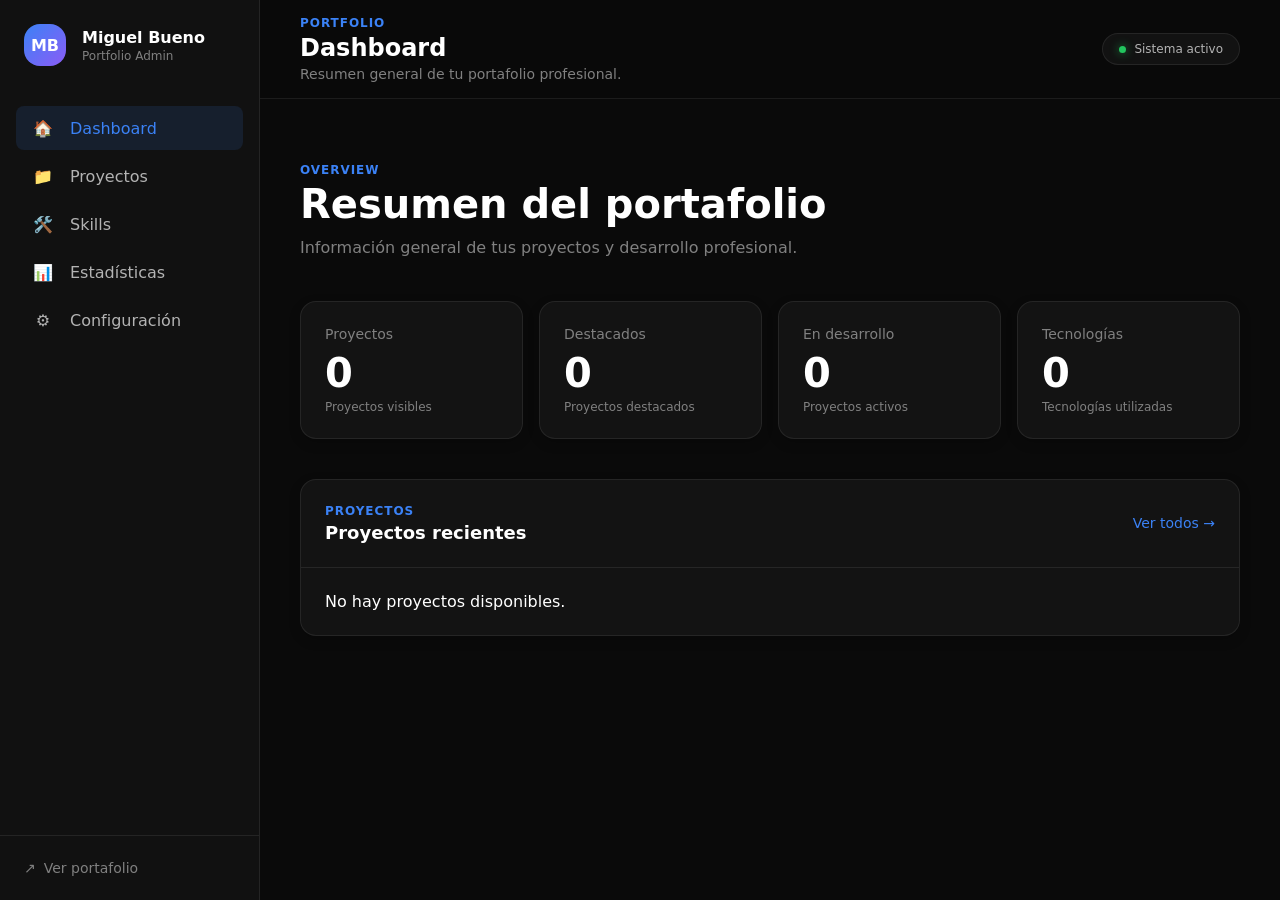
==== dashboard/index.html @ 8f7ff743 "feat: Creacion del dashboard para administracion del portafolio" ====
<!DOCTYPE html>
<html lang="es">

<head>
    <meta charset="UTF-8">

    <meta name="viewport" content="width=device-width, initial-scale=1.0">

    <meta name="description" content="Dashboard del portafolio profesional de Miguel Bueno.">

    <title>Dashboard | Miguel Bueno</title>

    <!-- Variables globales del portafolio -->
    <link rel="stylesheet" href="../../styles/base/variables.css">

    <!-- Estilos del Dashboard -->
    <link rel="stylesheet" href="./css/dashboard.css">
</head>

<body>

    <div class="dashboard">

        <!-- ==============================
                SIDEBAR
        ============================== -->

        <aside class="dashboard-sidebar" id="dashboardSidebar">

            <div class="dashboard-brand">

                <div class="dashboard-brand-mark">
                    MB
                </div>

                <div class="dashboard-brand-info">
                    <strong>Miguel Bueno</strong>
                    <span>Portfolio Admin</span>
                </div>

            </div>


            <nav class="dashboard-nav" aria-label="Navegación del dashboard">

                <a href="#dashboard" class="dashboard-nav-item active" data-section="dashboard">
                    <span class="dashboard-nav-icon" aria-hidden="true">
                        🏠
                    </span>

                    <span>Dashboard</span>
                </a>


                <a href="#projects" class="dashboard-nav-item" data-section="projects">
                    <span class="dashboard-nav-icon" aria-hidden="true">
                        📁
                    </span>

                    <span>Proyectos</span>
                </a>


                <a href="#skills" class="dashboard-nav-item" data-section="skills">
                    <span class="dashboard-nav-icon" aria-hidden="true">
                        🛠️
                    </span>

                    <span>Skills</span>
                </a>


                <a href="#analytics" class="dashboard-nav-item" data-section="analytics">
                    <span class="dashboard-nav-icon" aria-hidden="true">
                        📊
                    </span>

                    <span>Estadísticas</span>
                </a>


                <a href="#settings" class="dashboard-nav-item" data-section="settings">
                    <span class="dashboard-nav-icon" aria-hidden="true">
                        ⚙️
                    </span>

                    <span>Configuración</span>
                </a>

            </nav>


            <div class="dashboard-sidebar-footer">

                <a href="../index.html" class="dashboard-back-link">
                    <span aria-hidden="true">↗</span>
                    Ver portafolio
                </a>

            </div>

        </aside>


        <!-- ==============================
             MAIN
        ============================== -->

        <main class="dashboard-main">

            <!-- HEADER -->

            <header class="dashboard-header">

                <button id="dashboardMenuButton" class="dashboard-menu-button" type="button" aria-label="Abrir menú"
                    aria-controls="dashboardSidebar" aria-expanded="false">
                    ☰
                </button>


                <div class="dashboard-header-content">

                    <div>

                        <span class="dashboard-eyebrow">
                            Portfolio
                        </span>

                        <h1 id="dashboardPageTitle">
                            Dashboard
                        </h1>

                        <p id="dashboardPageDescription">
                            Resumen general de tu portafolio profesional.
                        </p>

                    </div>

                </div>


                <div class="dashboard-header-actions">

                    <span class="dashboard-status" title="Estado del dashboard">
                        <span class="dashboard-status-dot" aria-hidden="true"></span>

                        Sistema activo
                    </span>

                </div>

            </header>


            <!-- CONTENT -->

            <div class="dashboard-content">

                <!-- ==============================
                     OVERVIEW
                ============================== -->

                <section id="dashboard" class="dashboard-section" aria-labelledby="dashboardOverviewTitle">

                    <div class="dashboard-section-header">

                        <div>
                            <span class="dashboard-section-eyebrow">
                                Overview
                            </span>

                            <h2 id="dashboardOverviewTitle">
                                Resumen del portafolio
                            </h2>

                            <p>
                                Información general de tus proyectos y desarrollo profesional.
                            </p>
                        </div>

                    </div>


                    <!-- STATS -->

                    <div id="dashboardStats" class="dashboard-stats">

                        <!-- Las estadísticas serán generadas por JavaScript -->

                    </div>


                    <!-- RECENT PROJECTS -->

                    <section class="dashboard-panel" aria-labelledby="recentProjectsTitle">

                        <div class="dashboard-panel-header">

                            <div>
                                <span class="dashboard-section-eyebrow">
                                    Proyectos
                                </span>

                                <h3 id="recentProjectsTitle">
                                    Proyectos recientes
                                </h3>
                            </div>

                            <a href="#projects" class="dashboard-panel-link">
                                Ver todos →
                            </a>

                        </div>


                        <div id="recentProjects" class="dashboard-project-list">

                            <!-- Proyectos generados por JavaScript -->

                        </div>

                    </section>

                </section>


                <!-- ==============================
                     PROJECTS
                ============================== -->

                <section id="projects" class="dashboard-section" hidden>

                    <div class="dashboard-section-header">

                        <div>
                            <span class="dashboard-section-eyebrow">
                                Management
                            </span>

                            <h2>
                                Proyectos
                            </h2>

                            <p>
                                Gestiona y consulta los proyectos del portafolio.
                            </p>
                        </div>

                    </div>


                    <div id="dashboardProjects" class="dashboard-panel">
                        <!-- Próximamente -->
                    </div>

                </section>


                <!-- ==============================
                     SKILLS
                ============================== -->

                <section id="skills" class="dashboard-section" hidden>

                    <div class="dashboard-section-header">

                        <div>
                            <span class="dashboard-section-eyebrow">
                                Technologies
                            </span>

                            <h2>
                                Skills
                            </h2>

                            <p>
                                Tecnologías y habilidades utilizadas en el portafolio.
                            </p>
                        </div>

                    </div>


                    <div id="dashboardSkills" class="dashboard-panel">
                        <!-- Próximamente -->
                    </div>

                </section>


                <!-- ==============================
                     ANALYTICS
                ============================== -->

                <section id="analytics" class="dashboard-section" hidden>

                    <div class="dashboard-section-header">

                        <div>
                            <span class="dashboard-section-eyebrow">
                                Analytics
                            </span>

                            <h2>
                                Estadísticas
                            </h2>

                            <p>
                                Análisis del contenido y evolución del portafolio.
                            </p>
                        </div>

                    </div>


                    <div id="dashboardAnalytics" class="dashboard-panel">
                        <!-- Próximamente -->
                    </div>

                </section>


                <!-- ==============================
                     SETTINGS
                ============================== -->

                <section id="settings" class="dashboard-section" hidden>

                    <div class="dashboard-section-header">

                        <div>
                            <span class="dashboard-section-eyebrow">
                                System
                            </span>

                            <h2>
                                Configuración
                            </h2>

                            <p>
                                Configuración del dashboard.
                            </p>
                        </div>

                    </div>


                    <div id="dashboardSettings" class="dashboard-panel">
                        <!-- Próximamente -->
                    </div>

                </section>

            </div>

        </main>

    </div>


    <!-- Dashboard JavaScript -->
    <script type="module" src="./js/dashboard.js"></script>

</body>

</html>
---- styles/base/variables.css ----
:root {

  /* ==============================
     COLORS
  ============================== */

  --bg-primary: #0a0a0a;
  --bg-secondary: #111111;
  --bg-tertiary: #151515;
  --bg-card: rgba(255, 255, 255, 0.04);

  --text-primary: #ffffff;
  --text-secondary: #b3b3b3;
  --text-muted: #808080;

  --accent-primary: #3b82f6;
  --accent-secondary: #8b5cf6;

  --border-color:
    rgba(255, 255, 255, 0.08);

  /* ==============================
     GRADIENTS
  ============================== */

  --gradient-primary:
    linear-gradient(135deg,
      #3b82f6,
      #8b5cf6);

  --gradient-card:
    linear-gradient(180deg,
      rgba(255, 255, 255, 0.04),
      rgba(255, 255, 255, 0.02));

  /* ==============================
     SHADOWS
  ============================== */

  --shadow-sm:
    0 4px 12px rgba(0, 0, 0, 0.2);

  --shadow-md:
    0 10px 30px rgba(0, 0, 0, 0.35);

  --shadow-lg:
    0 20px 60px rgba(0, 0, 0, 0.5);

  --shadow-glow:
    0 0 40px rgba(59, 130, 246, 0.5);

  /* ==============================
     BORDER RADIUS
  ============================== */

  --radius-sm: 8px;
  --radius-md: 16px;
  --radius-lg: 24px;
  --radius-xl: 32px;
  --radius-full: 999px;

  /* ==============================
     SPACING
  ============================== */

  --space-xs: 4px;
  --space-sm: 8px;
  --space-md: 16px;
  --space-lg: 24px;
  --space-xl: 40px;
  --space-2xl: 64px;
  --space-3xl: 96px;

  /* ==============================
     TYPOGRAPHY
  ============================== */

  --font-primary:
    ui-sans-serif,
    system-ui,
    -apple-system,
    BlinkMacSystemFont,
    "Segoe UI",
    Roboto,
    Helvetica,
    Arial,
    sans-serif;

  --fs-xs: 0.75rem;
  --fs-sm: 0.875rem;
  --fs-md: 1rem;
  --fs-lg: 1.125rem;
  --fs-xl: 1.5rem;
  --fs-2xl: 2.5rem;
  --fs-3xl: 4rem;

  /* ==============================
     TRANSITIONS
  ============================== */

  --transition-fast:
    0.2s ease;

  --transition-base:
    0.3s ease;

  --transition-slow:
    0.5s ease;

  /* ==============================
     CONTAINER
  ============================== */

  --container-width: 1120px;
}
---- dashboard/css/dashboard.css ----
/* =========================================
   DASHBOARD
========================================= */

/* Aplica box-sizing de borde a todos los elementos para facilitar el control de dimensiones. */
* {
    box-sizing: border-box;
}

/* Permite un desplazamiento suave al navegar entre secciones. */
html {
    scroll-behavior: smooth;
}

/* Configuración base del documento para el dashboard. */
body {
    margin: 0;
    min-height: 100vh;
    font-family: var(--font-primary);
    background: var(--bg-primary);
    color: var(--text-primary);
}


/* =========================================
   LAYOUT
========================================= */

/* Contenedor principal que organiza el sidebar y el contenido del dashboard. */
.dashboard {
    display: flex;
    min-height: 100vh;
}


/* =========================================
   SIDEBAR
========================================= */

/* Barra lateral fija que contiene la navegación del dashboard. */
.dashboard-sidebar {
    position: fixed;
    inset: 0 auto 0 0;
    width: 260px;
    display: flex;
    flex-direction: column;
    background: var(--bg-secondary);
    border-right: 1px solid var(--border-color);
    z-index: 100;
}


/* BRAND */

/* Contenedor de la identidad visual del dashboard. */
.dashboard-brand {
    display: flex;
    align-items: center;
    gap: var(--space-md);
    padding: var(--space-lg);
}

/* Elemento visual que representa la marca del dashboard. */
.dashboard-brand-mark {
    width: 42px;
    height: 42px;
    display: grid;
    place-items: center;
    border-radius: var(--radius-md);
    background: var(--gradient-primary);
    color: var(--text-primary);
    font-weight: 800;
}

/* Contenedor de la información textual de la marca. */
.dashboard-brand-info {
    display: flex;
    flex-direction: column;
    gap: 2px;
}

/* Nombre principal mostrado dentro de la marca. */
.dashboard-brand-info strong {
    font-size: var(--fs-md);
}

/* Texto secundario mostrado debajo del nombre de la marca. */
.dashboard-brand-info span {
    color: var(--text-muted);
    font-size: var(--fs-xs);
}


/* NAVIGATION */

/* Contenedor vertical de los enlaces de navegación. */
.dashboard-nav {
    display: flex;
    flex-direction: column;
    gap: var(--space-xs);
    padding: var(--space-md);
}

/* Estilo base de cada elemento de navegación del dashboard. */
.dashboard-nav-item {
    display: flex;
    align-items: center;
    gap: var(--space-md);
    min-height: 44px;
    padding: 0 var(--space-md);
    border-radius: var(--radius-sm);
    color: var(--text-secondary);
    text-decoration: none;
    transition:
        background var(--transition-fast),
        color var(--transition-fast);
}

/* Resalta un enlace de navegación cuando el cursor pasa sobre él. */
.dashboard-nav-item:hover {
    background: var(--bg-card);
    color: var(--text-primary);
}

/* Estilo del elemento de navegación actualmente activo. */
.dashboard-nav-item.active {
    background: rgba(59, 130, 246, 0.12);
    color: var(--accent-primary);
}

/* Define el tamaño y alineación del icono de navegación. */
.dashboard-nav-icon {
    width: 22px;
    text-align: center;
    font-size: 1rem;
}


/* SIDEBAR FOOTER */

/* Pie de la barra lateral con contenido secundario. */
.dashboard-sidebar-footer {
    margin-top: auto;
    padding: var(--space-lg);
    border-top: 1px solid var(--border-color);
}

/* Enlace utilizado para regresar desde el dashboard. */
.dashboard-back-link {
    display: flex;
    align-items: center;
    gap: var(--space-sm);
    color: var(--text-muted);
    font-size: var(--fs-sm);
    text-decoration: none;
    transition: color var(--transition-fast);
}

/* Cambia el color del enlace de regreso al pasar el cursor. */
.dashboard-back-link:hover {
    color: var(--accent-primary);
}


/* =========================================
   MAIN
========================================= */

/* Área principal que ocupa el espacio restante junto al sidebar. */
.dashboard-main {
    width: calc(100% - 260px);
    margin-left: 260px;
    min-height: 100vh;
}


/* =========================================
   HEADER
========================================= */

/* Encabezado superior fijo durante el desplazamiento del contenido. */
.dashboard-header {
    position: sticky;
    top: 0;
    min-height: 88px;
    display: flex;
    align-items: center;
    gap: var(--space-lg);
    padding:
        var(--space-md) var(--space-xl);
    background: rgba(10, 10, 10, 0.88);
    backdrop-filter: blur(16px);
    border-bottom: 1px solid var(--border-color);
    z-index: 50;
}

/* Contenedor flexible para la información principal del encabezado. */
.dashboard-header-content {
    flex: 1;
}

/* Texto pequeño utilizado como identificador de contexto de la sección. */
.dashboard-eyebrow,
.dashboard-section-eyebrow {
    display: block;
    margin-bottom: var(--space-xs);
    color: var(--accent-primary);
    font-size: var(--fs-xs);
    font-weight: 700;
    letter-spacing: 0.08em;
    text-transform: uppercase;
}

/* Título principal del encabezado del dashboard. */
.dashboard-header h1 {
    margin: 0;
    font-size: var(--fs-xl);
}

/* Descripción secundaria del encabezado. */
.dashboard-header p {
    margin: var(--space-xs) 0 0;
    color: var(--text-muted);
    font-size: var(--fs-sm);
}


/* STATUS */

/* Contenedor de las acciones y estado del encabezado. */
.dashboard-header-actions {
    display: flex;
    align-items: center;
}

/* Indicador visual del estado actual del dashboard. */
.dashboard-status {
    display: inline-flex;
    align-items: center;
    gap: var(--space-sm);
    padding:
        var(--space-sm) var(--space-md);
    border: 1px solid var(--border-color);
    border-radius: var(--radius-full);
    background: var(--bg-card);
    color: var(--text-secondary);
    font-size: var(--fs-xs);
}

/* Punto visual que representa el estado activo. */
.dashboard-status-dot {
    width: 7px;
    height: 7px;
    border-radius: 50%;
    background: #22c55e;
    box-shadow:
        0 0 10px rgba(34, 197, 94, 0.7);
}


/* MOBILE MENU BUTTON */

/* Botón utilizado para abrir la navegación en dispositivos móviles. */
.dashboard-menu-button {
    display: none;
    width: 42px;
    height: 42px;
    border: 1px solid var(--border-color);
    border-radius: var(--radius-sm);
    background: var(--bg-card);
    color: var(--text-primary);
    cursor: pointer;
}


/* =========================================
   CONTENT
========================================= */

/* Contenedor principal del contenido del dashboard. */
.dashboard-content {
    width: min(100%,
            var(--container-width));
    margin: 0 auto;
    padding:
        var(--space-2xl) var(--space-xl);
}

/* Sección individual del dashboard con animación de entrada. */
.dashboard-section {
    animation: dashboardFadeIn 0.35s ease;
}

/* Encabezado interno de cada sección del dashboard. */
.dashboard-section-header {
    margin-bottom: var(--space-xl);
}

/* Título de cada sección interna. */
.dashboard-section-header h2 {
    margin: 0;
    font-size: var(--fs-2xl);
}

/* Descripción de cada sección interna. */
.dashboard-section-header p {
    margin:
        var(--space-sm) 0 0;
    max-width: 650px;
    color: var(--text-muted);
    line-height: 1.6;
}


/* =========================================
   STATS
========================================= */

/* Cuadrícula que contiene las estadísticas principales. */
.dashboard-stats {
    display: grid;
    grid-template-columns:
        repeat(4, minmax(0, 1fr));
    gap: var(--space-md);
    margin-bottom: var(--space-xl);
}

/* Tarjeta individual de una estadística. */
.dashboard-stat {
    padding: var(--space-lg);
    border: 1px solid var(--border-color);
    border-radius: var(--radius-md);
    background: var(--bg-card);
    box-shadow: var(--shadow-sm);
    transition:
        transform var(--transition-fast),
        border-color var(--transition-fast);
}

/* Eleva y resalta una estadística al pasar el cursor. */
.dashboard-stat:hover {
    transform: translateY(-3px);
    border-color:
        rgba(59, 130, 246, 0.3);
}

/* Etiqueta descriptiva de una estadística. */
.dashboard-stat-label {
    display: block;
    margin-bottom: var(--space-sm);
    color: var(--text-muted);
    font-size: var(--fs-sm);
}

/* Valor principal mostrado en una estadística. */
.dashboard-stat-value {
    display: block;
    font-size: var(--fs-2xl);
    font-weight: 800;
}

/* Descripción adicional asociada a una estadística. */
.dashboard-stat-description {
    display: block;
    margin-top: var(--space-xs);
    color: var(--text-muted);
    font-size: var(--fs-xs);
}


/* =========================================
   PANELS
========================================= */

/* Panel general utilizado para agrupar contenido del dashboard. */
.dashboard-panel {
    border: 1px solid var(--border-color);
    border-radius: var(--radius-md);
    background: var(--bg-card);
    box-shadow: var(--shadow-sm);
    overflow: hidden;
}

/* Encabezado de cada panel del dashboard. */
.dashboard-panel-header {
    display: flex;
    align-items: center;
    justify-content: space-between;
    gap: var(--space-md);
    padding: var(--space-lg);
    border-bottom: 1px solid var(--border-color);
}

/* Título del panel. */
.dashboard-panel-header h3 {
    margin: 0;
    font-size: var(--fs-lg);
}

/* Enlace secundario utilizado dentro del encabezado de un panel. */
.dashboard-panel-link {
    color: var(--accent-primary);
    font-size: var(--fs-sm);
    text-decoration: none;
    transition: color var(--transition-fast);
}

/* Cambia el color del enlace del panel al pasar el cursor. */
.dashboard-panel-link:hover {
    color: var(--accent-secondary);
}


/* =========================================
   PROJECT LIST
========================================= */

/* Contenedor vertical de la lista de proyectos. */
.dashboard-project-list {
    display: flex;
    flex-direction: column;
}

/* Elemento individual dentro de la lista de proyectos. */
.dashboard-project-item {
    display: flex;
    align-items: center;
    gap: var(--space-md);
    padding: var(--space-lg);
    border-bottom: 1px solid var(--border-color);
}

/* Elimina el borde inferior del último proyecto de la lista. */
.dashboard-project-item:last-child {
    border-bottom: 0;
}

/* Imagen o miniatura asociada a un proyecto. */
.dashboard-project-image {
    width: 52px;
    height: 52px;
    flex-shrink: 0;
    border-radius: var(--radius-sm);
    object-fit: cover;
    background: var(--bg-tertiary);
}

/* Contenedor flexible de la información del proyecto. */
.dashboard-project-info {
    min-width: 0;
    flex: 1;
}

/* Título del proyecto mostrado dentro de la lista. */
.dashboard-project-title {
    margin: 0;
    font-size: var(--fs-md);
}

/* Metadatos secundarios del proyecto. */
.dashboard-project-meta {
    display: flex;
    flex-wrap: wrap;
    gap: var(--space-sm);
    margin-top: var(--space-xs);
    color: var(--text-muted);
    font-size: var(--fs-xs);
}

/* Indicador visual del estado del proyecto. */
.dashboard-project-status {
    padding:
        var(--space-xs) var(--space-sm);
    border-radius: var(--radius-full);
    background: rgba(59, 130, 246, 0.1);
    color: var(--accent-primary);
    font-size: var(--fs-xs);
}


/* =========================================
   ANIMATION
========================================= */

/* Animación utilizada para mostrar las secciones del dashboard. */
@keyframes dashboardFadeIn {
    from {
        opacity: 0;
        transform: translateY(8px);
    }

    to {
        opacity: 1;
        transform: translateY(0);
    }
}


/* =========================================
   RESPONSIVE
========================================= */

/* Ajustes para tabletas y pantallas medianas. */
@media (max-width: 900px) {

    /* Oculta el sidebar fuera de la pantalla en dispositivos pequeños. */
    .dashboard-sidebar {
        transform: translateX(-100%);
        transition:
            transform var(--transition-base);
    }

    /* Muestra el sidebar cuando recibe la clase open. */
    .dashboard-sidebar.open {
        transform: translateX(0);
    }

    /* El contenido principal ocupa todo el ancho disponible. */
    .dashboard-main {
        width: 100%;
        margin-left: 0;
    }

    /* Hace visible el botón de menú móvil. */
    .dashboard-menu-button {
        display: grid;
        place-items: center;
    }

    /* Reduce la cuadrícula de estadísticas a dos columnas. */
    .dashboard-stats {
        grid-template-columns:
            repeat(2, minmax(0, 1fr));
    }
}


/* Ajustes adicionales para dispositivos móviles pequeños. */
@media (max-width: 600px) {

    /* Reduce el padding horizontal del encabezado. */
    .dashboard-header {
        padding:
            var(--space-md);
    }

    /* Oculta las acciones secundarias del encabezado. */
    .dashboard-header-actions {
        display: none;
    }

    /* Reduce el espacio interno del contenido principal. */
    .dashboard-content {
        padding:
            var(--space-xl) var(--space-md);
    }

    /* Reduce el tamaño del título de las secciones. */
    .dashboard-section-header h2 {
        font-size: var(--fs-xl);
    }

    /* Coloca las estadísticas en una sola columna. */
    .dashboard-stats {
        grid-template-columns: 1fr;
    }

    /* Alinea los elementos de los proyectos desde la parte superior. */
    .dashboard-project-item {
        align-items: flex-start;
    }
}
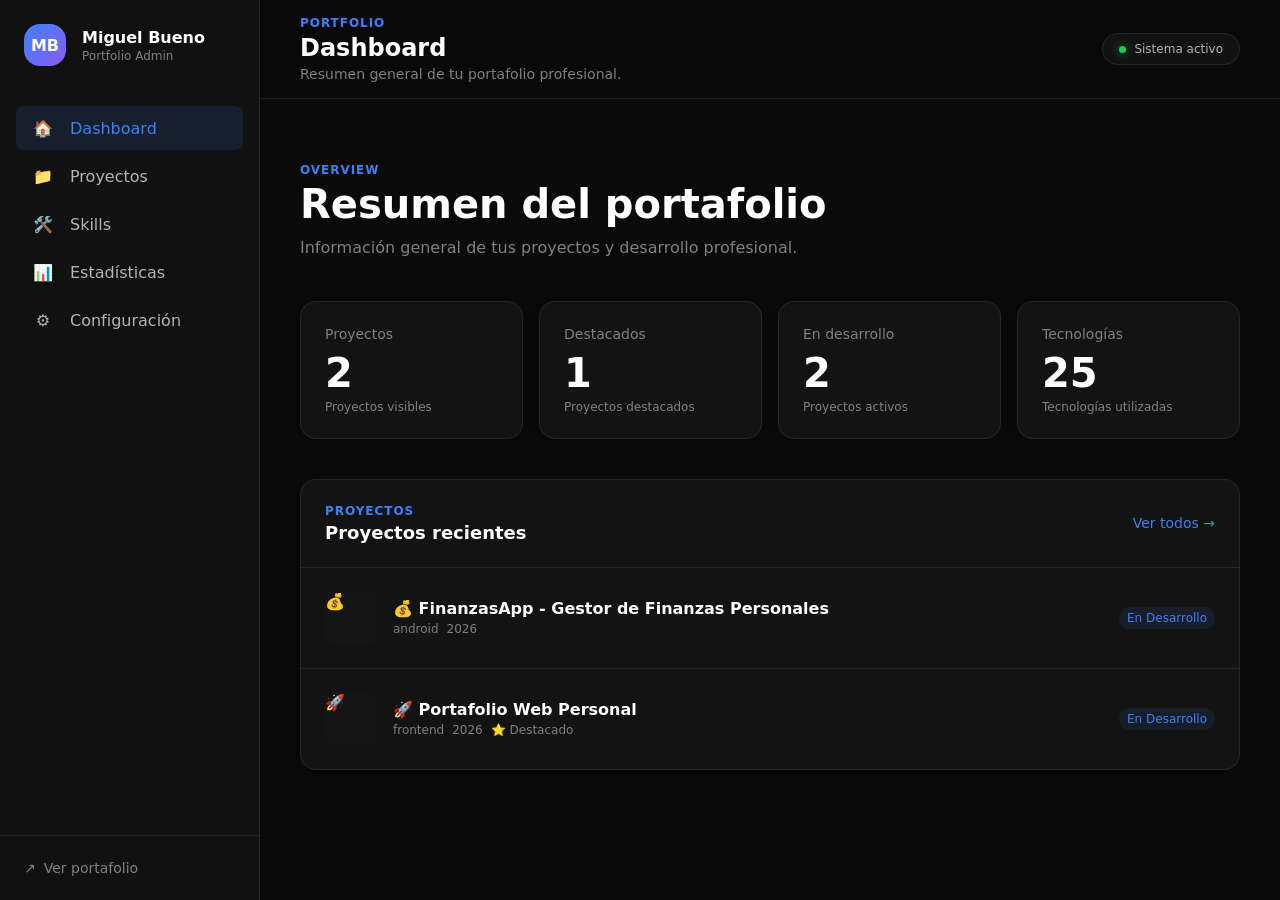
==== commit ed98a23b: "style: actualizacion de de ruta css" ====
--- a/dashboard/index.html
+++ b/dashboard/index.html
@@ -11,7 +11,7 @@
     <title>Dashboard | Miguel Bueno</title>
 
     <!-- Variables globales del portafolio -->
-    <link rel="stylesheet" href="../../styles/base/variables.css">
+    <link rel="stylesheet" href="../styles/base/variables.css">
 
     <!-- Estilos del Dashboard -->
     <link rel="stylesheet" href="./css/dashboard.css">
--- a/styles/base/variables.css
+++ b/styles/base/variables.css
@@ -1,21 +1,30 @@
+/* ==============================
+   VARIABLES GLOBALES
+============================== */
 :root {
 
   /* ==============================
      COLORS
   ============================== */
 
+  /* Colores principales del fondo */
   --bg-primary: #0a0a0a;
   --bg-secondary: #111111;
   --bg-tertiary: #151515;
+
+  /* Fondo semitransparente para tarjetas */
   --bg-card: rgba(255, 255, 255, 0.04);
 
+  /* Colores principales del texto */
   --text-primary: #ffffff;
   --text-secondary: #b3b3b3;
   --text-muted: #808080;
 
+  /* Colores de acento utilizados en elementos destacados */
   --accent-primary: #3b82f6;
   --accent-secondary: #8b5cf6;
 
+  /* Color estándar para bordes */
   --border-color:
     rgba(255, 255, 255, 0.08);
 
@@ -23,11 +32,13 @@
      GRADIENTS
   ============================== */
 
+  /* Gradiente principal del sitio */
   --gradient-primary:
     linear-gradient(135deg,
       #3b82f6,
       #8b5cf6);
 
+  /* Gradiente utilizado principalmente en tarjetas */
   --gradient-card:
     linear-gradient(180deg,
       rgba(255, 255, 255, 0.04),
@@ -37,15 +48,19 @@
      SHADOWS
   ============================== */
 
+  /* Sombra pequeña */
   --shadow-sm:
     0 4px 12px rgba(0, 0, 0, 0.2);
 
+  /* Sombra mediana */
   --shadow-md:
     0 10px 30px rgba(0, 0, 0, 0.35);
 
+  /* Sombra grande */
   --shadow-lg:
     0 20px 60px rgba(0, 0, 0, 0.5);
 
+  /* Efecto de resplandor azul */
   --shadow-glow:
     0 0 40px rgba(59, 130, 246, 0.5);
 
@@ -53,16 +68,20 @@
      BORDER RADIUS
   ============================== */
 
+  /* Radios de borde para diferentes tamaños */
   --radius-sm: 8px;
   --radius-md: 16px;
   --radius-lg: 24px;
   --radius-xl: 32px;
+
+  /* Radio completamente circular */
   --radius-full: 999px;
 
   /* ==============================
      SPACING
   ============================== */
 
+  /* Escala de espaciado reutilizable */
   --space-xs: 4px;
   --space-sm: 8px;
   --space-md: 16px;
@@ -75,6 +94,7 @@
      TYPOGRAPHY
   ============================== */
 
+  /* Familia tipográfica principal */
   --font-primary:
     ui-sans-serif,
     system-ui,
@@ -86,6 +106,7 @@
     Arial,
     sans-serif;
 
+  /* Escala de tamaños de fuente */
   --fs-xs: 0.75rem;
   --fs-sm: 0.875rem;
   --fs-md: 1rem;
@@ -98,6 +119,7 @@
      TRANSITIONS
   ============================== */
 
+  /* Velocidades de transición reutilizables */
   --transition-fast:
     0.2s ease;
 
@@ -111,5 +133,7 @@
      CONTAINER
   ============================== */
 
+  /* Ancho máximo principal del contenido */
   --container-width: 1120px;
+
 }
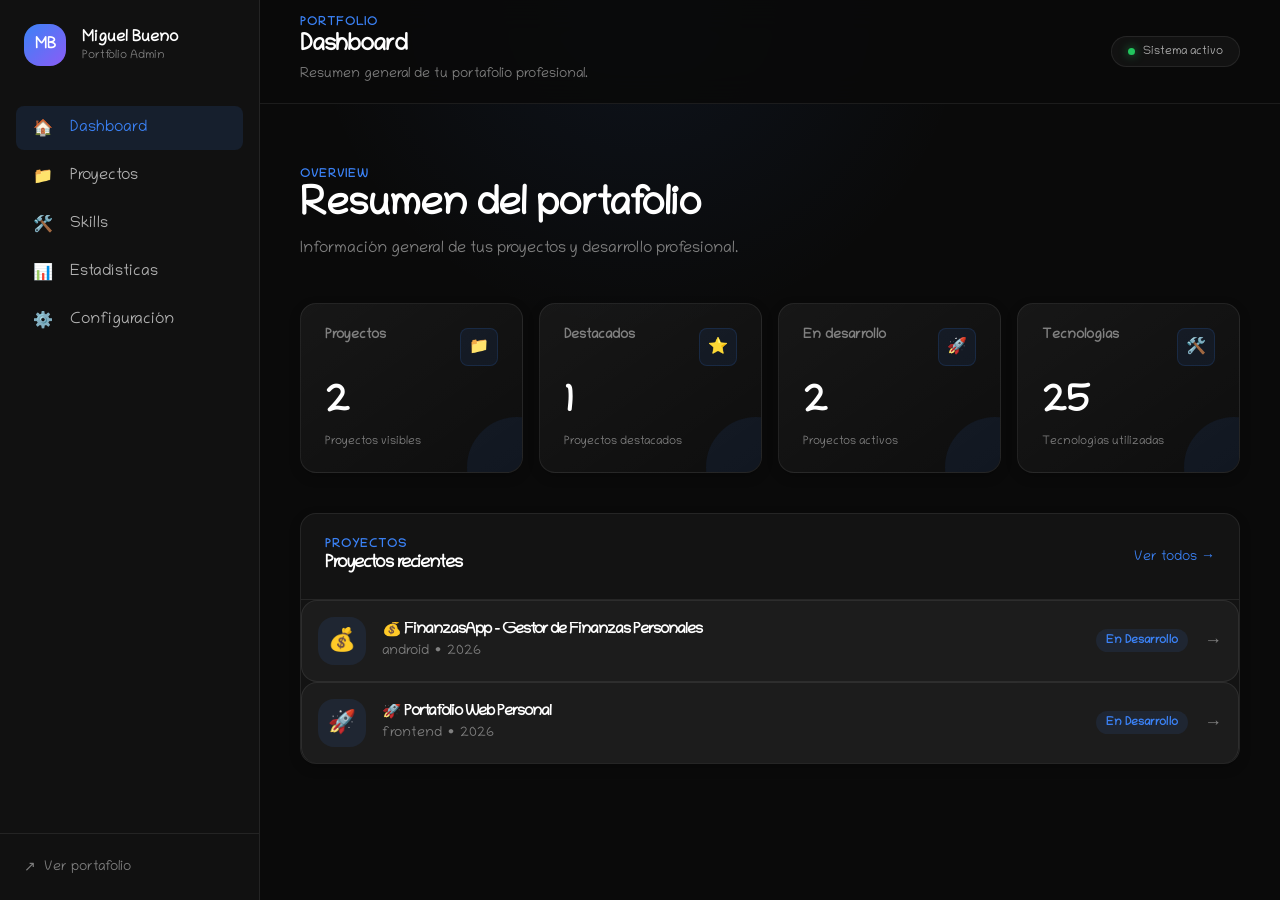
==== commit 5a0e0bcf: "fix: corregir modal y carrusel en dashboard" ====
--- a/dashboard/index.html
+++ b/dashboard/index.html
@@ -15,6 +15,8 @@
 
     <!-- Estilos del Dashboard -->
     <link rel="stylesheet" href="./css/dashboard.css">
+
+    <link rel="stylesheet" href="../styles/app.css">
 </head>
 
 <body>
--- a/dashboard/css/dashboard.css
+++ b/dashboard/css/dashboard.css
@@ -316,56 +316,194 @@
    STATS
 ========================================= */
 
-/* Cuadrícula que contiene las estadísticas principales. */
+/* =========================================
+   STATS
+========================================= */
+
+/* Contenedor principal de las estadísticas */
 .dashboard-stats {
     display: grid;
+
+    /* Distribuye las estadísticas en cuatro columnas */
     grid-template-columns:
         repeat(4, minmax(0, 1fr));
+
+    /* Espacio entre las tarjetas */
     gap: var(--space-md);
+
+    /* Separación respecto al contenido inferior */
     margin-bottom: var(--space-xl);
 }
 
-/* Tarjeta individual de una estadística. */
+
+/* Tarjeta individual de estadística */
 .dashboard-stat {
+    position: relative;
+
+    /* Altura mínima para mantener uniformidad */
+    min-height: 170px;
+
+    display: flex;
+    flex-direction: column;
+
+    /* Distribuye el contenido verticalmente */
+    justify-content: space-between;
+
+    /* Espaciado interno de la tarjeta */
     padding: var(--space-lg);
+
+    /* Borde de la tarjeta */
     border: 1px solid var(--border-color);
+
+    /* Redondeado de las esquinas */
     border-radius: var(--radius-md);
-    background: var(--bg-card);
+
+    /* Fondo con degradado sutil */
+    background:
+        linear-gradient(145deg,
+            rgba(255, 255, 255, 0.055),
+            rgba(255, 255, 255, 0.018));
+
+    /* Sombra base de la tarjeta */
     box-shadow: var(--shadow-sm);
+
+    /* Oculta el contenido que sobresale */
+    overflow: hidden;
+
+    /* Transiciones para los estados interactivos */
     transition:
         transform var(--transition-fast),
-        border-color var(--transition-fast);
-}
-
-/* Eleva y resalta una estadística al pasar el cursor. */
+        border-color var(--transition-fast),
+        box-shadow var(--transition-fast);
+}
+
+
+/* Elemento decorativo circular de la tarjeta */
+.dashboard-stat::after {
+    content: "";
+
+    position: absolute;
+
+    /* Tamaño del elemento decorativo */
+    width: 100px;
+    height: 100px;
+
+    /* Posición parcialmente fuera de la tarjeta */
+    right: -45px;
+    bottom: -45px;
+
+    /* Forma circular */
+    border-radius: 50%;
+
+    /* Resplandor azul sutil */
+    background:
+        rgba(59, 130, 246, 0.08);
+
+    /* Evita interferir con los clics */
+    pointer-events: none;
+}
+
+
+/* Efecto al pasar el cursor sobre una estadística */
 .dashboard-stat:hover {
-    transform: translateY(-3px);
+    /* Eleva ligeramente la tarjeta */
+    transform: translateY(-4px);
+
+    /* Resalta el borde */
     border-color:
         rgba(59, 130, 246, 0.3);
-}
-
-/* Etiqueta descriptiva de una estadística. */
+
+    /* Aumenta la profundidad de la sombra */
+    box-shadow:
+        var(--shadow-md);
+}
+
+
+/* Contenedor superior de cada estadística */
+.dashboard-stat-top {
+    display: flex;
+
+    /* Alinea los elementos desde la parte superior */
+    align-items: flex-start;
+
+    /* Separa el texto del icono */
+    justify-content: space-between;
+
+    gap: var(--space-md);
+}
+
+
+/* Etiqueta de la estadística */
 .dashboard-stat-label {
-    display: block;
-    margin-bottom: var(--space-sm);
+    /* Utiliza el color de texto secundario */
     color: var(--text-muted);
+
     font-size: var(--fs-sm);
-}
-
-/* Valor principal mostrado en una estadística. */
+
+    /* Da mayor énfasis a la etiqueta */
+    font-weight: 600;
+}
+
+
+/* Icono de la estadística */
+.dashboard-stat-icon {
+    width: 38px;
+    height: 38px;
+
+    display: grid;
+
+    /* Centra el icono horizontal y verticalmente */
+    place-items: center;
+
+    /* Evita que el icono se reduzca */
+    flex-shrink: 0;
+
+    /* Borde sutil de color azul */
+    border: 1px solid rgba(59, 130, 246, 0.15);
+
+    border-radius: var(--radius-sm);
+
+    /* Fondo azul translúcido */
+    background:
+        rgba(59, 130, 246, 0.08);
+
+    font-size: 1rem;
+}
+
+
+/* Valor numérico principal de la estadística */
 .dashboard-stat-value {
     display: block;
-    font-size: var(--fs-2xl);
+
+    /* Separación respecto al contenido superior */
+    margin-top: var(--space-md);
+
+    font-size: 2.4rem;
+
+    /* Mantiene el valor compacto verticalmente */
+    line-height: 1;
+
+    /* Destaca visualmente el número */
     font-weight: 800;
-}
-
-/* Descripción adicional asociada a una estadística. */
+
+    /* Ajusta el espaciado entre caracteres */
+    letter-spacing: -0.03em;
+}
+
+
+/* Descripción secundaria de la estadística */
 .dashboard-stat-description {
     display: block;
-    margin-top: var(--space-xs);
+
+    /* Separación respecto al valor */
+    margin-top: var(--space-sm);
+
+    /* Utiliza un color menos destacado */
     color: var(--text-muted);
+
     font-size: var(--fs-xs);
 }
+
 
 
 /* =========================================
@@ -569,4 +707,226 @@
     .dashboard-project-item {
         align-items: flex-start;
     }
+}
+
+/* ========================================
+   PROYECTOS RECIENTES
+======================================== */
+
+/* Contenedor individual de cada proyecto reciente */
+.dashboard-project-item {
+    display: flex;
+    align-items: center;
+    gap: var(--space-md);
+
+    /* Espaciado interno del elemento */
+    padding: var(--space-md);
+
+    /* Borde y redondeado de la tarjeta */
+    border: 1px solid var(--border-color);
+    border-radius: var(--radius-md);
+
+    /* Fondo semitransparente */
+    background: var(--bg-card);
+
+    /* Transiciones para los efectos interactivos */
+    transition:
+        transform var(--transition-base),
+        border-color var(--transition-base),
+        background var(--transition-base);
+}
+
+/* Efecto visual al pasar el cursor sobre el proyecto */
+.dashboard-project-item:hover {
+    transform: translateY(-2px);
+    border-color: rgba(59, 130, 246, 0.35);
+    background: rgba(255, 255, 255, 0.06);
+}
+
+
+/* ========================================
+   ICONO
+======================================== */
+
+/* Contenedor del icono del proyecto */
+.dashboard-project-icon {
+    display: flex;
+    align-items: center;
+    justify-content: center;
+
+    /* Tamaño fijo del icono */
+    width: 48px;
+    height: 48px;
+
+    /* Evita que el icono se reduzca */
+    flex-shrink: 0;
+
+    border-radius: var(--radius-md);
+
+    /* Fondo azul translúcido */
+    background: rgba(59, 130, 246, 0.1);
+
+    font-size: 1.4rem;
+}
+
+
+/* ========================================
+   INFORMACIÓN
+======================================== */
+
+/* Contenedor de la información del proyecto */
+.dashboard-project-info {
+    /* Permite que el contenido se reduzca
+       correctamente dentro del flex */
+    min-width: 0;
+
+    /* Ocupa el espacio disponible */
+    flex: 1;
+}
+
+/* Título del proyecto */
+.dashboard-project-title {
+    margin: 0 0 4px;
+
+    color: var(--text-primary);
+
+    font-size: var(--fs-md);
+    font-weight: 600;
+
+    /* Evita que el título ocupe varias líneas */
+    white-space: nowrap;
+
+    /* Oculta el contenido que exceda el ancho */
+    overflow: hidden;
+
+    /* Muestra puntos suspensivos cuando el texto
+       es demasiado largo */
+    text-overflow: ellipsis;
+}
+
+/* Información secundaria del proyecto */
+.dashboard-project-meta {
+    display: flex;
+    align-items: center;
+    gap: 6px;
+
+    color: var(--text-muted);
+
+    font-size: var(--fs-sm);
+}
+
+
+/* ========================================
+   ESTADO
+======================================== */
+
+/* Indicador visual del estado del proyecto */
+.dashboard-project-status {
+    /* Espaciado interno de la etiqueta */
+    padding: 5px 10px;
+
+    /* Forma de píldora */
+    border-radius: var(--radius-full);
+
+    /* Fondo azul translúcido */
+    background: rgba(59, 130, 246, 0.1);
+
+    /* Color principal del indicador */
+    color: var(--accent-primary);
+
+    font-size: var(--fs-xs);
+    font-weight: 600;
+
+    /* Mantiene el estado en una sola línea */
+    white-space: nowrap;
+}
+
+.dashboard-empty-state {
+    display: flex;
+    flex-direction: column;
+    align-items: center;
+    justify-content: center;
+
+    min-height: 180px;
+
+    color: var(--text-muted);
+
+    text-align: center;
+}
+
+.dashboard-empty-icon {
+    margin-bottom: var(--space-sm);
+
+    font-size: 2rem;
+}
+
+.dashboard-empty-state p {
+    margin: 0;
+
+    font-size: var(--fs-sm);
+}
+
+@media (max-width: 600px) {
+
+    .dashboard-project-item {
+        align-items: flex-start;
+    }
+
+    .dashboard-project-status {
+        display: none;
+    }
+
+    .dashboard-project-icon {
+        width: 42px;
+        height: 42px;
+    }
+
+    .dashboard-project-title {
+        font-size: var(--fs-sm);
+    }
+
+}
+
+/* ==============================
+   INTERACCIÓN DE PROYECTOS
+============================== */
+
+/* Indica que el proyecto es un elemento interactivo */
+.dashboard-project-item {
+    cursor: pointer;
+}
+
+/* Estilo de enfoque visible para navegación mediante teclado */
+.dashboard-project-item:focus-visible {
+    outline: 2px solid var(--accent-primary);
+
+    /* Separa visualmente el contorno del elemento */
+    outline-offset: 3px;
+}
+
+/* ==============================
+   INDICADOR DE NAVEGACIÓN
+============================== */
+
+/* Agrega una flecha al final de cada proyecto
+   para indicar que es interactivo */
+.dashboard-project-item::after {
+    content: "→";
+
+    /* Color inicial de la flecha */
+    color: var(--text-muted);
+
+    font-size: 1.1rem;
+
+    /* Transición del color y movimiento de la flecha */
+    transition:
+        transform var(--transition-fast),
+        color var(--transition-fast);
+}
+
+/* Cambia el color y desplaza ligeramente la flecha
+   cuando el usuario pasa el cursor */
+.dashboard-project-item:hover::after {
+    color: var(--accent-primary);
+    transform: translateX(3px);
 }
--- a/styles/app.css
+++ b/styles/app.css
@@ -0,0 +1,6938 @@
+/* ===== styles/base/variables.css ===== */
+/* ==============================
+   VARIABLES GLOBALES
+============================== */
+:root {
+
+  /* ==============================
+     COLORS
+  ============================== */
+
+  /* Colores principales del fondo */
+  --bg-primary: #0a0a0a;
+  --bg-secondary: #111111;
+  --bg-tertiary: #151515;
+
+  /* Fondo semitransparente para tarjetas */
+  --bg-card: rgba(255, 255, 255, 0.04);
+
+  /* Colores principales del texto */
+  --text-primary: #ffffff;
+  --text-secondary: #b3b3b3;
+  --text-muted: #808080;
+
+  /* Colores de acento utilizados en elementos destacados */
+  --accent-primary: #3b82f6;
+  --accent-secondary: #8b5cf6;
+
+  /* Color estándar para bordes */
+  --border-color:
+    rgba(255, 255, 255, 0.08);
+
+  /* ==============================
+     GRADIENTS
+  ============================== */
+
+  /* Gradiente principal del sitio */
+  --gradient-primary:
+    linear-gradient(135deg,
+      #3b82f6,
+      #8b5cf6);
+
+  /* Gradiente utilizado principalmente en tarjetas */
+  --gradient-card:
+    linear-gradient(180deg,
+      rgba(255, 255, 255, 0.04),
+      rgba(255, 255, 255, 0.02));
+
+  /* ==============================
+     SHADOWS
+  ============================== */
+
+  /* Sombra pequeña */
+  --shadow-sm:
+    0 4px 12px rgba(0, 0, 0, 0.2);
+
+  /* Sombra mediana */
+  --shadow-md:
+    0 10px 30px rgba(0, 0, 0, 0.35);
+
+  /* Sombra grande */
+  --shadow-lg:
+    0 20px 60px rgba(0, 0, 0, 0.5);
+
+  /* Efecto de resplandor azul */
+  --shadow-glow:
+    0 0 40px rgba(59, 130, 246, 0.5);
+
+  /* ==============================
+     BORDER RADIUS
+  ============================== */
+
+  /* Radios de borde para diferentes tamaños */
+  --radius-sm: 8px;
+  --radius-md: 16px;
+  --radius-lg: 24px;
+  --radius-xl: 32px;
+
+  /* Radio completamente circular */
+  --radius-full: 999px;
+
+  /* ==============================
+     SPACING
+  ============================== */
+
+  /* Escala de espaciado reutilizable */
+  --space-xs: 4px;
+  --space-sm: 8px;
+  --space-md: 16px;
+  --space-lg: 24px;
+  --space-xl: 40px;
+  --space-2xl: 64px;
+  --space-3xl: 96px;
+
+  /* ==============================
+     TYPOGRAPHY
+  ============================== */
+
+  /* Familia tipográfica principal */
+  --font-primary:
+    ui-sans-serif,
+    system-ui,
+    -apple-system,
+    BlinkMacSystemFont,
+    "Segoe UI",
+    Roboto,
+    Helvetica,
+    Arial,
+    sans-serif;
+
+  /* Escala de tamaños de fuente */
+  --fs-xs: 0.75rem;
+  --fs-sm: 0.875rem;
+  --fs-md: 1rem;
+  --fs-lg: 1.125rem;
+  --fs-xl: 1.5rem;
+  --fs-2xl: 2.5rem;
+  --fs-3xl: 4rem;
+
+  /* ==============================
+     TRANSITIONS
+  ============================== */
+
+  /* Velocidades de transición reutilizables */
+  --transition-fast:
+    0.2s ease;
+
+  --transition-base:
+    0.3s ease;
+
+  --transition-slow:
+    0.5s ease;
+
+  /* ==============================
+     CONTAINER
+  ============================== */
+
+  /* Ancho máximo principal del contenido */
+  --container-width: 1120px;
+
+}
+
+/* ===== styles/base/reset.css ===== */
+/*
+ * Fuente personalizada utilizada en todo
+ * el proyecto para mantener una identidad visual consistente.
+ */
+@font-face {
+
+  font-family: 'Chilanka';
+
+  /* Nombre que usarás en CSS */
+  src: url('../assets/fonts/Chilanka-Regular.ttf');
+
+}
+
+/*
+ * Reinicia los márgenes y rellenos predeterminados
+ * y utiliza border-box para facilitar el cálculo
+ * de dimensiones de los elementos.
+ */
+* {
+
+  margin: 0;
+
+  padding: 0;
+
+  box-sizing: border-box;
+
+}
+
+/*
+ * Permite desplazamiento suave entre
+ * las diferentes secciones de la página.
+ */
+html {
+
+  scroll-behavior: smooth;
+
+}
+
+/*
+ * Configuración general del documento.
+ */
+body {
+
+  /* Fuente principal del portafolio */
+  font-family: "Chilanka", sans-serif;
+
+  /* Colores globales definidos mediante variables */
+  background:
+
+    var(--bg-primary);
+
+  color:
+
+    var(--text-primary);
+
+  /* Evita desplazamiento horizontal accidental */
+  overflow-x: hidden;
+
+  /* Garantiza que el body ocupe al menos
+     toda la altura de la ventana */
+  min-height: 100vh;
+
+  /* Mejora la representación del texto */
+  text-rendering: optimizeLegibility;
+
+  /* Suaviza la representación de fuentes en WebKit */
+  -webkit-font-smoothing: antialiased;
+
+}
+
+/*
+ * Configuración general de las imágenes
+ * para evitar que desborden su contenedor.
+ */
+img {
+
+  display: block;
+
+  max-width: 100%;
+
+}
+
+/*
+ * Mantiene la tipografía heredada en
+ * controles de formulario.
+ */
+button,
+
+input,
+
+textarea {
+
+  font: inherit;
+
+}
+
+/*
+ * Elimina el subrayado predeterminado
+ * de los enlaces y hereda el color actual.
+ */
+a {
+
+  text-decoration: none;
+
+  color: inherit;
+
+}
+
+/*
+ * Elimina las viñetas de las listas
+ * para permitir estilos personalizados.
+ */
+ul {
+
+  list-style: none;
+
+}
+
+/* ==========================
+   SCROLL PROGRESS
+========================== */
+
+/*
+ * Barra de progreso fija en la parte superior
+ * que representa cuánto ha avanzado el usuario
+ * dentro de la página.
+ */
+#scroll-progress {
+
+  position: fixed;
+
+  top: 0;
+
+  left: 0;
+
+  width: 0%;
+
+  height: 3px;
+
+  z-index: 9999;
+
+  /*
+   * Gradiente utilizado como fondo
+   * de la barra de progreso.
+   */
+  background: linear-gradient(90deg,
+
+      #6366f1,
+
+      #8b5cf6);
+
+  /*
+   * Añade un brillo alrededor de la barra
+   * para reforzar su visibilidad.
+   */
+  box-shadow:
+
+    0 0 12px rgba(99, 102, 241, .6);
+
+}
+
+/* ==========================
+   BOTÓN ARRIBA
+========================== */
+
+/*
+ * Botón flotante utilizado para regresar
+ * rápidamente a la parte superior de la página.
+ */
+#btn-ir-arriba {
+
+  position: fixed;
+
+  left: 24px;
+
+  bottom: 24px;
+
+  right: auto;
+
+  width: 56px;
+
+  height: 56px;
+
+  border: none;
+
+  border-radius: 50%;
+
+  background: linear-gradient(135deg,
+
+      #6366f1,
+
+      #8b5cf6);
+
+  color: white;
+
+  font-size: 1.4rem;
+
+  font-weight: bold;
+
+  cursor: pointer;
+
+  display: flex;
+
+  align-items: center;
+
+  justify-content: center;
+
+  /*
+   * Inicialmente permanece oculto
+   * hasta que se activa mediante JavaScript.
+   */
+  opacity: 0;
+
+  visibility: hidden;
+
+  /*
+   * Posición inicial utilizada para
+   * la animación de entrada.
+   */
+  transform: translateY(20px);
+
+  transition: all .3s ease;
+
+  box-shadow:
+
+    0 10px 25px rgba(99, 102, 241, .4);
+
+  z-index: 999;
+
+}
+
+/*
+ * Estado visible del botón después
+ * de alcanzar el punto de scroll configurado.
+ */
+#btn-ir-arriba.show {
+
+  opacity: 1;
+
+  visibility: visible;
+
+  transform: translateY(0);
+
+}
+
+/*
+ * Eleva ligeramente el botón al pasar
+ * el cursor sobre él para indicar interacción.
+ */
+#btn-ir-arriba:hover {
+
+  transform: translateY(-4px);
+
+}
+
+/* ===== styles/base/typography.css ===== */
+/*
+ * Configuración general de los encabezados
+ * para mantener una jerarquía visual consistente.
+ */
+h1,
+
+h2,
+
+h3,
+
+h4 {
+
+  /* Altura de línea compacta para títulos */
+  line-height: 1.1;
+
+  /* Peso fuerte para destacar los encabezados */
+  font-weight: 700;
+
+  /* Reduce ligeramente el espaciado entre caracteres */
+  letter-spacing: -1px;
+
+}
+
+/*
+ * Tamaño adaptable del encabezado principal.
+ */
+h1 {
+
+  font-size: clamp(3rem, 8vw, 5rem);
+
+}
+
+/*
+ * Tamaño adaptable para encabezados de segundo nivel.
+ */
+h2 {
+
+  font-size: clamp(2rem, 6vw, 3rem);
+
+}
+
+/*
+ * Tamaño estándar para encabezados de tercer nivel.
+ */
+h3 {
+
+  font-size: 1.5rem;
+
+}
+
+/*
+ * Estilo general para los párrafos.
+ */
+p {
+
+  /* Utiliza el color secundario del tema */
+  color:
+
+    var(--text-secondary);
+
+  /* Mejora la legibilidad de bloques de texto */
+  line-height: 1.7;
+
+  /* Utiliza el tamaño de fuente medio definido
+     en las variables globales */
+  font-size:
+
+    var(--fs-md);
+
+}
+
+/*
+ * Título principal de cada sección.
+ */
+.section-title {
+
+  /* Tamaño adaptable según el ancho disponible */
+  font-size:
+
+    clamp(2rem, 5vw, 3rem);
+
+  /* Espacio inferior respecto al contenido */
+  margin-bottom:
+
+    var(--space-md);
+
+}
+
+/*
+ * Descripción introductoria de las secciones.
+ */
+.section-description {
+
+  /* Limita el ancho para facilitar la lectura */
+  max-width: 650px;
+
+  /* Centra horizontalmente el bloque */
+  margin-inline: auto;
+
+  /* Utiliza el color secundario del texto */
+  color:
+
+    var(--text-secondary);
+
+}
+
+/* ===== styles/Layout/layout.css ===== */
+/* ==============================
+   CONTAINER
+============================== */
+
+/* Limita el ancho del contenido y lo centra horizontalmente */
+.container {
+
+  width:
+    min(var(--container-width), 90%);
+
+  margin-inline: auto;
+
+}
+
+/* ==============================
+   SECTION
+============================== */
+
+/* Define el espaciado vertical estándar de las secciones */
+.section {
+
+  padding-block:
+    var(--space-3xl);
+
+  /* Permite posicionar elementos internos de forma relativa */
+  position: relative;
+
+}
+
+/* ==============================
+   GRID
+============================== */
+
+/* Activa el sistema de cuadrícula CSS */
+.grid {
+
+  display: grid;
+
+}
+
+/* ==============================
+   FLEX
+============================== */
+
+/* Activa el sistema de distribución Flexbox */
+.flex {
+
+  display: flex;
+
+}
+
+/* ===== styles/Layout/grid.css ===== */
+/* ==============================
+   BASE GRID
+============================== */
+
+/* Activa el sistema de cuadrícula CSS */
+.grid {
+
+  display: grid;
+
+}
+
+/* ==============================
+   GRID 2 COLUMNS
+============================== */
+
+/* Crea una cuadrícula de dos columnas */
+.grid-2 {
+
+  display: grid;
+
+  grid-template-columns:
+    repeat(2, 1fr);
+
+  /* Espacio entre las columnas y filas */
+  gap:
+    var(--space-2xl);
+
+}
+
+/* ==============================
+   GRID 3 COLUMNS
+============================== */
+
+/* Crea una cuadrícula de tres columnas */
+.grid-3 {
+
+  display: grid;
+
+  grid-template-columns:
+    repeat(3, 1fr);
+
+  /* Espacio entre los elementos */
+  gap:
+    var(--space-xl);
+
+}
+
+/* ==============================
+   AUTO GRID
+============================== */
+
+/* Crea columnas automáticas según el espacio disponible */
+.grid-auto {
+
+  display: grid;
+
+  grid-template-columns:
+    repeat(auto-fit,
+      minmax(280px, 1fr));
+
+  /* Espaciado entre los elementos */
+  gap:
+    var(--space-xl);
+
+}
+
+/* ==============================
+   AUTO SMALL GRID
+============================== */
+
+/* Variante de grid automático con columnas más pequeñas */
+.grid-auto-sm {
+
+  display: grid;
+
+  grid-template-columns:
+    repeat(auto-fit,
+      minmax(220px, 1fr));
+
+  /* Espaciado entre los elementos */
+  gap:
+    var(--space-lg);
+
+}
+
+/* ==============================
+   GRID CENTER
+============================== */
+
+/* Centra verticalmente los elementos del grid */
+.grid-center {
+
+  align-items: center;
+
+}
+
+/* ==============================
+   GRID GAP UTILITIES
+============================== */
+
+/* Aplica un espacio pequeño entre elementos */
+.gap-sm {
+
+  gap: var(--space-sm);
+
+}
+
+/* Aplica un espacio mediano entre elementos */
+.gap-md {
+
+  gap: var(--space-md);
+
+}
+
+/* Aplica un espacio grande entre elementos */
+.gap-lg {
+
+  gap: var(--space-lg);
+
+}
+
+/* Aplica un espacio extra grande entre elementos */
+.gap-xl {
+
+  gap: var(--space-xl);
+
+}
+
+/* ==============================
+   RESPONSIVE
+============================== */
+
+@media (max-width: 968px) {
+
+  /* En pantallas medianas, las grids
+     de 2 y 3 columnas pasan a una sola */
+  .grid-2,
+  .grid-3 {
+
+    grid-template-columns:
+      1fr;
+
+  }
+
+}
+
+/* ===== styles/animations/keyframes.css ===== */
+/* ==============================
+   FLOATING
+============================== */
+
+/*
+ * Genera un movimiento vertical continuo
+ * para crear un efecto de flotación.
+ */
+@keyframes floating {
+
+  0% {
+
+    transform: translateY(0px);
+
+  }
+
+  50% {
+
+    transform: translateY(-12px);
+
+  }
+
+  100% {
+
+    transform: translateY(0px);
+
+  }
+
+}
+
+/* ==============================
+   FADE UP
+============================== */
+
+/*
+ * Hace aparecer el elemento desde abajo
+ * mientras recupera su posición original.
+ */
+@keyframes fadeUp {
+
+  from {
+
+    opacity: 0;
+
+    transform:
+
+      translateY(40px);
+
+  }
+
+  to {
+
+    opacity: 1;
+
+    transform:
+
+      translateY(0);
+
+  }
+
+}
+
+/* ==============================
+   FADE IN
+============================== */
+
+/*
+ * Hace aparecer gradualmente el elemento
+ * aumentando su opacidad desde 0 hasta 1.
+ */
+@keyframes fadeIn {
+
+  from {
+
+    opacity: 0;
+
+  }
+
+  to {
+
+    opacity: 1;
+
+  }
+
+}
+
+/* ==============================
+   SCALE IN
+============================== */
+
+/*
+ * Hace aparecer el elemento comenzando
+ * ligeramente reducido hasta alcanzar
+ * su tamaño normal.
+ */
+@keyframes scaleIn {
+
+  from {
+
+    opacity: 0;
+
+    transform:
+
+      scale(0.95);
+
+  }
+
+  to {
+
+    opacity: 1;
+
+    transform:
+
+      scale(1);
+
+  }
+
+}
+
+/* ==============================
+   GLOW PULSE
+============================== */
+
+/*
+ * Genera una pulsación continua del brillo
+ * alrededor del elemento mediante box-shadow.
+ */
+@keyframes glowPulse {
+
+  0% {
+
+    box-shadow:
+
+      0 0 20px rgba(59, 130, 246, 0.2);
+
+  }
+
+  50% {
+
+    box-shadow:
+
+      0 0 50px rgba(59, 130, 246, 0.35);
+
+  }
+
+  100% {
+
+    box-shadow:
+
+      0 0 20px rgba(59, 130, 246, 0.2);
+
+  }
+
+}
+
+/* ===== styles/animations/animations.css ===== */
+/* ==============================
+   TRANSITIONS
+============================== */
+
+/*
+ * Aplica la transición base a los elementos
+ * que utilicen la clase animate.
+ */
+.animate {
+
+  transition:
+
+    var(--transition-base);
+
+}
+
+/* ==============================
+   HOVER LIFT
+============================== */
+
+/*
+ * Eleva ligeramente el elemento cuando
+ * el cursor pasa sobre él.
+ */
+.hover-lift:hover {
+
+  transform:
+
+    translateY(-8px);
+
+}
+
+/* ==============================
+   HOVER SCALE
+============================== */
+
+/*
+ * Aumenta ligeramente el tamaño del elemento
+ * durante la interacción hover.
+ */
+.hover-scale:hover {
+
+  transform:
+
+    scale(1.03);
+
+}
+
+/* ==============================
+   HOVER GLOW
+============================== */
+
+/*
+ * Aplica el efecto de brillo definido
+ * en la variable global de sombra.
+ */
+.hover-glow:hover {
+
+  box-shadow:
+
+    var(--shadow-glow);
+
+}
+
+/* ==============================
+   FLOATING
+============================== */
+
+/*
+ * Aplica una animación de movimiento vertical
+ * continuo para generar un efecto flotante.
+ */
+.floating {
+
+  animation:
+
+    floating 5s ease-in-out infinite;
+
+}
+
+/* ==============================
+   FADE UP
+============================== */
+
+/*
+ * Hace aparecer el elemento mientras
+ * se desplaza hacia arriba.
+ */
+.fade-up {
+
+  animation:
+
+    fadeUp 1s ease forwards;
+
+}
+
+/* ==============================
+   FADE IN
+============================== */
+
+/*
+ * Hace aparecer gradualmente el elemento
+ * modificando únicamente su opacidad.
+ */
+.fade-in {
+
+  animation:
+
+    fadeIn 1s ease forwards;
+
+}
+
+/* ==============================
+   SCALE IN
+============================== */
+
+/*
+ * Hace aparecer el elemento comenzando
+ * ligeramente reducido y aumentando a su tamaño normal.
+ */
+.scale-in {
+
+  animation:
+
+    scaleIn 0.8s ease forwards;
+
+}
+
+/* ==============================
+   GLOW PULSE
+============================== */
+
+/*
+ * Aplica una animación de brillo pulsante
+ * de forma continua.
+ */
+.glow-pulse {
+
+  animation:
+
+    glowPulse 3s infinite;
+
+}
+
+/* ==============================
+   STAGGER DELAYS
+============================== */
+
+/*
+ * Retrasos progresivos para crear
+ * animaciones escalonadas entre elementos.
+ */
+.delay-1 {
+
+  animation-delay: 0.1s;
+
+}
+
+.delay-2 {
+
+  animation-delay: 0.2s;
+
+}
+
+.delay-3 {
+
+  animation-delay: 0.3s;
+
+}
+
+.delay-4 {
+
+  animation-delay: 0.4s;
+
+}
+
+/* ==============================
+   SCROLL REVEAL
+============================== */
+
+/*
+ * Estado inicial de los elementos que
+ * aparecen mediante animaciones de scroll.
+ *
+ * Se ocultan y se prepara su transformación
+ * antes de entrar en el viewport.
+ */
+.reveal,
+.reveal-up,
+.reveal-left,
+.reveal-right,
+.reveal-zoom {
+
+  opacity: 0;
+
+  transition: opacity 0.75s ease, transform 0.75s ease;
+
+  will-change: opacity, transform;
+
+}
+
+/*
+ * Posición inicial para las animaciones
+ * que aparecen desde abajo.
+ */
+.reveal,
+.reveal-up {
+
+  transform: translateY(36px);
+
+}
+
+/*
+ * Posición inicial para la animación
+ * que aparece desde la izquierda.
+ */
+.reveal-left {
+
+  transform: translateX(-36px);
+
+}
+
+/*
+ * Posición inicial para la animación
+ * que aparece desde la derecha.
+ */
+.reveal-right {
+
+  transform: translateX(36px);
+
+}
+
+/*
+ * Estado inicial para la animación
+ * que aparece mediante un ligero zoom.
+ */
+.reveal-zoom {
+
+  transform: scale(0.96);
+
+}
+
+/*
+ * Estado activo aplicado cuando el elemento
+ * entra en el viewport.
+ */
+.reveal.active,
+.reveal-up.active,
+.reveal-left.active,
+.reveal-right.active,
+.reveal-zoom.active {
+
+  opacity: 1;
+
+  transform: translate(0, 0) scale(1);
+
+}
+
+/*
+ * Hero sin animación inicial para evitar zoom al recargar.
+ *
+ * Los elementos dentro del hero permanecen visibles
+ * desde el inicio y no ejecutan la transición de reveal.
+ */
+.hero .reveal,
+.hero .reveal-up,
+.hero .reveal-left,
+.hero .reveal-right,
+.hero .reveal-zoom {
+
+  opacity: 1;
+
+  transform: none;
+
+  transition: none;
+
+}
+
+/*
+ * Reduce o elimina las animaciones cuando
+ * el usuario tiene activada la preferencia
+ * de movimiento reducido en su sistema.
+ */
+@media (prefers-reduced-motion: reduce) {
+
+  .reveal,
+  .reveal-up,
+  .reveal-left,
+  .reveal-right,
+  .reveal-zoom {
+
+    opacity: 1;
+
+    transform: none;
+
+    transition: none;
+
+  }
+
+}
+
+/* ===== styles/Utilities/helpers.css ===== */
+/* ==============================
+   UTILIDADES GENERALES
+============================== */
+
+/* Oculta completamente un elemento */
+.hidden {
+
+  display: none !important;
+
+}
+
+/* ==============================
+   EFECTO GLASS
+============================== */
+
+/* Crea un efecto de vidrio translúcido */
+.glass {
+
+  /* Fondo semitransparente */
+  background:
+    rgba(255, 255, 255, 0.04);
+
+  /* Desenfoque del contenido que queda detrás */
+  backdrop-filter:
+    blur(12px);
+
+  /* Borde sutil para definir el elemento */
+  border:
+    1px solid rgba(255, 255, 255, 0.08);
+
+}
+
+/* ==============================
+   TEXTO CON GRADIENTE
+============================== */
+
+/* Aplica el gradiente principal al texto */
+.gradient-text {
+
+  background:
+    var(--gradient-primary);
+
+  /* Recorta el fondo siguiendo la forma del texto */
+  -webkit-background-clip: text;
+  background-clip: border-box;
+
+  /* Hace transparente el color del texto
+     para mostrar el gradiente */
+  -webkit-text-fill-color: transparent;
+
+}
+
+/* ==============================
+   FONDO DESENFOCADO
+============================== */
+
+/* Crea una fuente de luz difuminada para
+   agregar profundidad visual al diseño */
+.blur-bg {
+
+  /* Permite posicionar el elemento libremente */
+  position: absolute;
+
+  /* Define el tamaño del efecto */
+  width: 300px;
+  height: 300px;
+
+  /* Color de la fuente de luz */
+  background:
+    rgba(59, 130, 246, 0.25);
+
+  /* Difumina intensamente el fondo */
+  filter:
+    blur(120px);
+
+  /* Coloca el efecto detrás del contenido */
+  z-index: -1;
+
+}
+
+/* ===== styles/themes/dark.css ===== */
+/* ==============================
+   BODY BACKGROUND
+============================== */
+
+/* Agrega un resplandor radial sutil en la parte superior
+   y utiliza el color principal como fondo base */
+body {
+
+  background:
+
+    radial-gradient(circle at top,
+
+      rgba(59, 130, 246, 0.08),
+
+      transparent 30%),
+
+    var(--bg-primary);
+
+}
+
+/* ===== components/navbar/navbar.css ===== */
+/* ==============================
+   NAVBAR
+============================== */
+
+/* Barra de navegación principal fija en la parte superior */
+.custom-navbar {
+  position: fixed;
+  inset:
+    0 0 auto 0;
+  width: 100%;
+  z-index: 999;
+  backdrop-filter:
+    blur(16px);
+  background:
+    rgba(10, 10, 10, 0.7);
+  border-bottom:
+    1px solid var(--border-color);
+  transition:
+    var(--transition-base);
+}
+
+/* ==============================
+   NAVBAR CONTAINER
+============================== */
+
+/* Contenedor que limita el ancho y organiza los elementos de la navbar */
+.custom-navbar-container {
+  width:
+    min(1200px, 92%);
+  margin:
+    0 auto;
+  min-height:
+    72px;
+  display: flex;
+  align-items: center;
+  justify-content: space-between;
+  gap:
+    var(--space-lg);
+}
+
+/* ==============================
+   LOGO
+============================== */
+
+/* Estilos generales del logo o nombre del portafolio */
+.custom-navbar-logo {
+  display: flex;
+  align-items: center;
+  gap:
+    var(--space-sm);
+  color:
+    var(--text-primary);
+  text-decoration: none;
+  font-size:
+    var(--fs-lg);
+  font-weight: 700;
+  letter-spacing:
+    0.5px;
+  transition:
+    var(--transition-base);
+}
+
+/* Efecto visual al pasar el cursor sobre el logo */
+.custom-navbar-logo:hover {
+  opacity: 0.9;
+}
+
+/* ==============================
+   NAV LINKS
+============================== */
+
+/* Contenedor de los enlaces principales de navegación */
+.custom-navbar-links {
+  display: flex;
+  align-items: center;
+  gap:
+    var(--space-xl);
+  list-style: none;
+  margin: 0;
+  padding: 0;
+}
+
+/* ==============================
+   NAV LINK
+============================== */
+
+/* Estilos base para cada enlace de navegación */
+.custom-navbar-link {
+  position: relative;
+  color:
+    var(--text-secondary);
+  text-decoration: none;
+  font-size:
+    var(--fs-sm);
+  font-weight: 500;
+  transition:
+    var(--transition-base);
+}
+
+/* Cambia el color del enlace al pasar el cursor */
+.custom-navbar-link:hover {
+  color:
+    var(--text-primary);
+}
+
+/* ==============================
+   LINK UNDERLINE EFFECT
+============================== */
+
+/* Línea decorativa inferior que aparece al interactuar con el enlace */
+.custom-navbar-link::after {
+  content: '';
+  position: absolute;
+
+  bottom: -6px;
+  width: 0;
+  height: 2px;
+  border-radius:
+    var(--radius-full);
+  background:
+    var(--accent-primary);
+  transition:
+    var(--transition-base);
+  left: 0;
+}
+
+/* Expande la línea inferior al pasar el cursor */
+.custom-navbar-link:hover::after {
+  width: 100%;
+}
+
+/* ==============================
+   NAV ACTIONS
+============================== */
+
+/* Contenedor de las acciones adicionales de la navbar */
+.custom-navbar-actions {
+  display: flex;
+  align-items: center;
+  gap:
+    var(--space-md);
+}
+
+/* ==============================
+   GITHUB BUTTON
+============================== */
+
+/* Elimina estilos adicionales del enlace que contiene el botón de GitHub */
+.github-button {
+  text-decoration: none;
+}
+
+/* ==============================
+   MENU BUTTON
+============================== */
+
+/* Botón utilizado para abrir el menú de navegación en pantallas pequeñas */
+.menu-button {
+  display: none;
+  width: 44px;
+  height: 44px;
+  align-items: center;
+  justify-content: center;
+
+  border:
+    1px solid var(--border-color);
+  border-radius:
+    var(--radius-md);
+  color:
+    var(--text-primary);
+  font-size:
+    1.4rem;
+  cursor: pointer;
+}
+
+/* Cambia el fondo del botón al pasar el cursor */
+.menu-button:hover {
+  background:
+    rgba(255, 255, 255, 0.08) !important;
+}
+
+/* Versión principal del botón de menú con dimensiones y apariencia personalizadas */
+.menu-button {
+  width: 48px;
+  height: 48px;
+  display: flex;
+  align-items: center;
+  justify-content: center;
+  border: 1px solid rgba(255, 255, 255, 0.1);
+  border-radius: 16px;
+  background: rgba(255, 255, 255, 0.06) !important;
+  color: #ffffff !important;
+  font-size: 1.35rem;
+  cursor: pointer;
+  transition: background 0.25s ease, transform 0.25s ease,
+    border-color 0.25s ease;
+}
+
+/* Efecto visual del botón de menú al pasar el cursor */
+.menu-button:hover {
+  background: rgba(255, 255, 255, 0.1) !important;
+  border-color: rgba(255, 255, 255, 0.18);
+  transform: translateY(-2px);
+}
+
+/* Reduce ligeramente el botón mientras está siendo presionado */
+.menu-button:active {
+  transform: scale(0.96);
+}
+
+/* Estado activo o enfocado del botón de menú */
+.menu-button.active,
+.menu-button:focus {
+  background: rgba(255, 255, 255, 0.08) !important;
+  color: #ffffff !important;
+  outline: none;
+}
+
+/* Oculta visualmente el botón de menú en pantallas grandes */
+@media (min-width: 993px) {
+  .menu-button {
+    visibility: hidden;
+  }
+}
+
+/* ==============================
+   MOBILE
+============================== */
+
+@media (max-width: 992px) {
+
+  /* Permite posicionar correctamente los elementos internos de la navbar */
+  .custom-navbar-container {
+    position: relative;
+  }
+
+  /* Menú desplegable de navegación para dispositivos móviles */
+  .custom-navbar-links {
+    position: fixed;
+    top: 94px;
+    right: 24px;
+    width: 260px;
+    min-height: auto;
+    padding: 22px;
+    display: flex;
+    flex-direction: column;
+    gap: 14px;
+    background: rgba(18, 18, 22, 0.96);
+    border: 1px solid rgba(255, 255, 255, 0.1);
+    border-radius: 24px;
+    backdrop-filter: blur(18px);
+    box-shadow: 0 24px 70px rgba(0, 0, 0, 0.5);
+    opacity: 0;
+    visibility: hidden;
+    pointer-events: none;
+    transform: translateY(-10px) scale(0.96);
+    transform-origin: top right;
+    transition:
+      opacity 0.25s ease,
+      transform 0.25s ease,
+      visibility 0.25s ease;
+    z-index: 1001;
+  }
+
+  /* Muestra el menú móvil cuando se encuentra en estado activo */
+  .custom-navbar-links.active {
+    opacity: 1;
+    visibility: visible;
+    pointer-events: auto;
+    transform: translateY(0) scale(1);
+  }
+
+  /* Hace que cada elemento del menú ocupe todo el ancho disponible */
+  .custom-navbar-item {
+    width: 100%;
+  }
+
+  /* Ajusta los enlaces para la presentación del menú móvil */
+  .custom-navbar-link {
+    display: block;
+    width: 100%;
+    padding: 12px 14px;
+    border-radius: 14px;
+    color: rgba(255, 255, 255, 0.72);
+    text-align: left;
+    text-decoration: none;
+    transition:
+      background 0.25s ease,
+      color 0.25s ease,
+      transform 0.25s ease;
+  }
+
+  /* Efecto visual de los enlaces dentro del menú móvil */
+  .custom-navbar-link:hover {
+    color: #ffffff;
+    background: rgba(255, 255, 255, 0.07);
+    transform: translateX(4px);
+  }
+}
+
+/* Ajustes adicionales para teléfonos pequeños */
+@media (max-width: 480px) {
+
+  /* Reduce los márgenes laterales y adapta el menú al ancho de la pantalla */
+  .custom-navbar-links {
+    right: 18px;
+    width: calc(100vw - 36px);
+  }
+}
+
+/* ===== components/hero/hero.css ===== */
+/* ==============================
+   HERO
+============================== */
+
+/* Contenedor principal de la sección Hero. */
+.hero {
+
+  /* Permite posicionar correctamente los elementos internos. */
+  position: relative;
+
+  /* Ocupa todo el ancho disponible. */
+  width: 100%;
+
+  /* Define la altura mínima de la sección. */
+  min-height: auto;
+
+  /* Define el espacio interno superior, lateral e inferior. */
+  padding: 140px 24px 30px;
+
+  /* Utiliza Flexbox para centrar el contenido. */
+  display: flex;
+
+  /* Centra los elementos verticalmente. */
+  align-items: center;
+
+  /* Centra los elementos horizontalmente. */
+  justify-content: center;
+
+  /* Oculta cualquier contenido que sobresalga de la sección. */
+  overflow: hidden;
+}
+
+/* Capa destinada al fondo visual del Hero. */
+.hero-background {
+
+  /* Permite posicionar el fondo dentro de toda la sección. */
+  position: absolute;
+
+  /* Extiende el fondo por todo el contenedor. */
+  inset: 0;
+
+  /* Coloca el fondo detrás del contenido principal. */
+  z-index: 0;
+
+  /* Evita que el fondo interfiera con los clics. */
+  pointer-events: none;
+}
+
+/* Contenedor principal del contenido del Hero. */
+.hero-container {
+
+  /* Permite controlar el posicionamiento del contenido. */
+  position: relative;
+
+  /* Coloca el contenido por encima del fondo. */
+  z-index: 2;
+
+  /* Ocupa todo el ancho disponible. */
+  width: 100%;
+
+  /* Limita el ancho máximo del contenido. */
+  max-width: 1180px;
+
+  /* Centra el contenedor horizontalmente. */
+  margin: 0 auto;
+
+  /* Utiliza CSS Grid para organizar el contenido. */
+  display: grid;
+
+  /* Mantiene una sola columna para la estructura actual. */
+  grid-template-columns: 1fr;
+
+  /* Define la separación entre los elementos. */
+  gap: 56px;
+
+  /* Alinea los elementos verticalmente. */
+  align-items: center;
+
+  /* Centra los elementos dentro de la cuadrícula. */
+  justify-items: center;
+
+  /* Centra el texto del contenido. */
+  text-align: center;
+}
+
+/* ==============================
+   HERO CONTENT
+============================== */
+
+/* Contenedor del contenido textual principal. */
+.hero-content {
+
+  /* Permite controlar elementos posicionados internamente. */
+  position: relative;
+
+  /* Mantiene el contenido sobre otros elementos visuales. */
+  z-index: 2;
+
+  /* Ocupa todo el ancho disponible. */
+  width: 100%;
+
+  /* Limita el ancho máximo del contenido. */
+  max-width: 920px;
+
+  /* Centra el contenido horizontalmente. */
+  margin: 0 auto;
+
+  /* Centra el texto. */
+  text-align: center;
+}
+
+/* Insignia o etiqueta superior del Hero. */
+.hero-badge {
+
+  /* Ajusta el ancho al contenido de la insignia. */
+  width: fit-content;
+
+  /* Centra la insignia y agrega separación inferior. */
+  margin: 0 auto 28px;
+
+  /* Define el espacio interno de la insignia. */
+  padding: 10px 18px;
+
+  /* Redondea completamente la insignia. */
+  border-radius: var(--radius-full);
+
+  /* Agrega un borde sutil. */
+  border: 1px solid var(--border-color);
+
+  /* Aplica un fondo ligeramente transparente. */
+  background: rgba(255, 255, 255, 0.04);
+
+  /* Utiliza el color secundario del texto. */
+  color: var(--text-secondary);
+
+  /* Define el tamaño del texto. */
+  font-size: var(--fs-sm);
+
+  /* Ajusta la altura de línea. */
+  line-height: 1;
+}
+
+/* Título principal del Hero. */
+.hero-title {
+
+  /* Limita el ancho para controlar la longitud del título. */
+  max-width: 880px;
+
+  /* Centra el título y agrega separación inferior. */
+  margin: 0 auto 26px;
+
+  /* Utiliza un tamaño de fuente responsivo. */
+  font-size: clamp(3.8rem, 8.5vw, 6.2rem);
+
+  /* Define una altura de línea compacta. */
+  line-height: 0.98;
+
+  /* Reduce el espacio entre caracteres para un estilo más compacto. */
+  letter-spacing: -0.06em;
+
+  /* Utiliza el color principal del texto. */
+  color: var(--text-primary);
+}
+
+/* Elementos span utilizados dentro del título. */
+.hero-title span {
+
+  /* Mantiene los spans dentro de la misma línea de texto. */
+  display: inline;
+}
+
+/* Descripción principal del Hero. */
+.hero-description {
+
+  /* Limita el ancho para mejorar la legibilidad. */
+  max-width: 760px;
+
+  /* Centra la descripción y agrega separación inferior. */
+  margin: 0 auto 36px;
+
+  /* Ajusta el tamaño del texto de manera responsiva. */
+  font-size: clamp(1rem, 2vw, 1.25rem);
+
+  /* Define una altura de línea cómoda. */
+  line-height: 1.7;
+
+  /* Utiliza el color secundario del texto. */
+  color: var(--text-secondary);
+}
+
+/* ==============================
+   HERO BUTTONS
+============================== */
+
+/* Contenedor de los botones principales del Hero. */
+.hero-buttons {
+
+  /* Utiliza Flexbox para organizar los botones. */
+  display: flex;
+
+  /* Centra verticalmente los botones. */
+  align-items: center;
+
+  /* Centra horizontalmente los botones. */
+  justify-content: center;
+
+  /* Define la separación entre botones. */
+  gap: 14px;
+
+  /* Agrega separación inferior. */
+  margin-bottom: 26px;
+}
+
+/* Estilos base para los botones del Hero. */
+.hero-buttons .btn {
+
+  /* Establece un ancho mínimo para mantener consistencia. */
+  min-width: 180px;
+
+  /* Utiliza Flexbox para centrar el contenido del botón. */
+  display: inline-flex;
+
+  /* Centra verticalmente el contenido. */
+  align-items: center;
+
+  /* Centra horizontalmente el contenido. */
+  justify-content: center;
+
+  /* Define el espacio interno del botón. */
+  padding: 15px 28px;
+
+  /* Redondea completamente el botón. */
+  border-radius: var(--radius-full);
+
+  /* Resalta el texto del botón. */
+  font-weight: 700;
+
+  /* Elimina el subrayado de los enlaces. */
+  text-decoration: none;
+
+  /* Suaviza las animaciones del botón. */
+  transition:
+    transform 0.3s ease,
+    box-shadow 0.3s ease,
+    background 0.3s ease,
+    border-color 0.3s ease;
+}
+
+/* Estilo del botón principal. */
+.hero-buttons .btn-primary {
+
+  /* Aplica el degradado principal del sitio. */
+  background: var(--gradient-primary);
+
+  /* Utiliza texto blanco. */
+  color: #ffffff;
+
+  /* Agrega una sombra luminosa. */
+  box-shadow: 0 16px 40px rgba(99, 102, 241, 0.35);
+}
+
+/* Estilo del botón secundario. */
+.hero-buttons .btn-secondary {
+
+  /* Aplica un fondo transparente. */
+  background: rgba(255, 255, 255, 0.045);
+
+  /* Utiliza el color principal del texto. */
+  color: var(--text-primary);
+
+  /* Agrega un borde sutil. */
+  border: 1px solid var(--border-color);
+}
+
+/* Efecto general al pasar el cursor sobre los botones. */
+.hero-buttons .btn:hover {
+
+  /* Eleva ligeramente el botón. */
+  transform: translateY(-3px);
+}
+
+/* Efecto específico del botón principal al pasar el cursor. */
+.hero-buttons .btn-primary:hover {
+
+  /* Incrementa la intensidad de la sombra. */
+  box-shadow: 0 20px 46px rgba(99, 102, 241, 0.48);
+}
+
+/* Efecto específico del botón secundario al pasar el cursor. */
+.hero-buttons .btn-secondary:hover {
+
+  /* Aumenta ligeramente la intensidad del fondo. */
+  background: rgba(255, 255, 255, 0.08);
+
+  /* Hace más visible el borde. */
+  border-color: rgba(255, 255, 255, 0.16);
+}
+
+/* ==============================
+   HERO STATS
+============================== */
+
+/* Contenedor de las estadísticas principales. */
+.hero-stats {
+
+  /* Utiliza Flexbox para organizar las estadísticas. */
+  display: flex;
+
+  /* Centra verticalmente las estadísticas. */
+  align-items: center;
+
+  /* Centra horizontalmente las estadísticas. */
+  justify-content: center;
+
+  /* Define la separación entre estadísticas. */
+  gap: 48px;
+
+  /* Permite que las estadísticas pasen a otra línea. */
+  flex-wrap: wrap;
+
+  /* Agrega separación superior. */
+  margin-top: 14px;
+}
+
+/* Contenedor individual de cada estadística. */
+.hero-stat {
+
+  /* Establece un ancho mínimo para cada estadística. */
+  min-width: 90px;
+}
+
+/* Título numérico de cada estadística. */
+.hero-stat h3 {
+
+  /* Elimina el margen superior y agrega separación inferior. */
+  margin: 0 0 6px;
+
+  /* Ajusta el tamaño de forma responsiva. */
+  font-size: clamp(2rem, 4vw, 2.5rem);
+
+  /* Define una altura de línea compacta. */
+  line-height: 1;
+
+  /* Utiliza el color principal del texto. */
+  color: var(--text-primary);
+}
+
+/* Descripción de cada estadística. */
+.hero-stat p {
+
+  /* Elimina el margen predeterminado. */
+  margin: 0;
+
+  /* Utiliza el tamaño de fuente pequeño definido globalmente. */
+  font-size: var(--fs-sm);
+
+  /* Utiliza el color secundario del texto. */
+  color: var(--text-secondary);
+}
+
+/* ==============================
+   HERO VISUAL
+============================== */
+
+/* Contenedor del elemento visual principal. */
+.hero-visual {
+
+  /* Permite posicionar elementos internos. */
+  position: relative;
+
+  /* Ocupa todo el ancho disponible. */
+  width: 100%;
+
+  /* Agrega separación respecto al contenido superior. */
+  margin-top: 32px;
+
+  /* Utiliza Flexbox para centrar el contenido. */
+  display: flex;
+
+  /* Centra verticalmente el contenido. */
+  align-items: center;
+
+  /* Centra horizontalmente el contenido. */
+  justify-content: center;
+}
+
+/* Tarjeta visual principal del Hero. */
+.hero-card {
+
+  /* Ocupa todo el ancho disponible hasta su límite. */
+  width: 100%;
+
+  /* Limita el ancho máximo de la tarjeta. */
+  max-width: 680px;
+
+  /* Centra la tarjeta horizontalmente. */
+  margin: 0 auto;
+
+  /* Agrega un borde sutil. */
+  border: 1px solid rgba(255, 255, 255, 0.08);
+
+  /* Redondea las esquinas. */
+  border-radius: 28px;
+
+  /* Aplica un fondo translúcido. */
+  background: rgba(255, 255, 255, 0.03);
+
+  /* Aplica un desenfoque al contenido situado detrás. */
+  backdrop-filter: blur(18px);
+
+  /* Oculta el contenido que sobresalga de la tarjeta. */
+  overflow: hidden;
+
+  /* Agrega iluminación y profundidad a la tarjeta. */
+  box-shadow:
+    0 0 50px rgba(37, 99, 235, 0.16),
+    0 30px 80px rgba(0, 0, 0, 0.28);
+}
+
+/* Encabezado de la tarjeta visual. */
+.hero-card-header {
+
+  /* Utiliza Flexbox para organizar los elementos. */
+  display: flex;
+
+  /* Centra verticalmente los elementos. */
+  align-items: center;
+
+  /* Define la separación entre los elementos. */
+  gap: 0.65rem;
+
+  /* Define el espacio interno del encabezado. */
+  padding: 1.1rem 1.4rem;
+
+  /* Separa el encabezado del contenido. */
+  border-bottom: 1px solid rgba(255, 255, 255, 0.06);
+}
+
+/* Elementos decorativos del encabezado de la tarjeta. */
+.hero-card-header span {
+
+  /* Define el ancho de los indicadores. */
+  width: 13px;
+
+  /* Define la altura de los indicadores. */
+  height: 13px;
+
+  /* Los convierte en círculos. */
+  border-radius: 50%;
+
+  /* Define el color de los indicadores. */
+  background: #71717a;
+}
+
+/* Cuerpo principal de la tarjeta visual. */
+.hero-card-body {
+
+  /* Define el espacio interno del contenido. */
+  padding: 2.4rem 2rem 2.6rem;
+}
+
+/* ==============================
+   HERO AVATAR
+============================== */
+
+/* Contenedor que rodea al avatar del Hero. */
+.hero-avatar-wrapper {
+
+  /* Define el ancho del contenedor del avatar. */
+  width: 170px;
+
+  /* Define la altura del contenedor del avatar. */
+  height: 200px;
+
+  /* Aplica un fondo semitransparente. */
+  background: rgba(255, 255, 255, 0.5);
+
+  /* Centra el avatar y agrega separación inferior. */
+  margin: 0 auto 15px;
+
+  /* Utiliza Flexbox para centrar el avatar. */
+  display: flex;
+
+  /* Centra verticalmente el avatar. */
+  align-items: center;
+
+  /* Centra horizontalmente el avatar. */
+  justify-content: center;
+
+  /* Redondea las esquinas del contenedor. */
+  border-radius: 32px;
+
+  /* Oculta cualquier parte del avatar que sobresalga. */
+  overflow: hidden;
+
+  /* Agrega un borde sutil alrededor del avatar. */
+  border: 3px solid rgba(255, 255, 255, 0.1);
+
+  /* Aplica la sombra luminosa definida globalmente. */
+  box-shadow: var(--shadow-glow);
+
+  /* Aplica una animación de flotación continua. */
+  animation: floating 5s ease-in-out infinite;
+}
+
+/* Imagen del avatar principal. */
+.hero-avatar {
+
+  /* Hace que la imagen se comporte como un bloque. */
+  display: block;
+
+  /* Limita el ancho de la imagen al contenedor. */
+  width: min(100%);
+
+  /* Mantiene la altura proporcional. */
+  height: auto;
+
+  /* Define la proporción visual del avatar. */
+  aspect-ratio: 9 / 11;
+
+  /* Mantiene la imagen completa dentro del contenedor. */
+  object-fit: contain;
+}
+
+/* ==============================
+   CODE BLOCK
+============================== */
+
+/* Contenedor del bloque de código mostrado en el Hero. */
+.code-block {
+
+  /* Evita que el contenido exceda el ancho disponible. */
+  max-width: 100%;
+
+  /* Centra el bloque horizontalmente. */
+  margin: 0 auto;
+
+  /* Utiliza una fuente monoespaciada. */
+  font-family: monospace;
+
+  /* Define el tamaño del código. */
+  font-size: 1rem;
+
+  /* Define el espacio vertical entre líneas. */
+  line-height: 1.65;
+
+  /* Define el color general del código. */
+  color: #e4e4e7;
+
+  /* Centra visualmente el contenido. */
+  text-align: center;
+
+  /* Permite desplazamiento horizontal si el código es demasiado largo. */
+  overflow-x: auto;
+}
+
+/* Color utilizado para palabras clave del código. */
+.code-key {
+
+  /* Aplica el color correspondiente a las palabras clave. */
+  color: #8b5cf6;
+}
+
+/* Color utilizado para variables del código. */
+.code-variable {
+
+  /* Aplica color blanco a las variables. */
+  color: #ffffff;
+}
+
+/* Color utilizado para propiedades del código. */
+.code-property {
+
+  /* Aplica el color correspondiente a las propiedades. */
+  color: #3b82f6;
+}
+
+/* Color utilizado para cadenas de texto del código. */
+.code-string {
+
+  /* Aplica el color correspondiente a las cadenas. */
+  color: #22c55e;
+}
+
+/* ==============================
+   RESPONSIVE HERO
+============================== */
+
+/* Ajustes para pantallas de hasta 992px. */
+@media (max-width: 992px) {
+
+  /* Reduce el espacio general del Hero. */
+  .hero {
+
+    /* Ajusta el padding para pantallas medianas. */
+    padding: 130px 22px 80px;
+  }
+
+  /* Reduce la separación entre los elementos principales. */
+  .hero-container {
+
+    /* Ajusta el espacio de la cuadrícula. */
+    gap: 48px;
+  }
+
+  /* Ajusta el tamaño máximo y responsivo del título. */
+  .hero-title {
+
+    /* Reduce ligeramente el ancho máximo. */
+    max-width: 820px;
+
+    /* Ajusta el tamaño del título. */
+    font-size: clamp(3.6rem, 9vw, 5.5rem);
+  }
+
+  /* Ajusta el tamaño máximo de la tarjeta. */
+  .hero-card {
+
+    /* Reduce ligeramente el ancho máximo. */
+    max-width: 650px;
+  }
+
+}
+
+/* Ajustes para pantallas de hasta 768px. */
+@media (max-width: 768px) {
+
+  /* Reduce el espacio general del Hero. */
+  .hero {
+
+    /* Ajusta el padding para pantallas pequeñas. */
+    padding: 120px 18px 72px;
+  }
+
+  /* Ajusta el tamaño del título. */
+  .hero-title {
+
+    /* Define un nuevo ancho máximo. */
+    max-width: 720px;
+
+    /* Reduce el tamaño del título en pantallas pequeñas. */
+    font-size: clamp(3.2rem, 13vw, 4.8rem);
+
+    /* Ajusta la altura de línea. */
+    line-height: 1;
+  }
+
+  /* Ajusta la descripción del Hero. */
+  .hero-description {
+
+    /* Define un ancho máximo más pequeño. */
+    max-width: 650px;
+
+    /* Ajusta el tamaño del texto. */
+    font-size: 1.05rem;
+  }
+
+  /* Reduce la separación entre estadísticas. */
+  .hero-stats {
+
+    /* Ajusta el espacio entre estadísticas. */
+    gap: 36px;
+  }
+
+  /* Ajusta el tamaño máximo de la tarjeta. */
+  .hero-card {
+
+    /* Reduce el ancho máximo. */
+    max-width: 620px;
+  }
+
+  /* Reduce ligeramente el padding interno de la tarjeta. */
+  .hero-card-body {
+
+    /* Ajusta el espacio interno para pantallas pequeñas. */
+    padding: 2.2rem 1.7rem 2.4rem;
+  }
+
+}
+
+/* Ajustes para dispositivos móviles. */
+@media (max-width: 560px) {
+
+  /* Reduce el espacio general del Hero. */
+  .hero {
+
+    /* Ajusta el padding para dispositivos móviles. */
+    padding: 112px 18px 64px;
+  }
+
+  /* Reduce la separación entre elementos. */
+  .hero-container {
+
+    /* Ajusta el espacio de la cuadrícula. */
+    gap: 42px;
+  }
+
+  /* Ajusta el espacio inferior de la insignia. */
+  .hero-badge {
+
+    /* Reduce la separación respecto al título. */
+    margin-bottom: 24px;
+  }
+
+  /* Ajusta el tamaño del título para móviles. */
+  .hero-title {
+
+    /* Utiliza un tamaño responsivo más pequeño. */
+    font-size: clamp(3rem, 15vw, 4.2rem);
+
+    /* Ajusta ligeramente el espaciado entre caracteres. */
+    letter-spacing: -0.055em;
+  }
+
+  /* Ajusta la descripción del Hero. */
+  .hero-description {
+
+    /* Reduce el espacio inferior. */
+    margin-bottom: 30px;
+
+    /* Define un tamaño adecuado para móviles. */
+    font-size: 1rem;
+
+    /* Ajusta la altura de línea. */
+    line-height: 1.65;
+  }
+
+  /* Cambia la disposición de los botones a vertical. */
+  .hero-buttons {
+
+    /* Coloca los botones uno debajo de otro. */
+    flex-direction: column;
+
+    /* Mantiene la separación entre botones. */
+    gap: 14px;
+
+    /* Ocupa todo el ancho disponible. */
+    width: 100%;
+  }
+
+  /* Ajusta el tamaño de los botones en móviles. */
+  .hero-buttons .btn {
+
+    /* Hace que el botón ocupe todo el ancho disponible. */
+    width: 100%;
+
+    /* Limita el ancho máximo para mantener proporciones. */
+    max-width: 280px;
+  }
+
+  /* Reduce la separación entre estadísticas. */
+  .hero-stats {
+
+    /* Ajusta el espacio entre las estadísticas. */
+    gap: 26px;
+  }
+
+  /* Ajusta el tamaño de los valores estadísticos. */
+  .hero-stat h3 {
+
+    /* Define un tamaño más compacto. */
+    font-size: 2rem;
+  }
+
+  /* Ajusta el espacio superior del elemento visual. */
+  .hero-visual {
+
+    /* Reduce el margen superior. */
+    margin-top: 26px;
+  }
+
+  /* Ajusta la tarjeta visual para móviles. */
+  .hero-card {
+
+    /* Permite utilizar todo el ancho disponible. */
+    max-width: 100%;
+
+    /* Reduce ligeramente el redondeo de las esquinas. */
+    border-radius: 24px;
+  }
+
+  /* Reduce el espacio interno de la tarjeta. */
+  .hero-card-body {
+
+    /* Ajusta el padding para pantallas pequeñas. */
+    padding: 2rem 1.4rem 2.2rem;
+  }
+
+  /* Reduce el tamaño del contenedor del avatar. */
+  .hero-avatar-wrapper {
+
+    /* Define el nuevo ancho del avatar. */
+    width: 125px;
+
+    /* Define la nueva altura del avatar. */
+    height: 155px;
+
+    /* Aumenta la separación inferior. */
+    margin-bottom: 30px;
+  }
+
+  /* Ajusta el tamaño del bloque de código. */
+  .code-block {
+
+    /* Reduce ligeramente el tamaño de fuente. */
+    font-size: 0.92rem;
+
+    /* Ajusta la separación entre líneas. */
+    line-height: 1.6;
+  }
+
+}
+
+/* Estilo específico para el botón del CV. */
+.btn-cv {
+
+  /* Utiliza Flexbox para centrar el contenido. */
+  display: inline-flex;
+
+  /* Centra verticalmente el contenido. */
+  align-items: center;
+
+  /* Centra horizontalmente el contenido. */
+  justify-content: center;
+
+  /* Define la separación entre icono y texto. */
+  gap: 8px;
+
+  /* Establece una altura mínima para el botón. */
+  min-height: 46px;
+
+  /* Define el espacio interno del botón. */
+  padding: 12px 20px;
+
+  /* Define el borde del botón. */
+  border:
+    1px solid rgba(139, 92, 246, 0.38);
+
+  /* Redondea completamente el botón. */
+  border-radius:
+    var(--radius-full, 999px);
+
+  /* Aplica un fondo ligeramente transparente. */
+  background:
+    rgba(139, 92, 246, 0.1);
+
+  /* Utiliza el color principal del texto. */
+  color:
+    var(--text-primary);
+
+  /* Resalta el texto del botón. */
+  font-weight: 600;
+
+  /* Elimina el subrayado del enlace. */
+  text-decoration: none;
+
+  /* Suaviza las animaciones del botón. */
+  transition:
+    transform 0.25s ease,
+    background 0.25s ease,
+    border-color 0.25s ease,
+    box-shadow 0.25s ease;
+}
+
+/* Efecto visual del botón CV al pasar el cursor. */
+.btn-cv:hover {
+
+  /* Eleva ligeramente el botón. */
+  transform:
+    translateY(-2px);
+
+  /* Aumenta la intensidad del fondo. */
+  background:
+    rgba(139, 92, 246, 0.18);
+
+  /* Hace más visible el borde. */
+  border-color:
+    rgba(139, 92, 246, 0.68);
+
+  /* Agrega una sombra luminosa. */
+  box-shadow:
+    0 12px 28px rgba(139, 92, 246, 0.18);
+}
+
+/* Estado activo del botón CV al hacer clic. */
+.btn-cv:active {
+
+  /* Regresa el botón a su posición original. */
+  transform:
+    translateY(0);
+}
+
+/* Ajustes del área de acciones en dispositivos móviles. */
+@media (max-width: 560px) {
+
+  /* Organiza los botones de acciones en una cuadrícula. */
+  .hero-actions {
+
+    /* Utiliza CSS Grid para distribuir los botones. */
+    display: grid;
+
+    /* Divide el espacio en dos columnas iguales. */
+    grid-template-columns:
+      repeat(2, minmax(0, 1fr));
+  }
+
+  /* Hace que el botón CV ocupe ambas columnas. */
+  .hero-actions .btn-cv {
+
+    /* Extiende el botón desde la primera hasta la última columna. */
+    grid-column:
+      1 / -1;
+  }
+
+}
+
+/* ===== components/UI/button/button.css ===== */
+/* ==============================
+   BASE BUTTON
+============================== */
+
+/* Estilo base compartido por todos los botones. */
+.btn {
+  display: inline-flex;
+  align-items: center;
+  justify-content: center;
+  gap: 10px;
+  padding:
+    14px 28px;
+  border: none;
+  border-radius:
+    var(--radius-full);
+  cursor: pointer;
+  font-weight: 600;
+  font-size:
+    var(--fs-md);
+  transition:
+    var(--transition-base);
+  position: relative;
+  overflow: hidden;
+  white-space: nowrap;
+}
+
+
+/* ==============================
+   PRIMARY BUTTON
+============================== */
+
+/* Botón principal con el gradiente y efecto de iluminación del sitio. */
+.btn-primary {
+  background:
+    var(--gradient-primary);
+  color: white;
+  box-shadow:
+    var(--shadow-glow);
+}
+
+/* Eleva el botón y aumenta su iluminación al pasar el cursor. */
+.btn-primary:hover {
+  transform:
+    translateY(-4px);
+  box-shadow:
+    0 0 60px rgba(59, 130, 246, 0.35);
+}
+
+
+/* ==============================
+   SECONDARY BUTTON
+============================== */
+
+/* Botón secundario con fondo translúcido y efecto de cristal. */
+.btn-secondary {
+  background:
+    rgba(255, 255, 255, 0.04);
+  border:
+    1px solid var(--border-color);
+  color:
+    var(--text-primary);
+  backdrop-filter:
+    blur(12px);
+}
+
+/* Cambia el fondo y eleva el botón durante el hover. */
+.btn-secondary:hover {
+  background:
+    rgba(255, 255, 255, 0.08);
+  transform:
+    translateY(-4px);
+}
+
+
+/* ==============================
+   OUTLINE BUTTON
+============================== */
+
+/* Botón transparente con borde del color de acento principal. */
+.btn-outline {
+  background:
+    transparent;
+  border:
+    1px solid var(--accent-primary);
+  color:
+    var(--accent-primary);
+}
+
+/* Resalta el fondo y eleva el botón durante el hover. */
+.btn-outline:hover {
+  background:
+    rgba(59, 130, 246, 0.1);
+  transform:
+    translateY(-4px);
+}
+
+
+/* ==============================
+   BUTTON SIZES
+============================== */
+
+/* Variante pequeña del botón. */
+.btn-sm {
+  padding:
+    10px 20px;
+  font-size:
+    var(--fs-sm);
+}
+
+/* Variante grande del botón. */
+.btn-lg {
+  padding:
+    18px 36px;
+  font-size:
+    var(--fs-lg);
+}
+
+
+/* ==============================
+   ACTIVE STATE
+============================== */
+
+/* Reduce ligeramente el tamaño del botón mientras está siendo presionado. */
+.btn:active {
+  transform:
+    scale(0.98);
+}
+
+
+/* ==============================
+   DISABLED STATE
+============================== */
+
+/* Desactiva visualmente y funcionalmente un botón no disponible. */
+.btn:disabled {
+  opacity: 0.5;
+  cursor: not-allowed;
+  pointer-events: none;
+}
+
+/* ===== components/UI/card/card.css ===== */
+/* ==============================
+   BASE CARD
+============================== */
+
+/* Estilos base iniciales para las tarjetas del sitio. */
+.card {
+  background: var(--bg-card);
+  border: 1px solid var(--border);
+  border-radius: var(--radius-lg);
+  padding: 1.5rem;
+  transition: var(--transition);
+  position: relative;
+}
+
+/* Efecto inicial de elevación y resaltado al pasar el cursor. */
+.card:hover {
+  transform: translateY(-6px);
+  box-shadow: var(--shadow-glow);
+  border-color: var(--accent-primary);
+}
+
+/* Optimiza el rendimiento de las transformaciones de las tarjetas. */
+.card {
+  will-change: transform;
+}
+
+/* Ajusta ligeramente el espaciado entre caracteres de los títulos de sección. */
+.section-header h2 {
+  letter-spacing: 0.5px;
+}
+
+/* Configuración principal de apariencia y comportamiento de las tarjetas. */
+.card {
+  position: relative;
+  padding:
+    var(--space-xl);
+  border-radius:
+    var(--radius-xl);
+  background:
+    var(--gradient-card);
+  border:
+    1px solid var(--border-color);
+  backdrop-filter:
+    blur(12px);
+  overflow: hidden;
+  transition:
+    var(--transition-base);
+  box-shadow:
+    var(--shadow-md);
+}
+
+
+/* ==============================
+   CARD HOVER
+============================== */
+
+/* Eleva la tarjeta y aumenta su resaltado cuando el cursor pasa sobre ella. */
+.card:hover {
+  transform:
+    translateY(-8px);
+  border-color:
+    rgba(59, 130, 246, 0.25);
+  box-shadow:
+    var(--shadow-glow);
+}
+
+
+/* ==============================
+   CARD GLOW EFFECT
+============================== */
+
+/* Capa utilizada para crear un brillo sutil sobre la tarjeta. */
+.card::before {
+  content: '';
+  position: absolute;
+  inset: 0;
+  background:
+    linear-gradient(180deg,
+      rgba(255, 255, 255, 0.08),
+      transparent);
+  opacity: 0;
+  transition:
+    var(--transition-base);
+  pointer-events: none;
+}
+
+/* Muestra el efecto de brillo cuando la tarjeta está en hover. */
+.card:hover::before {
+  opacity: 1;
+}
+
+
+/* ==============================
+   CARD ICON
+============================== */
+
+/* Contenedor visual para los iconos de las tarjetas. */
+.card-icon {
+  width: 60px;
+  height: 60px;
+  display: flex;
+  align-items: center;
+  justify-content: center;
+  border-radius:
+    var(--radius-md);
+  background:
+    rgba(59, 130, 246, 0.1);
+  margin-bottom:
+    var(--space-lg);
+  color:
+    var(--accent-primary);
+  font-size:
+    1.5rem;
+}
+
+
+/* ==============================
+   CARD TITLE
+============================== */
+
+/* Define el espacio inferior y tamaño de los títulos de las tarjetas. */
+.card-title {
+  margin-bottom:
+    var(--space-md);
+  font-size:
+    1.5rem;
+}
+
+
+/* ==============================
+   CARD DESCRIPTION
+============================== */
+
+/* Estilo para el texto descriptivo de las tarjetas. */
+.card-description {
+  color:
+    var(--text-secondary);
+  line-height: 1.7;
+}
+
+
+/* ==============================
+   CARD SMALL
+============================== */
+
+/* Variante de tarjeta con menor espacio interno. */
+.card-sm {
+  padding:
+    var(--space-lg);
+}
+
+
+/* ==============================
+   CARD LARGE
+============================== */
+
+/* Variante de tarjeta con mayor espacio interno. */
+.card-lg {
+  padding:
+    var(--space-2xl);
+}
+
+/* ===== components/UI/badge/badge.css ===== */
+/* ==============================
+   BASE BADGE
+============================== */
+
+/* Estilo base compartido por todas las insignias. */
+.badge {
+  display: inline-flex;
+  align-items: center;
+  justify-content: center;
+  gap: 8px;
+  padding:
+    8px 16px;
+  border-radius:
+    var(--radius-full);
+  font-size:
+    var(--fs-sm);
+  font-weight: 500;
+  transition:
+    var(--transition-base);
+  white-space: nowrap;
+  border:
+    1px solid transparent;
+}
+
+
+/* ==============================
+   PRIMARY BADGE
+============================== */
+
+/* Variante principal de la insignia utilizando el color de acento primario. */
+.badge-primary {
+  background:
+    rgba(59, 130, 246, 0.1);
+  color:
+    var(--accent-primary);
+  border:
+    1px solid rgba(59, 130, 246, 0.2);
+}
+
+/* Efecto visual al pasar el cursor sobre la insignia primaria. */
+.badge-primary:hover {
+  background:
+    rgba(59, 130, 246, 0.18);
+  transform:
+    translateY(-2px);
+}
+
+
+/* ==============================
+   SECONDARY BADGE
+============================== */
+
+/* Variante secundaria de la insignia. */
+.badge-secondary {
+  background:
+    rgba(139, 92, 246, 0.1);
+  color:
+    var(--accent-secondary);
+  border:
+    1px solid rgba(139, 92, 246, 0.2);
+}
+
+
+/* ==============================
+   GLASS BADGE
+============================== */
+
+/* Variante con efecto de cristal y desenfoque del fondo. */
+.badge-glass {
+  background:
+    rgba(255, 255, 255, 0.04);
+  border:
+    1px solid var(--border-color);
+  backdrop-filter:
+    blur(12px);
+  color:
+    var(--text-primary);
+}
+
+
+/* ==============================
+   SUCCESS BADGE
+============================== */
+
+/* Variante utilizada para representar estados positivos o exitosos. */
+.badge-success {
+  background:
+    rgba(34, 197, 94, 0.1);
+  color:
+    #22c55e;
+  border:
+    1px solid rgba(34, 197, 94, 0.2);
+}
+
+
+/* ==============================
+   SMALL BADGE
+============================== */
+
+/* Reduce el tamaño general de la insignia. */
+.badge-sm {
+  padding:
+    6px 12px;
+  font-size:
+    0.75rem;
+}
+
+
+/* ==============================
+   LARGE BADGE
+============================== */
+
+/* Aumenta el tamaño general de la insignia. */
+.badge-lg {
+  padding:
+    10px 18px;
+  font-size:
+    var(--fs-md);
+}
+
+
+/* Contenedor utilizado para agrupar múltiples insignias. */
+.badges {
+  margin-top: 1rem;
+}
+
+/* Estilo de las etiquetas individuales dentro del contenedor de insignias. */
+.badges span {
+  display: inline-block;
+  padding: 0.4rem 0.7rem;
+  margin: 0.2rem;
+  font-size: 0.8rem;
+  border-radius: 999px;
+  background: var(--bg-soft);
+  border: 1px solid var(--border);
+  color: var(--text);
+  transition: 0.2s ease;
+}
+
+/* Cambia el aspecto de las etiquetas al pasar el cursor sobre ellas. */
+.badges span:hover {
+  background: var(--accent-primary);
+  color: white;
+}
+
+/* ===== components/UI/input/input.css ===== */
+/* ==============================
+   FORM GROUP
+============================== */
+
+/* Agrupa los elementos relacionados de un campo del formulario. */
+.form-group {
+  display: flex;
+  flex-direction: column;
+  gap:
+    var(--space-sm);
+  margin-bottom:
+    var(--space-lg);
+}
+
+
+/* ==============================
+   LABEL
+============================== */
+
+/* Estilo para las etiquetas descriptivas de los campos. */
+.form-label {
+  color:
+    var(--text-primary);
+  font-size:
+    var(--fs-sm);
+  font-weight: 500;
+}
+
+
+/* ==============================
+   INPUT BASE
+============================== */
+
+/* Estilos compartidos entre campos de entrada y áreas de texto. */
+.form-input,
+.form-textarea {
+  width: 100%;
+  padding:
+    16px 18px;
+  border-radius:
+    var(--radius-md);
+  border:
+    1px solid var(--border-color);
+  background:
+    rgba(255, 255, 255, 0.04);
+  color:
+    var(--text-primary);
+  font-size:
+    var(--fs-md);
+  outline: none;
+  transition:
+    var(--transition-base);
+  backdrop-filter:
+    blur(12px);
+}
+
+
+/* ==============================
+   PLACEHOLDER
+============================== */
+
+/* Define el color del texto de ayuda mostrado dentro de los campos vacíos. */
+.form-input::placeholder,
+.form-textarea::placeholder {
+  color:
+    var(--text-muted);
+}
+
+
+/* ==============================
+   FOCUS STATE
+============================== */
+
+/* Resalta visualmente el campo que está actualmente seleccionado. */
+.form-input:focus,
+.form-textarea:focus {
+  border-color:
+    rgba(59, 130, 246, 0.4);
+  box-shadow:
+    0 0 0 4px rgba(59, 130, 246, 0.08);
+}
+
+
+/* ==============================
+   TEXTAREA
+============================== */
+
+/* Define el tamaño mínimo y permite cambiar verticalmente la altura del área de texto. */
+.form-textarea {
+  min-height: 160px;
+  resize: vertical;
+}
+
+
+/* ==============================
+   INPUT ROW
+============================== */
+
+/* Organiza dos campos del formulario en una misma fila. */
+.form-row {
+  display: grid;
+  grid-template-columns:
+    repeat(2, 1fr);
+  gap:
+    var(--space-lg);
+}
+
+
+/* ==============================
+   ERROR STATE
+============================== */
+
+/* Estilo utilizado para mostrar mensajes de error del formulario. */
+.form-error {
+  color:
+    #ef4444;
+  font-size:
+    var(--fs-sm);
+}
+
+
+/* ==============================
+   SUCCESS STATE
+============================== */
+
+/* Estilo utilizado para mostrar mensajes de operación exitosa. */
+.form-success {
+  color:
+    #22c55e;
+  font-size:
+    var(--fs-sm);
+}
+
+
+/* ==============================
+   RESPONSIVE
+============================== */
+
+/* Ajusta las filas del formulario para pantallas pequeñas. */
+@media (max-width: 768px) {
+
+  /* Coloca los campos uno debajo del otro en dispositivos móviles. */
+  .form-row {
+    grid-template-columns:
+      1fr;
+  }
+}
+
+/* ===== components/UI/sections/sections.css ===== */
+/* ==============================
+   SECTION HEADER
+============================== */
+
+/* Configuración general del encabezado de las secciones. */
+.section-header {
+  text-align: center;
+  margin-bottom: 2.5rem;
+}
+
+/* Define el tamaño y separación del título dentro del encabezado. */
+.section-header h2 {
+  font-size: clamp(2rem, 4vw, 3rem);
+  margin-bottom: 0.75rem;
+}
+
+/* Estilo y ancho máximo para la descripción del encabezado. */
+.section-header p {
+  color: var(--text-muted);
+  max-width: 680px;
+  margin: 0 auto;
+  line-height: 1.7;
+}
+
+
+/* ==============================
+   SECTION GRID SPACING
+============================== */
+
+/* Espacio superior compartido por las principales cuadrículas y contenedores. */
+.about-grid,
+.skills-grid,
+.projects-grid,
+.tools-grid,
+.location-grid,
+.contact-container {
+  margin-top: 2.5rem;
+}
+
+
+/* ==============================
+   ABOUT GRID
+============================== */
+
+/* Distribuye las tarjetas de la sección "Sobre mí" en tres columnas. */
+.about-grid {
+  display: grid;
+  grid-template-columns: repeat(3, 1fr);
+  gap: 1.5rem;
+}
+
+
+/* ==============================
+   SKILLS GRID
+============================== */
+
+/* Distribuye las tarjetas de habilidades en dos columnas. */
+.skills-grid {
+  display: grid;
+  grid-template-columns: repeat(2, 1fr);
+  gap: 1.5rem;
+}
+
+
+/* ==============================
+   PROJECT IMAGE
+============================== */
+
+/* Contenedor de la imagen de cada proyecto. */
+.project-image {
+  width: 100%;
+  height: 180px;
+  overflow: hidden;
+  border-radius: var(--radius-md);
+  margin-bottom: 1rem;
+}
+
+/* Ajusta la imagen para cubrir completamente su contenedor. */
+.project-image img {
+  width: 100%;
+  height: 100%;
+  object-fit: cover;
+  transition: transform 0.4s ease;
+}
+
+/* Amplía ligeramente la imagen cuando se pasa el cursor sobre la tarjeta del proyecto. */
+.project-card:hover .project-image img {
+  transform: scale(1.05);
+}
+
+
+/* ==============================
+   PROJECT CATEGORY
+============================== */
+
+/* Estilo para mostrar la categoría del proyecto. */
+.project-category {
+  font-size: 0.75rem;
+  color: var(--accent-primary);
+  font-weight: bold;
+  text-transform: uppercase;
+}
+
+
+/* ==============================
+   PROJECT LEVEL
+============================== */
+
+/* Muestra el nivel del proyecto debajo de su categoría. */
+.project-level {
+  display: block;
+  font-size: 0.75rem;
+  color: var(--text-muted);
+  margin-top: 0.3rem;
+}
+
+
+/* ==============================
+   RESPONSIVE - TABLET
+============================== */
+
+/* Ajustes generales para pantallas medianas. */
+@media (max-width: 992px) {
+
+  /* Reduce el espacio vertical de las secciones. */
+  .section {
+    padding: 4rem 0;
+  }
+
+  /* Reduce ligeramente el espacio inferior del encabezado. */
+  .section-header {
+    margin-bottom: 2.25rem;
+  }
+}
+
+
+/* ==============================
+   RESPONSIVE - MOBILE
+============================== */
+
+/* Ajustes para pantallas de hasta 768px. */
+@media (max-width: 768px) {
+
+  /* Mantiene un espaciado reducido en las secciones. */
+  .section {
+    padding: 4rem 0;
+  }
+
+  /* Convierte las cuadrículas de información y habilidades en una sola columna. */
+  .about-grid,
+  .skills-grid {
+    grid-template-columns: 1fr;
+  }
+
+  /* Reduce el espacio superior de las cuadrículas y contenedores en móvil. */
+  .about-grid,
+  .skills-grid,
+  .projects-grid,
+  .tools-grid,
+  .location-grid,
+  .contact-container {
+    margin-top: 2rem;
+  }
+}
+
+
+/* ==============================
+   RESPONSIVE - SMALL MOBILE
+============================== */
+
+/* Ajustes adicionales para pantallas muy pequeñas. */
+@media (max-width: 480px) {
+
+  /* Reduce aún más el espacio vertical de las secciones. */
+  .section {
+    padding: 3.5rem 0;
+  }
+
+  /* Reduce el margen inferior del encabezado. */
+  .section-header {
+    margin-bottom: 2rem;
+  }
+}
+
+/* ===== components/about/about.css ===== */
+/* ==============================
+   ABOUT
+============================== */
+
+/* Contenedor principal de la sección "About" */
+.section-about {
+  /* Agrega espacio vertical interno a la sección */
+  padding: 2rem 0;
+}
+
+
+/* Grid que contiene las tarjetas de información */
+.about-grid {
+  /* Utiliza CSS Grid para organizar las tarjetas */
+  display: grid;
+
+  /* Divide el contenido en 3 columnas de igual tamaño */
+  grid-template-columns:
+    repeat(3, 1fr);
+
+  /* Espacio entre las tarjetas */
+  gap: 1.5rem;
+
+  /* Separa el grid de la parte superior de la sección */
+  margin-top: 2.5rem;
+}
+
+
+/* Estilos de las tarjetas dentro del grid About */
+.about-grid .card {
+  /* Espaciado interno de la tarjeta */
+  padding: 2rem;
+
+  /* Establece una altura mínima para mantener las tarjetas uniformes */
+  min-height: 240px;
+
+  /* Permite organizar el contenido de la tarjeta mediante Flexbox */
+  display: flex;
+
+  /* Coloca los elementos verticalmente */
+  flex-direction: column;
+
+  /* Mantiene el contenido alineado desde la parte superior */
+  justify-content: flex-start;
+}
+
+
+/* Títulos de las tarjetas del apartado About */
+.about-grid .card h3 {
+  /* Espacio inferior entre el título y el contenido */
+  margin-bottom: 1rem;
+
+  /* Tamaño de fuente del título */
+  font-size: 1.6rem;
+
+  /* Controla la altura de línea para que el título sea más compacto */
+  line-height: 1.2;
+}
+
+
+/* Párrafos dentro de las tarjetas About */
+.about-grid .card p {
+  /* Aumenta el espacio vertical entre las líneas de texto */
+  line-height: 1.8;
+
+  /* Utiliza el color de texto secundario definido en las variables CSS */
+  color: var(--text-muted);
+}
+
+
+/* ==============================
+   ABOUT STATS
+============================== */
+
+/* Contenedor de las estadísticas del apartado About */
+.about-stats {
+  /* Separa las estadísticas del contenido superior */
+  margin-top: 2rem;
+
+  /* Utiliza CSS Grid para organizar las estadísticas */
+  display: grid;
+
+  /* Divide las estadísticas en 3 columnas de igual tamaño */
+  grid-template-columns:
+    repeat(3, 1fr);
+
+  /* Espacio entre cada estadística */
+  gap: 1rem;
+
+  /* Centra horizontalmente el contenido de cada elemento */
+  text-align: center;
+}
+
+
+/* Tarjetas individuales de las estadísticas */
+.about-stats .card {
+  /* Espaciado interno de cada tarjeta */
+  padding: 1.5rem;
+
+  /* Permite que la tarjeta tenga la altura determinada por su contenido */
+  min-height: auto;
+}
+
+
+/* Valores principales de las estadísticas */
+.about-stats h4 {
+  /* Tamaño grande para destacar el valor */
+  font-size: 2rem;
+
+  /* Espacio inferior entre el valor y su descripción */
+  margin-bottom: 0.4rem;
+
+  /* Hace que el número o valor tenga mayor peso visual */
+  font-weight: 700;
+}
+
+
+/* Descripción de cada estadística */
+.about-stats p {
+  /* Utiliza el color de texto secundario definido en las variables CSS */
+  color: var(--text-muted);
+}
+
+
+/* ==============================
+   TABLET
+============================== */
+
+@media (max-width: 992px) {
+
+  /* En pantallas de hasta 992px,
+     el grid About pasa de 3 a 2 columnas */
+  .about-grid {
+    grid-template-columns:
+      repeat(2, 1fr);
+  }
+
+  /* Las estadísticas siguen manteniendo 3 columnas */
+  .about-stats {
+    grid-template-columns:
+      repeat(3, 1fr);
+  }
+}
+
+
+/* ==============================
+   MOBILE
+============================== */
+
+@media (max-width: 768px) {
+
+  /* En dispositivos móviles,
+     las tarjetas About ocupan una sola columna */
+  .about-grid {
+    grid-template-columns:
+      1fr;
+  }
+
+
+  /* Ajustes de las tarjetas para pantallas pequeñas */
+  .about-grid .card {
+    /* Elimina la altura mínima para permitir que
+       cada tarjeta se adapte a su contenido */
+    min-height: auto;
+
+    /* Reduce ligeramente el espacio interno */
+    padding: 1.75rem;
+  }
+
+
+  /* Las estadísticas también se muestran
+     una debajo de otra en móviles */
+  .about-stats {
+    grid-template-columns:
+      1fr;
+  }
+}
+
+/* ===== components/modals/modals.css ===== */
+/* ==============================
+   MODAL BASE
+============================== */
+
+/* Bloquea el desplazamiento de la página cuando el modal está abierto */
+body.modal-open {
+  overflow: hidden;
+}
+
+/* Contenedor principal del modal */
+.modal {
+  position: fixed;
+  inset: 0;
+  z-index: 9999;
+  display: grid;
+  place-items: center;
+  padding: 24px;
+}
+
+/* Oculta completamente el modal cuando tiene la clase hidden */
+.modal.hidden {
+  display: none;
+}
+
+/* Capa oscura que cubre el contenido detrás del modal */
+.modal-overlay {
+  position: absolute;
+  inset: 0;
+  background:
+    rgba(2, 6, 23, 0.78);
+  backdrop-filter:
+    blur(8px);
+}
+
+/* Contenedor principal del contenido del modal */
+.modal-content {
+  position: relative;
+  width:
+    min(1100px, 100%);
+  max-height:
+    calc(100vh - 48px);
+  overflow-y: auto;
+  border:
+    1px solid rgba(255, 255, 255, 0.1);
+  border-radius: 28px;
+  background:
+    rgba(15, 23, 42, 0.98);
+  box-shadow:
+    0 30px 90px rgba(0, 0, 0, 0.55);
+}
+
+/* Botón utilizado para cerrar el modal */
+.modal-close {
+  position: absolute;
+  top: 18px;
+  right: 18px;
+  z-index: 20;
+  width: 42px;
+  height: 42px;
+  display: grid;
+  place-items: center;
+  border:
+    1px solid rgba(255, 255, 255, 0.1);
+  border-radius: 50%;
+  background:
+    rgba(15, 23, 42, 0.84);
+  color: #ffffff;
+  font-size: 1rem;
+  cursor: pointer;
+  transition:
+    transform 0.25s ease,
+    background 0.25s ease,
+    border-color 0.25s ease;
+}
+
+/* Efecto visual del botón de cierre al pasar el cursor */
+.modal-close:hover {
+  transform:
+    rotate(6deg) scale(1.05);
+  background:
+    rgba(239, 68, 68, 0.18);
+  border-color:
+    rgba(239, 68, 68, 0.4);
+}
+
+
+/* ==============================
+   MODAL MEDIA
+============================== */
+
+/* Área principal destinada al contenido multimedia del proyecto */
+.modal-media {
+  position: relative;
+  min-height: 420px;
+  display: grid;
+  place-items: center;
+  overflow: hidden;
+  border-radius:
+    28px 28px 0 0;
+  background:
+    #020617;
+}
+
+/* Contenedor de los elementos del carrusel */
+.carousel-track {
+  width: 100%;
+  height: 100%;
+  min-height: 420px;
+  display: grid;
+  place-items: center;
+}
+
+/* Elementos multimedia mostrados dentro del carrusel */
+.carousel-track img,
+.carousel-track video,
+.carousel-track iframe {
+  display: block;
+  width: 100%;
+  height: 420px;
+  border: none;
+  object-fit: cover;
+}
+
+/* Estilos generales de los botones de navegación del carrusel */
+.carousel-btn {
+  position: absolute;
+  top: 50%;
+  z-index: 10;
+  width: 46px;
+  height: 46px;
+  display: grid;
+  place-items: center;
+  padding: 0;
+  border:
+    1px solid rgba(255, 255, 255, 0.14);
+  border-radius: 50%;
+  background:
+    rgba(15, 23, 42, 0.78);
+  color: #ffffff;
+  cursor: pointer;
+  transform:
+    translateY(-50%);
+  backdrop-filter:
+    blur(10px);
+  transition:
+    transform 0.25s ease,
+    background 0.25s ease,
+    border-color 0.25s ease;
+}
+
+/* Efecto visual de los botones del carrusel al pasar el cursor */
+.carousel-btn:hover {
+  transform:
+    translateY(-50%) scale(1.08);
+  background:
+    rgba(99, 102, 241, 0.85);
+  border-color:
+    rgba(129, 140, 248, 0.7);
+}
+
+/* Posición del botón para retroceder en el carrusel */
+.carousel-prev {
+  left: 18px;
+}
+
+/* Posición del botón para avanzar en el carrusel */
+.carousel-next {
+  right: 18px;
+}
+
+/* Tamaño de los iconos de navegación del carrusel */
+.carousel-icon {
+  width: 24px;
+  height: 24px;
+}
+
+
+/* ==============================
+   MODAL INFO
+============================== */
+
+/* Contenedor de la información principal del proyecto */
+.modal-info {
+  padding:
+    34px;
+}
+
+/* Contenedor de las etiquetas informativas del proyecto */
+.modal-meta {
+  display: flex;
+  flex-wrap: wrap;
+  gap: 8px;
+  margin-bottom:
+    16px;
+}
+
+/* Estilo individual de las etiquetas del proyecto */
+.modal-tag {
+  padding:
+    6px 10px;
+  border:
+    1px solid rgba(99, 102, 241, 0.28);
+  border-radius:
+    999px;
+  background:
+    rgba(99, 102, 241, 0.12);
+  color:
+    rgba(255, 255, 255, 0.84);
+  font-size:
+    0.75rem;
+  font-weight:
+    600;
+}
+
+/* Título principal mostrado dentro del modal */
+#modalTitle {
+  margin:
+    0 0 14px;
+  color:
+    var(--text-primary, #ffffff);
+  font-size:
+    clamp(1.8rem,
+      4vw,
+      2.7rem);
+  line-height:
+    1.15;
+}
+
+/* Descripción principal del proyecto */
+.modal-description {
+  max-width:
+    820px;
+  margin:
+    0;
+  color:
+    var(--text-secondary,
+      rgba(255, 255, 255, 0.7));
+  font-size:
+    1rem;
+  line-height:
+    1.75;
+}
+
+/* Espaciado entre las diferentes secciones de información */
+.modal-section {
+  margin-top:
+    28px;
+}
+
+/* Subtítulos utilizados dentro del modal */
+.modal-subtitle {
+  margin:
+    0 0 14px;
+  color:
+    var(--text-primary, #ffffff);
+  font-size:
+    1.1rem;
+}
+
+/* ==============================
+   MODAL ACTIONS
+============================== */
+
+/* Contenedor de los botones de acción del proyecto */
+.modal-actions {
+  display: flex;
+  flex-wrap: wrap;
+  gap: 14px;
+  margin-top: 34px;
+}
+
+/* Estilos base para los botones de acciones */
+.modal-actions .btn {
+  min-width: 160px;
+  min-height: 46px;
+  display: inline-flex;
+  align-items: center;
+  justify-content: center;
+  padding: 12px 20px;
+  border: 1px solid transparent;
+  border-radius: 999px;
+  font-family: inherit;
+  font-size: 0.9rem;
+  font-weight: 700;
+  line-height: 1.2;
+  text-align: center;
+  text-decoration: none;
+  cursor: pointer;
+  transition:
+    transform 0.25s ease,
+    box-shadow 0.25s ease,
+    background 0.25s ease,
+    border-color 0.25s ease;
+}
+
+/* DEMO */
+
+/* Estilo del botón para acceder a la demostración */
+.modal-actions .btn-primary {
+  background:
+    linear-gradient(135deg,
+      #3b82f6,
+      #8b5cf6);
+  color: #ffffff;
+  box-shadow:
+    0 12px 30px rgba(99, 102, 241, 0.3);
+}
+
+/* Efecto visual del botón de demostración */
+.modal-actions .btn-primary:hover {
+  transform: translateY(-2px);
+  box-shadow:
+    0 16px 36px rgba(99, 102, 241, 0.42);
+}
+
+/* CÓDIGO */
+
+/* Estilo del botón para acceder al código fuente */
+.modal-actions .btn-secondary {
+  border-color:
+    rgba(255, 255, 255, 0.14);
+  background:
+    rgba(255, 255, 255, 0.055);
+  color: #ffffff;
+}
+
+/* Efecto visual del botón de código */
+.modal-actions .btn-secondary:hover {
+  transform: translateY(-2px);
+  border-color:
+    rgba(139, 92, 246, 0.46);
+  background:
+    rgba(139, 92, 246, 0.12);
+  box-shadow:
+    0 14px 30px rgba(0, 0, 0, 0.2);
+}
+
+/* Elimina la elevación de los botones mientras están siendo presionados */
+.modal-actions .btn:active {
+  transform: translateY(0);
+}
+
+/* ENLACES NO DISPONIBLES */
+
+/* Oculta botones que no tienen un enlace disponible */
+.modal-actions .btn.hidden,
+.modal-actions .btn[aria-disabled="true"] {
+  display: none;
+}
+
+/* Ajusta las acciones del modal en dispositivos móviles */
+@media (max-width: 560px) {
+
+  .modal-actions {
+    display: grid;
+    grid-template-columns: 1fr;
+  }
+
+  /* Hace que cada botón ocupe todo el ancho disponible */
+  .modal-actions .btn {
+    width: 100%;
+  }
+}
+
+/* Contenedor individual para bloques detallados del proyecto */
+.project-detail-block {
+  margin-top: 24px;
+  padding: 20px;
+  border-radius: 18px;
+  background: rgba(255, 255, 255, .03);
+  border: 1px solid rgba(255, 255, 255, .06);
+}
+
+/* Título de cada bloque detallado */
+.project-detail-block h3 {
+  margin: 0 0 12px;
+  font-size: 1.35rem;
+  color: #fff;
+}
+
+/* Texto descriptivo de los bloques detallados */
+.project-detail-block p {
+  margin: 0;
+  line-height: 1.9;
+  color: rgba(255, 255, 255, .75);
+}
+
+/* Lista utilizada dentro de los bloques detallados */
+.project-detail-block ul {
+  margin: 0;
+  padding-left: 22px;
+}
+
+/* Elementos individuales de las listas detalladas */
+.project-detail-block li {
+  margin-bottom: 10px;
+  line-height: 1.8;
+  color: rgba(255, 255, 255, .75);
+}
+
+/* ==============================
+   PROJECT SUMMARY
+============================== */
+
+/* Distribución de los datos principales del proyecto */
+.modal-project-summary {
+  display: grid;
+  grid-template-columns:
+    repeat(3, minmax(0, 1fr));
+  gap: 14px;
+  margin-top: 26px;
+}
+
+/* Tarjeta individual de información resumida */
+.modal-summary-item {
+  display: grid;
+  gap: 8px;
+  min-width: 0;
+  padding: 16px;
+  border:
+    1px solid rgba(255, 255, 255, 0.08);
+  border-radius: 16px;
+  background:
+    rgba(255, 255, 255, 0.035);
+}
+
+/* Etiqueta que identifica cada dato del resumen */
+.modal-summary-label {
+  color:
+    rgba(255, 255, 255, 0.55);
+  font-size: 0.75rem;
+  font-weight: 600;
+  text-transform: uppercase;
+  letter-spacing: 0.04em;
+}
+
+/* Valor principal de cada dato resumido */
+.modal-summary-item strong {
+  color:
+    var(--text-primary, #ffffff);
+  font-size: 0.92rem;
+  line-height: 1.4;
+}
+
+
+/* ==============================
+   CASE STUDY WIDE BLOCK
+============================== */
+
+/* Hace que un bloque de estudio de caso ocupe todo el ancho disponible */
+.project-detail-wide {
+  grid-column:
+    1 / -1;
+}
+
+
+/* ==============================
+   FEATURE LIST
+============================== */
+
+/* Distribuye las características del proyecto en dos columnas */
+.project-feature-list {
+  display: grid !important;
+  grid-template-columns:
+    repeat(2, minmax(0, 1fr));
+  gap: 12px 18px !important;
+  padding: 0 !important;
+  list-style: none;
+}
+
+/* Estilo individual de cada característica */
+.project-feature-list li {
+  position: relative;
+  padding-left: 26px;
+  line-height: 1.55;
+}
+
+/* Agrega el indicador visual de verificación a cada característica */
+.project-feature-list li::before {
+  content: "✓";
+  position: absolute;
+  left: 0;
+  top: 0;
+  color: #818cf8;
+  font-weight: 800;
+}
+
+
+/* ==============================
+   STATUS VARIANTS
+============================== */
+
+/* Color utilizado para proyectos finalizados */
+.modal-summary-item[data-status="finalizado"] strong {
+  color: #4ade80;
+}
+
+/* Color utilizado para proyectos que continúan en desarrollo */
+.modal-summary-item[data-status="en-desarrollo"] strong {
+  color: #facc15;
+}
+
+/* Color utilizado para proyectos pausados */
+.modal-summary-item[data-status="pausado"] strong {
+  color: #fb923c;
+}
+
+
+/* ==============================
+   RESPONSIVE
+============================== */
+
+@media (max-width: 760px) {
+
+  /* Coloca los datos resumidos en una sola columna */
+  .modal-project-summary {
+    grid-template-columns:
+      1fr;
+  }
+
+  /* Coloca las características en una sola columna */
+  .project-feature-list {
+    grid-template-columns:
+      1fr;
+  }
+}
+
+/* ==============================
+   PROJECT NAVIGATION
+============================== */
+
+/* Contenedor de los botones para navegar entre proyectos */
+.modal-project-navigation {
+  display: grid;
+  grid-template-columns: repeat(2, minmax(0, 1fr));
+  gap: 14px;
+  margin-top: 36px;
+  padding-top: 28px;
+  border-top: 1px solid rgba(255, 255, 255, 0.08);
+}
+
+/* Estilos base de los botones de navegación entre proyectos */
+.modal-project-navigation-button {
+  min-width: 0;
+  min-height: 82px;
+  display: flex;
+  align-items: center;
+  gap: 14px;
+  padding: 16px 18px;
+  border: 1px solid rgba(255, 255, 255, 0.08);
+  border-radius: 18px;
+  background: rgba(255, 255, 255, 0.035);
+  color: var(--text-primary, #ffffff);
+  font-family: inherit;
+  text-align: left;
+  cursor: pointer;
+  transition:
+    transform 0.25s ease,
+    border-color 0.25s ease,
+    background 0.25s ease,
+    box-shadow 0.25s ease;
+}
+
+/* Alinea el contenido del botón siguiente hacia la derecha */
+.modal-project-navigation-button.next {
+  justify-content: flex-end;
+  text-align: right;
+}
+
+/* Efecto visual de los botones de navegación al pasar el cursor */
+.modal-project-navigation-button:hover {
+  transform: translateY(-2px);
+  border-color: rgba(99, 102, 241, 0.38);
+  background: rgba(99, 102, 241, 0.08);
+  box-shadow:
+    0 14px 30px rgba(0, 0, 0, 0.18);
+}
+
+/* Estilo del icono utilizado para indicar la dirección de navegación */
+.modal-project-navigation-button>span[aria-hidden="true"] {
+  flex-shrink: 0;
+  color: #818cf8;
+  font-size: 1.5rem;
+  font-weight: 700;
+}
+
+/* Contenedor del texto de navegación */
+.modal-navigation-content {
+  min-width: 0;
+  display: grid;
+  gap: 5px;
+}
+
+/* Texto secundario que indica si se trata del proyecto anterior o siguiente */
+.modal-navigation-content small {
+  color: var(--text-secondary,
+      rgba(255, 255, 255, 0.55));
+  font-size: 0.72rem;
+  font-weight: 600;
+  text-transform: uppercase;
+  letter-spacing: 0.05em;
+}
+
+/* Título del proyecto utilizado en la navegación */
+.modal-navigation-content strong {
+  overflow: hidden;
+  color: var(--text-primary, #ffffff);
+  font-size: 0.9rem;
+  line-height: 1.35;
+  text-overflow: ellipsis;
+  white-space: nowrap;
+}
+
+/* Ajusta la navegación entre proyectos para pantallas pequeñas */
+@media (max-width: 620px) {
+
+  /* Coloca los botones de navegación uno debajo del otro */
+  .modal-project-navigation {
+    grid-template-columns: 1fr;
+  }
+
+  /* Alinea ambos botones hacia el inicio en móviles */
+  .modal-project-navigation-button,
+  .modal-project-navigation-button.next {
+    justify-content: flex-start;
+    text-align: left;
+  }
+
+  /* Invierte la dirección del botón siguiente para conservar el indicador visual */
+  .modal-project-navigation-button.next {
+    flex-direction: row-reverse;
+  }
+}
+
+/* ===== components/tools/tools.css ===== */
+/* ==============================
+   TOOLS
+============================== */
+
+/* Contenedor principal de la sección de herramientas. */
+.section-tools {
+  padding: 5rem 24px;
+}
+
+/* Distribuye las tarjetas de herramientas en cuatro columnas. */
+.tools-grid {
+  max-width: 1200px;
+  margin: 2.5rem auto 0;
+  display: grid;
+  grid-template-columns: repeat(4, 1fr);
+  gap: 1.5rem;
+}
+
+/* Tarjeta individual de cada herramienta o tecnología. */
+.tool-card {
+  position: relative;
+  overflow: hidden;
+  min-height: 220px;
+  padding: 1.6rem;
+  border-radius: 22px;
+  border: 1px solid rgba(255, 255, 255, 0.08);
+  background: rgba(255, 255, 255, 0.035);
+  backdrop-filter: blur(14px);
+  box-shadow: 0 18px 45px rgba(0, 0, 0, 0.18);
+  transition:
+    transform 0.35s ease,
+    border-color 0.35s ease,
+    box-shadow 0.35s ease,
+    background 0.35s ease;
+}
+
+/* Capa visual decorativa que aparece sobre la tarjeta al interactuar. */
+.tool-card::before {
+  content: "";
+  position: absolute;
+  inset: 0;
+  background: radial-gradient(circle at top left,
+      rgba(99, 102, 241, 0.16),
+      transparent 58%);
+  opacity: 0;
+  pointer-events: none;
+  transition: opacity 0.35s ease;
+}
+
+/* Efectos visuales de la tarjeta cuando el cursor pasa sobre ella. */
+.tool-card:hover {
+  transform: translateY(-8px);
+  border-color: rgba(99, 102, 241, 0.38);
+  background: rgba(255, 255, 255, 0.05);
+  box-shadow:
+    0 24px 60px rgba(0, 0, 0, 0.36),
+    0 0 32px rgba(99, 102, 241, 0.14);
+}
+
+/* Hace visible la capa decorativa durante el hover. */
+.tool-card:hover::before {
+  opacity: 1;
+}
+
+/* Título de cada categoría de herramientas. */
+.tool-card h3 {
+  position: relative;
+  z-index: 1;
+  margin: 0 0 1.2rem;
+  color: var(--text-primary);
+  font-size: 1.25rem;
+  line-height: 1.2;
+}
+
+/* Contenedor de las etiquetas de herramientas. */
+.tool-list {
+  position: relative;
+  z-index: 1;
+  display: flex;
+  flex-wrap: wrap;
+  gap: 0.65rem;
+}
+
+/* Etiqueta individual de cada herramienta. */
+.tool-list span {
+  padding: 0.42rem 0.75rem;
+  border-radius: 999px;
+  border: 1px solid rgba(255, 255, 255, 0.08);
+  background: rgba(255, 255, 255, 0.045);
+  color: rgba(255, 255, 255, 0.82);
+  font-size: 0.82rem;
+  line-height: 1;
+  transition:
+    transform 0.25s ease,
+    background 0.25s ease,
+    border-color 0.25s ease,
+    color 0.25s ease;
+}
+
+/* Efectos de las etiquetas cuando el cursor pasa sobre ellas. */
+.tool-list span:hover {
+  transform: translateY(-2px);
+  background: rgba(99, 102, 241, 0.22);
+  border-color: rgba(99, 102, 241, 0.45);
+  color: #ffffff;
+}
+
+/* Ajusta la cuadrícula para pantallas medianas. */
+@media (max-width: 1100px) {
+
+  .tools-grid {
+    grid-template-columns: repeat(2, 1fr);
+  }
+}
+
+/* Ajustes para dispositivos móviles. */
+@media (max-width: 560px) {
+
+  .tools-section {
+    padding: 4rem 18px;
+  }
+
+  /* Convierte la cuadrícula en una sola columna. */
+  .tools-grid {
+    grid-template-columns: 1fr;
+    margin-top: 2rem;
+  }
+
+  /* Reduce el tamaño de las tarjetas en pantallas pequeñas. */
+  .tool-card {
+    min-height: auto;
+    padding: 1.4rem;
+  }
+}
+
+/* ===== components/locations/locations.css ===== */
+/* ==============================
+   LOCATION
+============================== */
+
+/* Contenedor principal de la sección de ubicación */
+.section-location {
+  padding: 5rem 24px;
+}
+
+/* Distribución en dos columnas para información y mapa */
+.location-grid {
+  max-width: 1200px;
+  margin: 2.5rem auto 0;
+  display: grid;
+  grid-template-columns: 1fr 1.2fr;
+  gap: 1.5rem;
+  align-items: stretch;
+}
+
+/* ==============================
+   CARDS
+============================== */
+
+/* Estilos compartidos entre la tarjeta de información y la tarjeta del mapa */
+.location-card,
+.location-map-card {
+  position: relative;
+  overflow: hidden;
+  border-radius: 24px;
+  border: 1px solid rgba(255, 255, 255, 0.08);
+  background: rgba(255, 255, 255, 0.035);
+  backdrop-filter: blur(14px);
+  box-shadow: 0 18px 45px rgba(0, 0, 0, 0.18);
+  transition:
+    transform 0.35s ease,
+    border-color 0.35s ease,
+    box-shadow 0.35s ease;
+}
+
+/* Capa decorativa con degradado que aparece al pasar el cursor */
+.location-card::before,
+.location-map-card::before {
+  content: "";
+  position: absolute;
+  inset: 0;
+  background: radial-gradient(circle at top left,
+      rgba(99, 102, 241, 0.16),
+      transparent 60%);
+  opacity: 0;
+  transition: opacity 0.35s ease;
+}
+
+/* Elevación y resaltado de las tarjetas al pasar el cursor */
+.location-card:hover,
+.location-map-card:hover {
+  transform: translateY(-6px);
+  border-color: rgba(99, 102, 241, 0.35);
+  box-shadow:
+    0 24px 60px rgba(0, 0, 0, 0.35),
+    0 0 30px rgba(99, 102, 241, 0.14);
+}
+
+/* Hace visible el efecto de iluminación de las tarjetas */
+.location-card:hover::before,
+.location-map-card:hover::before {
+  opacity: 1;
+}
+
+/* ==============================
+   INFO CARD
+============================== */
+
+/* Configuración de la tarjeta con la información de ubicación */
+.location-card {
+  padding: 2rem;
+  display: flex;
+  flex-direction: column;
+  justify-content: center;
+}
+
+/* Contenedor del icono de ubicación */
+.location-icon {
+  width: 60px;
+  height: 60px;
+  margin-bottom: 1.3rem;
+  display: flex;
+  align-items: center;
+  justify-content: center;
+  font-size: 2rem;
+  border-radius: 18px;
+  background: rgba(99, 102, 241, 0.15);
+}
+
+/* Título principal de la tarjeta de ubicación */
+.location-card h3 {
+  margin-bottom: 1rem;
+  font-size: clamp(1.6rem, 4vw, 2.2rem);
+  line-height: 1.2;
+  color: var(--text-primary);
+}
+
+/* Texto descriptivo de la ubicación */
+.location-card p {
+  margin-bottom: 1.5rem;
+  line-height: 1.75;
+  color: var(--text-muted);
+}
+
+/* ==============================
+   TAGS
+============================== */
+
+/* Contenedor de las etiquetas relacionadas con la ubicación */
+.location-tags {
+  display: flex;
+  flex-wrap: wrap;
+  gap: 0.7rem;
+  margin-bottom: 1.8rem;
+}
+
+/* Estilo individual de cada etiqueta */
+.location-tags span {
+  padding: 0.45rem 0.85rem;
+  border-radius: 999px;
+  background: rgba(255, 255, 255, 0.045);
+  border: 1px solid rgba(255, 255, 255, 0.08);
+  color: rgba(255, 255, 255, 0.85);
+  font-size: 0.82rem;
+  transition:
+    transform 0.25s ease,
+    background 0.25s ease,
+    border-color 0.25s ease;
+}
+
+/* Efecto visual de las etiquetas al pasar el cursor */
+.location-tags span:hover {
+  transform: translateY(-2px);
+  background: rgba(99, 102, 241, 0.22);
+  border-color: rgba(99, 102, 241, 0.45);
+}
+
+/* ==============================
+   BUTTONS
+============================== */
+
+/* Contenedor de las acciones de ubicación */
+.location-actions {
+  display: flex;
+  flex-wrap: wrap;
+  gap: 0.9rem;
+  margin-top: auto;
+}
+
+/* Estilos base para los botones de ubicación */
+.location-actions .btn {
+  min-width: 150px;
+  padding: 14px 22px;
+  border-radius: 16px;
+  display: inline-flex;
+  align-items: center;
+  justify-content: center;
+  text-decoration: none;
+  font-weight: 700;
+  transition:
+    transform 0.3s ease,
+    box-shadow 0.3s ease,
+    background 0.3s ease;
+}
+
+/* Botón principal de ubicación */
+.location-actions .btn.primary {
+  background: linear-gradient(135deg,
+      #6366f1,
+      #8b5cf6);
+  color: white;
+  box-shadow:
+    0 14px 35px rgba(99,
+      102,
+      241,
+      0.3);
+}
+
+/* Botón secundario de ubicación */
+.location-actions .btn.secondary {
+  background: rgba(255, 255, 255, 0.05);
+  color: white;
+  border: 1px solid rgba(255,
+      255,
+      255,
+      0.1);
+}
+
+/* Efecto de elevación de los botones */
+.location-actions .btn:hover {
+  transform: translateY(-3px);
+}
+
+/* ==============================
+   MAP
+============================== */
+
+/* Contenedor de la tarjeta que contiene el mapa */
+.location-map-card {
+  padding: 0;
+  min-height: 420px;
+}
+
+/* Mapa integrado dentro de la tarjeta */
+.location-map {
+  width: 100%;
+  height: 100%;
+  min-height: 420px;
+  border: none;
+  transition: filter 0.4s ease;
+  filter:
+    grayscale(1) contrast(1.05) brightness(0.9);
+}
+
+/* Recupera parcialmente el color del mapa al interactuar con la tarjeta */
+.location-map-card:hover .location-map {
+  filter:
+    grayscale(0.6) contrast(1.1) brightness(1);
+}
+
+/* ==============================
+   TABLET
+============================== */
+
+/* Adaptación del diseño para pantallas medianas */
+@media (max-width: 992px) {
+
+  /* Cambia la cuadrícula a una sola columna */
+  .location-grid {
+    grid-template-columns: 1fr;
+  }
+
+  /* Reduce la altura mínima del mapa en tablet */
+  .location-map-card,
+  .location-map {
+    min-height: 340px;
+  }
+}
+
+/* ==============================
+   MOBILE
+============================== */
+
+/* Adaptación del diseño para pantallas pequeñas */
+@media (max-width: 560px) {
+
+  /* Ajusta el espaciado general de la sección */
+  .location-section {
+    padding: 4rem 18px;
+  }
+
+  /* Reduce el espacio interno de la tarjeta */
+  .location-card {
+    padding: 1.5rem;
+  }
+
+  /* Coloca las acciones una debajo de otra */
+  .location-actions {
+    flex-direction: column;
+  }
+
+  /* Hace que los botones ocupen todo el ancho disponible */
+  .location-actions .btn {
+    width: 100%;
+  }
+
+  /* Reduce la altura mínima del mapa en móviles */
+  .location-map-card,
+  .location-map {
+    min-height: 280px;
+  }
+}
+
+/* ===== components/chatbot/chatbot-launcher.css ===== */
+/* ==============================
+   CHATBOT LAUNCHER
+   ============================== */
+
+/* Oculta elementos que tengan esta clase. */
+.hidden {
+
+  display: none !important;
+
+}
+
+/* Contenedor principal del chatbot. */
+.chatbot {
+
+  /* Mantiene el chatbot fijo respecto a la ventana. */
+  position: fixed;
+
+  /* Distancia desde el lado derecho de la pantalla. */
+  right: 24px;
+
+  /* Distancia desde la parte inferior de la pantalla. */
+  bottom: 5px;
+
+  /* Mantiene el chatbot por encima de otros elementos. */
+  z-index: 9998;
+
+}
+
+/* Botón circular utilizado para abrir o cerrar el chatbot. */
+.chatbot-toggle {
+
+  /* Utiliza CSS Grid para centrar el contenido. */
+  display: grid;
+
+  /* Centra el contenido horizontal y verticalmente. */
+  place-items: center;
+
+  /* Define el ancho del botón. */
+  width: 58px;
+
+  /* Define la altura del botón. */
+  height: 58px;
+
+  /* Elimina el espacio interno predeterminado. */
+  padding: 0;
+
+  /* Elimina el borde predeterminado. */
+  border: none;
+
+  /* Hace que el botón tenga forma circular. */
+  border-radius: 50%;
+
+  /* Aplica un degradado al fondo del botón. */
+  background:
+
+    linear-gradient(135deg,
+
+      #3b82f6,
+
+      #8b5cf6);
+
+  /* Define el color del contenido del botón. */
+  color: white;
+
+  /* Define el tamaño del icono o texto del botón. */
+  font-size: 1.6rem;
+
+  /* Cambia el cursor para indicar que es interactivo. */
+  cursor: pointer;
+
+  /* Agrega un efecto de brillo alrededor del botón. */
+  box-shadow:
+
+    0 0 30px rgba(59, 130, 246, 0.45);
+
+  /* Suaviza las transformaciones y cambios de sombra. */
+  transition:
+
+    transform 0.25s ease,
+
+    box-shadow 0.25s ease;
+
+}
+
+/* Efecto visual al pasar el cursor sobre el botón. */
+.chatbot-toggle:hover {
+
+  /* Eleva ligeramente y aumenta el tamaño del botón. */
+  transform:
+
+    translateY(-2px) scale(1.04);
+
+  /* Aumenta el brillo alrededor del botón. */
+  box-shadow:
+
+    0 0 38px rgba(59, 130, 246, 0.58);
+
+}
+
+/* Efecto visual mientras el botón está siendo presionado. */
+.chatbot-toggle:active {
+
+  /* Reduce ligeramente el tamaño del botón al hacer clic. */
+  transform: scale(0.96);
+
+}
+
+/* Ajustes específicos para dispositivos con pantallas pequeñas. */
+@media (max-width: 480px) {
+
+  /* Ajusta la posición del chatbot en móviles. */
+  .chatbot {
+
+    right: 16px;
+
+    bottom: 16px;
+
+  }
+
+  /* Reduce el tamaño del botón en móviles. */
+  .chatbot-toggle {
+
+    width: 54px;
+
+    height: 54px;
+
+  }
+
+  /* Ajusta el tamaño de la ventana del chatbot al ancho disponible. */
+  .chatbot-window {
+
+    width: calc(100vw - 32px);
+
+    height: 500px;
+
+  }
+
+}
+
+/* ===== components/skills/skills.css ===== */
+/* ==============================
+   SKILLS
+============================== */
+
+/* Contenedor principal de la sección de habilidades. */
+.section-skills {
+  padding: 2rem 0;
+}
+
+/* Distribuye las tarjetas de habilidades en dos columnas. */
+.skills-grid {
+  display: grid;
+  grid-template-columns:
+    repeat(2, minmax(0, 1fr));
+  gap: 24px;
+}
+
+/* Define una altura mínima para las tarjetas de habilidades. */
+.skills-grid .card {
+  min-height: 150px;
+}
+
+/* Estilos para los títulos de las tarjetas de habilidades. */
+.skills-grid h3 {
+  margin:
+    0 0 18px;
+  color:
+    var(--text-primary);
+}
+
+
+/* ==============================
+   SKILL LEVELS
+============================== */
+
+/* Tarjeta que contiene los niveles de las habilidades. */
+.skill-levels-card {
+  margin-top: 32px;
+  padding: 28px;
+  border:
+    1px solid rgba(255, 255, 255, 0.08);
+  border-radius: 24px;
+  background:
+    rgba(255, 255, 255, 0.035);
+  box-shadow:
+    0 18px 42px rgba(0, 0, 0, 0.16);
+}
+
+/* Encabezado de la sección de niveles de habilidades. */
+.skill-levels-header {
+  display: flex;
+  align-items: flex-start;
+  justify-content: space-between;
+  gap: 24px;
+  margin-bottom: 26px;
+}
+
+/* Título del encabezado de los niveles. */
+.skill-levels-header h3 {
+  margin:
+    0 0 8px;
+  color:
+    var(--text-primary);
+  font-size: 1.25rem;
+}
+
+/* Descripción del encabezado de los niveles. */
+.skill-levels-header p {
+  max-width: 680px;
+  margin: 0;
+  color:
+    var(--text-secondary);
+  line-height: 1.6;
+}
+
+/* Etiqueta informativa de la sección de niveles. */
+.skill-levels-note {
+  flex-shrink: 0;
+  padding:
+    7px 12px;
+  border:
+    1px solid rgba(99, 102, 241, 0.25);
+  border-radius: 999px;
+  background:
+    rgba(99, 102, 241, 0.1);
+  color:
+    rgba(255, 255, 255, 0.82);
+  font-size: 0.75rem;
+  font-weight: 600;
+}
+
+/* Organiza las barras de progreso en dos columnas. */
+.skills-progress-list {
+  display: grid;
+  grid-template-columns:
+    repeat(2, minmax(0, 1fr));
+  gap:
+    24px 28px;
+}
+
+/* Contenedor individual de cada habilidad y su barra. */
+.skill-progress {
+  display: grid;
+  gap: 10px;
+}
+
+/* Encabezado de cada barra con el nombre y porcentaje. */
+.skill-progress-header {
+  display: flex;
+  align-items: center;
+  justify-content: space-between;
+  gap: 16px;
+  color:
+    var(--text-primary);
+  font-size: 0.9rem;
+  font-weight: 600;
+}
+
+/* Estilo específico para el valor o porcentaje de la habilidad. */
+.skill-progress-header span:last-child {
+  color:
+    var(--text-secondary);
+  font-size: 0.8rem;
+}
+
+/* Fondo o pista sobre la que se muestra el progreso. */
+.skill-progress-track {
+  position: relative;
+  width: 100%;
+  height: 9px;
+  overflow: hidden;
+  border-radius: 999px;
+  background:
+    rgba(255, 255, 255, 0.08);
+}
+
+/* Barra visual que representa el nivel de cada habilidad. */
+.skill-progress-bar {
+  display: block;
+  width:
+    var(--skill-level);
+  height: 100%;
+  border-radius: inherit;
+  background:
+    linear-gradient(90deg,
+      #3b82f6,
+      #8b5cf6);
+  box-shadow:
+    0 0 18px rgba(99, 102, 241, 0.38);
+  transform-origin: left;
+  transform: scaleX(0);
+
+  /* Anima el llenado de la barra hasta su nivel definido. */
+  animation:
+    skillProgressFill 1.1s ease forwards;
+}
+
+/* Animación que expande la barra desde cero hasta su tamaño final. */
+@keyframes skillProgressFill {
+  to {
+    transform: scaleX(1);
+  }
+}
+
+
+/* ==============================
+   RESPONSIVE
+============================== */
+
+/* Ajustes para pantallas pequeñas. */
+@media (max-width: 760px) {
+
+  /* Cambia las cuadrículas a una sola columna en móvil. */
+  .skills-grid,
+  .skills-progress-list {
+    grid-template-columns: 1fr;
+  }
+
+  /* Apila verticalmente los elementos del encabezado. */
+  .skill-levels-header {
+    flex-direction: column;
+  }
+
+  /* Reduce el espacio interno de la tarjeta en pantallas pequeñas. */
+  .skill-levels-card {
+    padding: 22px;
+  }
+}
+
+/* Desactiva las animaciones cuando el usuario prefiere reducir movimiento. */
+@media (prefers-reduced-motion: reduce) {
+
+  .skill-progress-bar {
+    animation: none;
+    transform: none;
+  }
+}
+
+/* ===== components/contact/contact.css ===== */
+/* ==============================
+   CONTACT
+============================== */
+
+/* Sección principal de contacto. */
+.section-contact {
+
+  /* Permite posicionar elementos internos de forma relativa. */
+  position: relative;
+
+  /* Define el espacio interno vertical y horizontal de la sección. */
+  padding: 5rem 24px;
+
+}
+
+/* Contenedor general de la sección de contacto. */
+.contact-container {
+
+  /* Limita el ancho máximo del contenido. */
+  max-width: 1200px;
+
+  /* Centra el contenedor horizontalmente y agrega espacio superior. */
+  margin: 2.5rem auto 0;
+
+  /* Utiliza CSS Grid para distribuir la información y el formulario. */
+  display: grid;
+
+  /* Define dos columnas con diferentes proporciones. */
+  grid-template-columns: 0.9fr 1.1fr;
+
+  /* Define la separación entre las columnas. */
+  gap: 1.5rem;
+
+}
+
+
+/* ==============================
+   CONTACT INFO
+============================== */
+
+/* Contenedor de las tarjetas con información de contacto. */
+.contact-info {
+
+  /* Utiliza Grid para organizar las tarjetas verticalmente. */
+  display: grid;
+
+  /* Define la separación entre las tarjetas. */
+  gap: 1rem;
+
+}
+
+/* Tarjeta individual de información de contacto. */
+.contact-card {
+
+  /* Permite posicionar elementos decorativos dentro de la tarjeta. */
+  position: relative;
+
+  /* Oculta el contenido que sobresalga de los bordes redondeados. */
+  overflow: hidden;
+
+  /* Utiliza Flexbox para organizar el icono y la información. */
+  display: flex;
+
+  /* Centra verticalmente el contenido de la tarjeta. */
+  align-items: center;
+
+  /* Define la separación entre el icono y el contenido. */
+  gap: 1.1rem;
+
+  /* Define el espacio interno de la tarjeta. */
+  padding: 1.4rem;
+
+  /* Redondea las esquinas de la tarjeta. */
+  border-radius: 24px;
+
+  /* Agrega un borde sutil. */
+  border: 1px solid rgba(255, 255, 255, 0.08);
+
+  /* Define un fondo semitransparente. */
+  background: rgba(255, 255, 255, 0.035);
+
+  /* Aplica un efecto de desenfoque al contenido posterior. */
+  backdrop-filter: blur(14px);
+
+  /* Agrega profundidad mediante una sombra. */
+  box-shadow: 0 18px 45px rgba(0, 0, 0, 0.18);
+
+  /* Suaviza las transformaciones y cambios visuales. */
+  transition:
+
+    transform 0.35s ease,
+
+    border-color 0.35s ease,
+
+    box-shadow 0.35s ease,
+
+    background 0.35s ease;
+
+}
+
+/* Elemento decorativo utilizado para crear un brillo dentro de la tarjeta. */
+.contact-card::before {
+
+  /* Permite utilizar el pseudo-elemento como decoración. */
+  content: "";
+
+  /* Posiciona el elemento respecto a la tarjeta. */
+  position: absolute;
+
+  /* Hace que ocupe toda la tarjeta. */
+  inset: 0;
+
+  /* Crea un degradado radial desde la esquina superior izquierda. */
+  background: radial-gradient(circle at top left,
+
+      rgba(99, 102, 241, 0.16),
+
+      transparent 60%);
+
+  /* Mantiene el efecto oculto inicialmente. */
+  opacity: 0;
+
+  /* Evita que el elemento interfiera con los clics. */
+  pointer-events: none;
+
+  /* Suaviza la aparición del efecto. */
+  transition: opacity 0.35s ease;
+
+}
+
+/* Efectos de la tarjeta al pasar el cursor sobre ella. */
+.contact-card:hover {
+
+  /* Eleva ligeramente la tarjeta. */
+  transform: translateY(-6px);
+
+  /* Cambia el color del borde. */
+  border-color: rgba(99, 102, 241, 0.35);
+
+  /* Aumenta ligeramente la intensidad del fondo. */
+  background: rgba(255, 255, 255, 0.05);
+
+  /* Aumenta la sombra y agrega un brillo adicional. */
+  box-shadow:
+
+    0 24px 60px rgba(0, 0, 0, 0.35),
+
+    0 0 30px rgba(99, 102, 241, 0.14);
+
+}
+
+/* Muestra el efecto decorativo cuando se pasa el cursor. */
+.contact-card:hover::before {
+
+  opacity: 1;
+
+}
+
+/* Contenedor visual del icono de contacto. */
+.contact-icon {
+
+  /* Permite controlar la posición respecto al elemento decorativo. */
+  position: relative;
+
+  /* Coloca el icono por encima del pseudo-elemento decorativo. */
+  z-index: 1;
+
+  /* Define el ancho del icono. */
+  width: 56px;
+
+  /* Evita que el icono se reduzca dentro del contenedor Flexbox. */
+  min-width: 56px;
+
+  /* Define la altura del icono. */
+  height: 56px;
+
+  /* Utiliza Grid para centrar el icono. */
+  display: grid;
+
+  /* Centra el contenido horizontal y verticalmente. */
+  place-items: center;
+
+  /* Redondea el contenedor del icono. */
+  border-radius: 18px;
+
+  /* Define el tamaño del icono. */
+  font-size: 1.65rem;
+
+  /* Define el fondo semitransparente del icono. */
+  background: rgba(99, 102, 241, 0.15);
+
+  /* Agrega un borde interno sutil. */
+  box-shadow:
+
+    inset 0 0 0 1px rgba(255, 255, 255, 0.06);
+
+}
+
+/* Contenedor de texto dentro de cada tarjeta. */
+.contact-card div {
+
+  /* Mantiene el contenido respecto al posicionamiento de la tarjeta. */
+  position: relative;
+
+  /* Coloca el texto por encima del efecto decorativo. */
+  z-index: 1;
+
+}
+
+/* Títulos de las tarjetas de contacto. */
+.contact-card h3 {
+
+  /* Elimina el margen superior y ajusta el margen inferior. */
+  margin: 0 0 0.35rem;
+
+  /* Define el tamaño del título. */
+  font-size: 1.05rem;
+
+  /* Define la altura de línea del título. */
+  line-height: 1.2;
+
+  /* Utiliza el color principal definido por el tema. */
+  color: var(--text-primary);
+
+}
+
+/* Información textual de las tarjetas de contacto. */
+.contact-card p {
+
+  /* Elimina los márgenes predeterminados. */
+  margin: 0;
+
+  /* Utiliza el color secundario definido por el tema. */
+  color: var(--text-muted);
+
+  /* Define el tamaño del texto. */
+  font-size: 0.95rem;
+
+  /* Define la altura de línea. */
+  line-height: 1.5;
+
+  /* Permite dividir palabras largas cuando sea necesario. */
+  word-break: break-word;
+
+}
+
+
+/* ==============================
+   FORM CARD
+============================== */
+
+/* Contenedor visual del formulario de contacto. */
+.contact-form {
+
+  /* Permite posicionar elementos decorativos internamente. */
+  position: relative;
+
+  /* Oculta el contenido que sobresalga de la tarjeta. */
+  overflow: hidden;
+
+  /* Define el espacio interno del formulario. */
+  padding: 2rem;
+
+  /* Redondea las esquinas del formulario. */
+  border-radius: 28px;
+
+  /* Agrega un borde sutil. */
+  border: 1px solid rgba(255, 255, 255, 0.08);
+
+  /* Define el fondo semitransparente. */
+  background: rgba(255, 255, 255, 0.035);
+
+  /* Aplica un efecto de desenfoque al fondo. */
+  backdrop-filter: blur(14px);
+
+  /* Agrega profundidad mediante una sombra. */
+  box-shadow: 0 18px 45px rgba(0, 0, 0, 0.18);
+
+}
+
+/* Elemento decorativo del formulario. */
+.contact-form::before {
+
+  /* Permite crear el elemento decorativo. */
+  content: "";
+
+  /* Posiciona el elemento respecto al formulario. */
+  position: absolute;
+
+  /* Hace que ocupe toda la superficie. */
+  inset: 0;
+
+  /* Crea un brillo radial desde la esquina superior derecha. */
+  background: radial-gradient(circle at top right,
+
+      rgba(99, 102, 241, 0.14),
+
+      transparent 60%);
+
+  /* Mantiene visible el efecto con transparencia. */
+  opacity: 0.75;
+
+  /* Evita que el elemento interfiera con la interacción. */
+  pointer-events: none;
+
+}
+
+/* Coloca todos los elementos directos del formulario sobre el efecto decorativo. */
+.contact-form>* {
+
+  /* Permite controlar su posición. */
+  position: relative;
+
+  /* Coloca los elementos por encima del pseudo-elemento. */
+  z-index: 1;
+
+}
+
+
+/* ==============================
+   FORM FIELDS
+============================== */
+
+/* Contenedor individual de cada campo del formulario. */
+.form-group {
+
+  /* Define el espacio inferior entre campos. */
+  margin-bottom: 1.25rem;
+
+}
+
+/* Etiquetas de los campos del formulario. */
+.form-group label {
+
+  /* Hace que la etiqueta ocupe una línea completa. */
+  display: block;
+
+  /* Agrega espacio debajo de la etiqueta. */
+  margin-bottom: 0.55rem;
+
+  /* Resalta visualmente la etiqueta. */
+  font-weight: 700;
+
+  /* Utiliza el color principal del tema. */
+  color: var(--text-primary);
+
+}
+
+/* Campos de entrada y áreas de texto del formulario. */
+.form-group input,
+.form-group textarea {
+
+  /* Hace que los campos ocupen todo el ancho disponible. */
+  width: 100%;
+
+  /* Define el espacio interno de los campos. */
+  padding: 0.95rem 1rem;
+
+  /* Redondea las esquinas de los campos. */
+  border-radius: 16px;
+
+  /* Agrega un borde sutil. */
+  border: 1px solid rgba(255, 255, 255, 0.09);
+
+  /* Define el fondo semitransparente. */
+  background: rgba(255, 255, 255, 0.055);
+
+  /* Define el color del texto introducido. */
+  color: #ffffff;
+
+  /* Elimina el contorno predeterminado del navegador. */
+  outline: none;
+
+  /* Utiliza la misma fuente definida para el proyecto. */
+  font-family: inherit;
+
+  /* Define el tamaño del texto. */
+  font-size: 0.95rem;
+
+  /* Suaviza los cambios al interactuar con los campos. */
+  transition:
+
+    border-color 0.3s ease,
+
+    box-shadow 0.3s ease,
+
+    background 0.3s ease;
+
+}
+
+/* Configuración específica para el área de texto. */
+.form-group textarea {
+
+  /* Define una altura mínima para escribir el mensaje. */
+  min-height: 140px;
+
+  /* Evita que el usuario redimensione manualmente el área. */
+  resize: none;
+
+}
+
+/* Texto de ejemplo mostrado dentro de los campos. */
+.form-group input::placeholder,
+.form-group textarea::placeholder {
+
+  /* Define un color tenue para el placeholder. */
+  color: rgba(255, 255, 255, 0.45);
+
+}
+
+/* Estado de los campos cuando reciben el foco. */
+.form-group input:focus,
+.form-group textarea:focus {
+
+  /* Resalta el borde del campo activo. */
+  border-color: rgba(99, 102, 241, 0.65);
+
+  /* Aumenta ligeramente la intensidad del fondo. */
+  background: rgba(255, 255, 255, 0.075);
+
+  /* Agrega un anillo visual alrededor del campo. */
+  box-shadow: 0 0 0 4px rgba(99, 102, 241, 0.16);
+
+}
+
+
+/* ==============================
+   ERROR STATE
+============================== */
+
+/* Mensaje mostrado cuando un campo contiene un error. */
+.error-message {
+
+  /* Hace que el mensaje ocupe una línea completa. */
+  display: block;
+
+  /* Reserva una altura mínima para evitar movimientos del formulario. */
+  min-height: 18px;
+
+  /* Agrega espacio entre el campo y el mensaje. */
+  margin-top: 0.4rem;
+
+  /* Utiliza un color rojo para indicar el error. */
+  color: #ef4444;
+
+  /* Define un tamaño de texto reducido. */
+  font-size: 0.8rem;
+
+}
+
+/* Estilos de los campos pertenecientes a un grupo con error. */
+.form-group.error input,
+.form-group.error textarea {
+
+  /* Cambia el borde para indicar el estado de error. */
+  border-color: #ef4444;
+
+  /* Agrega un resplandor rojo alrededor del campo. */
+  box-shadow: 0 0 0 4px rgba(239, 68, 68, 0.12);
+
+}
+
+
+/* ==============================
+   BUTTON
+============================== */
+
+/* Botón principal para enviar el formulario de contacto. */
+.contact-submit {
+
+  /* Hace que el botón ocupe todo el ancho disponible. */
+  width: 100%;
+
+  /* Define una altura mínima cómoda para interactuar. */
+  min-height: 56px;
+
+  /* Agrega separación respecto a los campos anteriores. */
+  margin-top: 0.75rem;
+
+  /* Utiliza Flexbox para centrar el contenido. */
+  display: flex;
+
+  /* Centra verticalmente el contenido. */
+  align-items: center;
+
+  /* Centra horizontalmente el contenido. */
+  justify-content: center;
+
+  /* Define el espacio interno del botón. */
+  padding: 1rem 1.4rem;
+
+  /* Elimina el borde predeterminado. */
+  border: none;
+
+  /* Redondea las esquinas del botón. */
+  border-radius: 18px;
+
+  /* Aplica un degradado al botón. */
+  background: linear-gradient(135deg, #6366f1, #8b5cf6);
+
+  /* Define el color del texto. */
+  color: #ffffff;
+
+  /* Define el tamaño del texto. */
+  font-size: 1rem;
+
+  /* Da mayor énfasis al texto del botón. */
+  font-weight: 800;
+
+  /* Indica que el botón es interactivo. */
+  cursor: pointer;
+
+  /* Agrega profundidad mediante una sombra. */
+  box-shadow: 0 18px 40px rgba(99, 102, 241, 0.35);
+
+  /* Suaviza los diferentes estados del botón. */
+  transition:
+
+    transform 0.3s ease,
+
+    box-shadow 0.3s ease,
+
+    background 0.3s ease,
+
+    opacity 0.3s ease;
+
+}
+
+/* Efectos del botón al pasar el cursor sobre él. */
+.contact-submit:hover {
+
+  /* Eleva ligeramente el botón. */
+  transform: translateY(-3px);
+
+  /* Cambia el degradado del botón. */
+  background: linear-gradient(135deg, #7c3aed, #6366f1);
+
+  /* Aumenta la sombra del botón. */
+  box-shadow: 0 22px 48px rgba(99, 102, 241, 0.45);
+
+}
+
+/* Efecto del botón mientras está siendo presionado. */
+.contact-submit:active {
+
+  /* Regresa el botón a su posición original. */
+  transform: translateY(0);
+
+}
+
+/* Estado del botón cuando está deshabilitado. */
+.contact-submit:disabled {
+
+  /* Reduce la intensidad visual del botón. */
+  opacity: 0.7;
+
+  /* Indica que el botón no está disponible para interacción. */
+  cursor: not-allowed;
+
+}
+
+
+/* ==============================
+   HONEYPOT
+============================== */
+
+/* Campo oculto utilizado como medida contra envíos automatizados. */
+.honeypot {
+
+  /* Oculta completamente el elemento. */
+  display: none;
+
+}
+
+
+/* ==============================
+   RESPONSIVE CONTACT
+============================== */
+
+/* Ajustes para pantallas medianas y pequeñas. */
+@media (max-width: 900px) {
+
+  /* Cambia el diseño a una sola columna. */
+  .contact-container {
+
+    grid-template-columns: 1fr;
+
+    gap: 1.5rem;
+
+  }
+
+}
+
+/* Ajustes adicionales para dispositivos pequeños. */
+@media (max-width: 560px) {
+
+  /* Reduce el espacio de la sección en pantallas pequeñas. */
+  .contact {
+
+    padding: 4rem 18px;
+
+  }
+
+  /* Reduce el espacio superior del contenedor. */
+  .contact-container {
+
+    margin-top: 2rem;
+
+  }
+
+  /* Reduce el espacio interno y el radio del formulario. */
+  .contact-form {
+
+    padding: 1.5rem;
+
+    border-radius: 24px;
+
+  }
+
+  /* Reduce el espacio interno y el radio de las tarjetas. */
+  .contact-card {
+
+    padding: 1.15rem;
+
+    border-radius: 22px;
+
+  }
+
+  /* Reduce el tamaño de los iconos de contacto. */
+  .contact-icon {
+
+    width: 50px;
+
+    min-width: 50px;
+
+    height: 50px;
+
+    border-radius: 16px;
+
+    font-size: 1.45rem;
+
+  }
+
+}
+
+/* ===== components/footer/footer.css ===== */
+/* ==============================
+   FOOTER
+============================== */
+
+/* Contenedor principal del pie de página. */
+.footer {
+
+  /* Ocupa todo el ancho disponible. */
+  width: 100%;
+
+  /* Define el espacio interno superior, lateral e inferior. */
+  padding: 5rem 24px 2rem;
+
+  /* Aplica un fondo ligeramente visible. */
+  background: rgba(255, 255, 255, 0.02);
+
+  /* Agrega una línea superior para separar el footer del contenido. */
+  border-top: 1px solid rgba(255, 255, 255, 0.08);
+
+}
+
+/* Contenedor que organiza las diferentes columnas del footer. */
+.footer .footer-container {
+
+  /* Ocupa todo el ancho disponible. */
+  width: 100%;
+
+  /* Limita el ancho máximo del contenido. */
+  max-width: 1200px;
+
+  /* Centra el contenedor horizontalmente. */
+  margin: 0 auto;
+
+  /* Utiliza CSS Grid para organizar las secciones. */
+  display: grid !important;
+
+  /* Define el tamaño proporcional de cada columna. */
+  grid-template-columns: 1.4fr 0.8fr 0.8fr 0.9fr;
+
+  /* Define el espacio entre las columnas. */
+  gap: 2rem;
+
+  /* Alinea las columnas desde la parte superior. */
+  align-items: start;
+
+}
+
+/* BRAND */
+
+/* Título principal de la sección de identidad del footer. */
+.footer-brand h2 {
+
+  /* Elimina el margen superior y agrega separación inferior. */
+  margin: 0 0 0.9rem;
+
+  /* Ajusta el tamaño del texto de forma responsiva. */
+  font-size: clamp(1.8rem, 4vw, 2.4rem);
+
+  /* Define la altura de línea del título. */
+  line-height: 1.1;
+
+  /* Utiliza el color principal del texto del sitio. */
+  color: var(--text-primary);
+
+}
+
+/* Descripción de la marca o portafolio. */
+.footer-brand p {
+
+  /* Limita el ancho para mejorar la legibilidad. */
+  max-width: 380px;
+
+  /* Elimina el margen predeterminado. */
+  margin: 0;
+
+  /* Define una altura de línea cómoda para lectura. */
+  line-height: 1.7;
+
+  /* Utiliza el color secundario del texto. */
+  color: var(--text-muted);
+
+}
+
+/* LINKS */
+
+/* Organiza verticalmente los enlaces y redes sociales. */
+.footer-links,
+.footer-social {
+
+  /* Utiliza Flexbox para organizar los elementos. */
+  display: flex !important;
+
+  /* Coloca los elementos uno debajo de otro. */
+  flex-direction: column;
+
+  /* Alinea los elementos al inicio horizontalmente. */
+  align-items: flex-start;
+
+  /* Define la separación entre los elementos. */
+  gap: 0.65rem;
+
+}
+
+/* Títulos de las diferentes columnas del footer. */
+.footer-links h3,
+.footer-social h3,
+.footer-clock h3 {
+
+  /* Elimina el margen superior y agrega separación inferior. */
+  margin: 0 0 0.7rem;
+
+  /* Define el tamaño del encabezado. */
+  font-size: 1rem;
+
+  /* Utiliza el color principal del texto. */
+  color: var(--text-primary);
+
+}
+
+/* Estilos generales para los enlaces del footer. */
+.footer-links a,
+.footer-social a {
+
+  /* Permite aplicar propiedades de Flexbox manteniendo el comportamiento de enlace. */
+  display: inline-flex;
+
+  /* Utiliza el color secundario del texto. */
+  color: var(--text-muted);
+
+  /* Elimina el subrayado predeterminado. */
+  text-decoration: none;
+
+  /* Define el tamaño de los enlaces. */
+  font-size: 0.95rem;
+
+  /* Suaviza las animaciones de color y desplazamiento. */
+  transition:
+    color 0.3s ease,
+    transform 0.3s ease;
+
+}
+
+/* Efecto visual al pasar el cursor sobre los enlaces. */
+.footer-links a:hover,
+.footer-social a:hover {
+
+  /* Cambia el color del enlace al pasar el cursor. */
+  color: #a5b4fc;
+
+  /* Desplaza ligeramente el enlace hacia la derecha. */
+  transform: translateX(4px);
+
+}
+
+/* CLOCK */
+
+/* Tarjeta que contiene el reloj y la fecha. */
+.footer-clock {
+
+  /* Permite posicionar correctamente el elemento decorativo interno. */
+  position: relative;
+
+  /* Oculta cualquier contenido decorativo que sobresalga. */
+  overflow: hidden;
+
+  /* Utiliza Flexbox para organizar el contenido. */
+  display: flex !important;
+
+  /* Coloca los elementos verticalmente. */
+  flex-direction: column;
+
+  /* Define la separación entre los elementos. */
+  gap: 0.5rem;
+
+  /* Define el espacio interno de la tarjeta. */
+  padding: 1.3rem;
+
+  /* Redondea las esquinas de la tarjeta. */
+  border-radius: 22px;
+
+  /* Aplica un fondo ligeramente transparente. */
+  background: rgba(255, 255, 255, 0.045);
+
+  /* Agrega un borde sutil. */
+  border: 1px solid rgba(255, 255, 255, 0.09);
+
+  /* Agrega profundidad mediante una sombra. */
+  box-shadow: 0 18px 45px rgba(0, 0, 0, 0.2);
+
+}
+
+/* Efecto de iluminación decorativo dentro de la tarjeta del reloj. */
+.footer-clock::before {
+
+  /* Genera el pseudo-elemento decorativo. */
+  content: "";
+
+  /* Permite posicionarlo respecto a la tarjeta. */
+  position: absolute;
+
+  /* Extiende el efecto por toda la tarjeta. */
+  inset: 0;
+
+  /* Crea un degradado radial desde la esquina superior derecha. */
+  background: radial-gradient(circle at top right,
+      rgba(99, 102, 241, 0.16),
+      transparent 60%);
+
+  /* Controla la intensidad del efecto visual. */
+  opacity: 0.75;
+
+  /* Evita que el elemento interfiera con las interacciones. */
+  pointer-events: none;
+
+}
+
+/* Mantiene el contenido del reloj por encima del efecto decorativo. */
+.footer-clock>* {
+
+  /* Permite posicionar los elementos sobre el pseudo-elemento. */
+  position: relative;
+
+  /* Coloca el contenido en una capa superior. */
+  z-index: 1;
+
+}
+
+/* Hora mostrada en el footer. */
+#footer-time {
+
+  /* Hace que la hora ocupe su propia línea. */
+  display: block;
+
+  /* Define el tamaño de la hora. */
+  font-size: 1.45rem;
+
+  /* Resalta visualmente la hora mediante un peso elevado. */
+  font-weight: 800;
+
+  /* Utiliza el color principal del texto. */
+  color: var(--text-primary);
+
+}
+
+/* Fecha mostrada debajo de la hora. */
+#footer-date {
+
+  /* Hace que la fecha ocupe su propia línea. */
+  display: block;
+
+  /* Define una altura de línea adecuada. */
+  line-height: 1.5;
+
+  /* Utiliza el color secundario del texto. */
+  color: var(--text-muted);
+
+}
+
+/* BOTTOM */
+
+/* Contenedor inferior del footer. */
+.footer-bottom {
+
+  /* Ocupa todo el ancho disponible. */
+  width: 100%;
+
+  /* Limita el ancho máximo del contenido. */
+  max-width: 1200px;
+
+  /* Centra el contenido y agrega separación superior. */
+  margin: 2.6rem auto 0;
+
+  /* Agrega espacio antes del contenido inferior. */
+  padding-top: 1.4rem;
+
+  /* Centra el texto. */
+  text-align: center;
+
+  /* Utiliza el color secundario del texto. */
+  color: var(--text-muted);
+
+  /* Separa visualmente la parte inferior del resto del footer. */
+  border-top: 1px solid rgba(255, 255, 255, 0.07);
+
+}
+
+/* Elimina el margen predeterminado del párrafo inferior. */
+.footer-bottom p {
+
+  /* Evita espacios adicionales alrededor del párrafo. */
+  margin: 0;
+
+}
+
+/* ==============================
+   RESPONSIVE FOOTER
+============================== */
+
+/* Ajustes para pantallas medianas. */
+@media (max-width: 900px) {
+
+  /* Reduce el número de columnas para adaptarse a pantallas más pequeñas. */
+  .footer .footer-container {
+
+    /* Organiza el contenido en dos columnas. */
+    grid-template-columns: 1fr 1fr;
+
+  }
+
+}
+
+/* Ajustes para dispositivos móviles. */
+@media (max-width: 560px) {
+
+  /* Reduce el espacio vertical del footer en pantallas pequeñas. */
+  .footer {
+
+    /* Ajusta el padding para dispositivos móviles. */
+    padding: 4rem 24px 1.8rem;
+
+  }
+
+  /* Adapta el contenedor principal del footer a una sola columna. */
+  .footer .footer-container {
+
+    /* Coloca todas las secciones una debajo de otra. */
+    grid-template-columns: 1fr;
+
+    /* Define el espacio vertical entre las secciones. */
+    gap: 1.8rem;
+
+  }
+
+  /* Ajusta el tamaño del título de la marca en móviles. */
+  .footer-brand h2 {
+
+    /* Reduce el tamaño del encabezado. */
+    font-size: 2rem;
+
+  }
+
+  /* Agrega separación visual entre las secciones de enlaces y redes. */
+  .footer-links,
+  .footer-social {
+
+    /* Agrega espacio antes del borde inferior. */
+    padding-bottom: 1.3rem;
+
+    /* Separa visualmente las secciones. */
+    border-bottom: 1px solid rgba(255, 255, 255, 0.07);
+
+  }
+
+  /* Permite que la tarjeta del reloj utilice todo el ancho disponible. */
+  .footer-clock {
+
+    /* Limita el ancho máximo al tamaño del contenedor. */
+    max-width: 100%;
+
+  }
+
+  /* Ajusta la sección inferior del footer en móviles. */
+  .footer-bottom {
+
+    /* Reduce el espacio superior. */
+    margin-top: 2rem;
+
+    /* Alinea el texto hacia la izquierda. */
+    text-align: left;
+
+  }
+
+}
+
+/* ===== components/projects/proyectos.css ===== */
+/* ==============================
+   PROJECTS
+============================== */
+
+/* Espaciado vertical principal de la sección de proyectos */
+.section-projects {
+  padding: 2rem 0;
+}
+
+/* Información que muestra la cantidad y contexto de resultados */
+.projects-results-info {
+  margin: 1rem 0 1.5rem;
+  font-size: 0.9rem;
+  color: var(--text-muted);
+}
+
+/* Contenedor principal de las tarjetas de proyectos */
+.projects-grid {
+  display: grid;
+  grid-template-columns: repeat(2, minmax(0, 1fr));
+  gap: 1.5rem;
+  margin-top: 2.5rem;
+}
+
+/* Tarjeta individual de proyecto */
+.project-card {
+  position: relative;
+  overflow: hidden;
+  display: flex;
+  flex-direction: column;
+  gap: 1rem;
+  min-height: 100%;
+  padding: 1.15rem;
+  border-radius: 22px;
+  border: 1px solid rgba(255, 255, 255, 0.08);
+  background: rgba(255, 255, 255, 0.035);
+  backdrop-filter: blur(14px);
+  -webkit-backdrop-filter: blur(14px);
+  box-shadow: 0 18px 45px rgba(0, 0, 0, 0.2);
+  cursor: pointer;
+  transition:
+    transform 0.35s ease,
+    border-color 0.35s ease,
+    box-shadow 0.35s ease,
+    background 0.35s ease;
+}
+
+/* Capa decorativa con degradado que aparece al interactuar con la tarjeta */
+.project-card::before {
+  content: "";
+  position: absolute;
+  inset: 0;
+  background:
+    radial-gradient(circle at top left,
+      rgba(99, 102, 241, 0.18),
+      transparent 58%);
+  opacity: 0;
+  pointer-events: none;
+  transition: opacity 0.35s ease;
+}
+
+/* Eleva y resalta la tarjeta al pasar el cursor */
+.project-card:hover {
+  transform: translateY(-8px);
+  border-color: rgba(99, 102, 241, 0.38);
+  background: rgba(255, 255, 255, 0.05);
+  box-shadow:
+    0 24px 60px rgba(0, 0, 0, 0.4),
+    0 0 34px rgba(99, 102, 241, 0.16);
+}
+
+/* Hace visible el efecto decorativo de la tarjeta */
+.project-card:hover::before {
+  opacity: 1;
+}
+
+/* ==============================
+   PROJECT IMAGE
+============================== */
+
+/* Contenedor de la imagen principal del proyecto */
+.project-image {
+  position: relative;
+  overflow: hidden;
+  width: 100%;
+  height: 210px;
+  border-radius: 18px;
+  background: rgba(255, 255, 255, 0.04);
+}
+
+/* Imagen principal de cada proyecto */
+.project-image img {
+  width: 100%;
+  height: 100%;
+  display: block;
+  object-fit: cover;
+  transform: scale(1.02);
+  filter: saturate(1.08) contrast(1.04);
+  transition:
+    transform 0.55s ease,
+    filter 0.4s ease;
+}
+
+/* Amplía y mejora la saturación de la imagen al pasar sobre la tarjeta */
+.project-card:hover .project-image img {
+  transform: scale(1.09);
+  filter: saturate(1.2) contrast(1.08);
+}
+
+/* ==============================
+   PROJECT CONTENT
+============================== */
+
+/* Contenedor del encabezado de información del proyecto */
+.project-header {
+  position: relative;
+  z-index: 1;
+  display: flex;
+  flex-direction: column;
+  gap: 0.35rem;
+}
+
+/* Etiqueta que identifica la categoría del proyecto */
+.project-category {
+  font-size: 0.72rem;
+  letter-spacing: 1.2px;
+  text-transform: uppercase;
+  color: #a5b4fc;
+  font-weight: 800;
+}
+
+/* Título principal del proyecto */
+.project-header h3 {
+  margin: 0;
+  font-size: clamp(1.1rem, 2vw, 1.35rem);
+  line-height: 1.25;
+  color: var(--text-primary);
+}
+
+/* Nivel de dificultad o complejidad del proyecto */
+.project-level {
+  font-size: 0.78rem;
+  color: rgba(255, 255, 255, 0.55);
+}
+
+/* Descripción general de la tarjeta del proyecto */
+.project-description,
+.project-card p {
+  position: relative;
+  z-index: 1;
+  margin: 0;
+  color: var(--text-muted);
+  line-height: 1.65;
+  font-size: 0.95rem;
+}
+
+/* ==============================
+   PROJECT BADGES
+============================== */
+
+/* Contenedor de las etiquetas o tecnologías del proyecto */
+.project-card .badges {
+  position: relative;
+  z-index: 1;
+  display: flex;
+  flex-wrap: wrap;
+  gap: 0.45rem;
+  margin-top: 0.2rem;
+}
+
+/* Estilo individual de cada badge */
+.project-card .badges span {
+  display: inline-flex;
+  align-items: center;
+  padding: 0.38rem 0.7rem;
+  border-radius: 999px;
+  border: 1px solid rgba(255, 255, 255, 0.08);
+  background: rgba(255, 255, 255, 0.045);
+  color: rgba(255, 255, 255, 0.78);
+  font-size: 0.72rem;
+  line-height: 1;
+  transition:
+    transform 0.25s ease,
+    background 0.25s ease,
+    border-color 0.25s ease,
+    color 0.25s ease;
+}
+
+/* Resalta cada badge cuando el cursor pasa sobre él */
+.project-card .badges span:hover {
+  transform: translateY(-2px);
+  background: rgba(99, 102, 241, 0.22);
+  border-color: rgba(99, 102, 241, 0.45);
+  color: #ffffff;
+}
+
+/* ==============================
+   PROJECT LINKS
+============================== */
+
+/* Contenedor de los botones de acción del proyecto */
+.project-links {
+  position: relative;
+  z-index: 1;
+  display: flex;
+  gap: 0.7rem;
+  flex-wrap: wrap;
+  margin-top: auto;
+  padding-top: 0.4rem;
+}
+
+/* Estilos generales para los botones de proyecto */
+.project-links .btn {
+  flex: 1;
+  min-width: 120px;
+  display: inline-flex;
+  align-items: center;
+  justify-content: center;
+  padding: 0.75rem 1rem;
+  border-radius: 14px;
+  font-size: 0.85rem;
+  font-weight: 700;
+  text-decoration: none;
+  transition:
+    transform 0.3s ease,
+    box-shadow 0.3s ease,
+    background 0.3s ease,
+    border-color 0.3s ease,
+    color 0.3s ease;
+}
+
+/* Estilo del botón principal de acción */
+.project-links .btn.primary {
+  background: linear-gradient(135deg, #6366f1, #7c3aed);
+  color: #ffffff;
+  border: none;
+  box-shadow: 0 12px 28px rgba(99, 102, 241, 0.28);
+}
+
+/* Estilo del botón secundario de acción */
+.project-links .btn.secondary {
+  border: 1px solid rgba(255, 255, 255, 0.12);
+  color: #ffffff;
+  background: rgba(255, 255, 255, 0.035);
+}
+
+/* Eleva ligeramente cualquier botón al pasar el cursor */
+.project-links .btn:hover {
+  transform: translateY(-2px);
+}
+
+/* Aumenta la sombra del botón principal al interactuar */
+.project-links .btn.primary:hover {
+  box-shadow: 0 16px 34px rgba(99, 102, 241, 0.38);
+}
+
+/* Cambia el estilo visual del botón secundario al interactuar */
+.project-links .btn.secondary:hover {
+  border-color: rgba(99, 102, 241, 0.5);
+  background: rgba(99, 102, 241, 0.12);
+  color: #c4b5fd;
+}
+
+/* ==============================
+   RESPONSIVE PROJECTS
+============================== */
+
+@media (max-width: 992px) {
+
+  /* Cambia la cuadrícula a una sola columna en pantallas medianas */
+  .projects-grid {
+    grid-template-columns: 1fr;
+    max-width: 680px;
+    margin-inline: auto;
+  }
+
+  /* Aumenta la altura de las imágenes en este tamaño de pantalla */
+  .project-image {
+    height: 240px;
+  }
+}
+
+@media (max-width: 560px) {
+
+  /* Reduce el espacio de la cuadrícula en dispositivos pequeños */
+  .projects-grid {
+    gap: 1.25rem;
+    margin-top: 2rem;
+  }
+
+  /* Ajusta el espacio interior y el radio de las tarjetas */
+  .project-card {
+    padding: 1rem;
+    border-radius: 20px;
+  }
+
+  /* Reduce la altura de las imágenes para teléfonos */
+  .project-image {
+    height: 190px;
+    border-radius: 16px;
+  }
+
+  /* Coloca los botones uno debajo del otro */
+  .project-links {
+    flex-direction: column;
+  }
+
+  /* Hace que cada botón ocupe todo el ancho */
+  .project-links .btn {
+    width: 100%;
+  }
+}
+
+/* Contenedor de la imagen y elementos superpuestos de la tarjeta */
+.project-card-media {
+  position: relative;
+}
+
+/* Etiqueta que identifica visualmente un proyecto destacado */
+.project-card-featured {
+  position: absolute;
+  top: 0.75rem;
+  left: 0.75rem;
+  z-index: 2;
+  display: inline-flex;
+  align-items: center;
+  gap: 0.35rem;
+  padding: 0.45rem 0.75rem;
+  border: 1px solid rgba(255, 255, 255, 0.18);
+  border-radius: 999px;
+  background:
+    rgba(15, 23, 42, 0.88);
+  color: #ffffff;
+  font-size: 0.75rem;
+  font-weight: 700;
+  line-height: 1;
+  letter-spacing: 0.02em;
+  backdrop-filter:
+    blur(10px);
+  box-shadow:
+    0 8px 24px rgba(0, 0, 0, 0.2);
+}
+
+/* Contenedor de búsqueda, filtros y ordenamiento de proyectos */
+.projects-controls {
+  display: grid;
+  grid-template-columns:
+    minmax(0, 1fr) minmax(220px, 320px);
+  grid-template-areas:
+    "search sort"
+    "filters filters";
+  gap: 1.5rem 2rem;
+  width: 100%;
+  margin-bottom: 2.5rem;
+}
+
+/* ==============================
+   LABELS
+============================== */
+
+/* Etiquetas descriptivas de los controles del explorador */
+.project-control-label {
+  display: block;
+  margin-bottom: 0.6rem;
+  color: var(--text-secondary);
+  font-size: 0.9rem;
+  font-weight: 600;
+}
+
+/* ==============================
+   SEARCH
+============================== */
+
+/* Área destinada al campo de búsqueda */
+.project-search-group {
+  grid-area: search;
+  min-width: 0;
+}
+
+/* Contenedor visual del campo de búsqueda y sus controles */
+.project-search {
+  position: relative;
+  display: flex;
+  align-items: center;
+  width: 100%;
+}
+
+/* Icono situado dentro del campo de búsqueda */
+.project-search-icon {
+  position: absolute;
+  left: 1.1rem;
+  z-index: 2;
+  display: inline-flex;
+  align-items: center;
+  justify-content: center;
+  pointer-events: none;
+  font-size: 1rem;
+}
+
+/* Campo de entrada utilizado para buscar proyectos */
+.project-search-input {
+  width: 100%;
+  min-width: 0;
+  padding:
+    1rem 3.2rem 1rem 3rem;
+  border: 1px solid rgba(255, 255, 255, 0.16);
+  border-radius: 999px;
+  background:
+    rgba(255, 255, 255, 0.05);
+  color: var(--text-primary);
+  font: inherit;
+  outline: none;
+  transition:
+    border-color 0.25s ease,
+    background 0.25s ease,
+    box-shadow 0.25s ease;
+}
+
+/* Color del texto de ayuda dentro del campo de búsqueda */
+.project-search-input::placeholder {
+  color: var(--text-secondary);
+}
+
+/* Resalta el campo cuando recibe el foco */
+.project-search-input:focus {
+  border-color: var(--accent-primary);
+  background:
+    rgba(255, 255, 255, 0.08);
+  box-shadow:
+    0 0 0 4px rgba(124, 92, 255, 0.12);
+}
+
+/* Oculta el botón de cancelación nativo del campo de búsqueda */
+.project-search-input::-webkit-search-cancel-button {
+  appearance: none;
+  display: none;
+}
+
+/* Botón utilizado para limpiar la búsqueda */
+.project-search-clear {
+  position: absolute;
+  right: 0.8rem;
+  display: inline-flex;
+  align-items: center;
+  justify-content: center;
+  width: 2rem;
+  height: 2rem;
+  border: 0;
+  border-radius: 50%;
+  background: transparent;
+  color: var(--text-secondary);
+  cursor: pointer;
+}
+
+/* Oculta el botón de limpieza cuando está marcado como hidden */
+.project-search-clear[hidden] {
+  display: none;
+}
+
+/* ==============================
+   FILTERS
+============================== */
+
+/* Contenedor de los botones de filtrado */
+.project-filters {
+  grid-area: filters;
+  display: flex;
+  flex-wrap: wrap;
+  gap: 0.75rem;
+  align-items: center;
+}
+
+/* Botón individual de filtro por categoría */
+.project-filter {
+  display: inline-flex;
+  align-items: center;
+  justify-content: center;
+  min-height: 46px;
+  padding:
+    0.75rem 1.35rem;
+  border: 1px solid rgba(255, 255, 255, 0.16);
+  border-radius: 999px;
+  background:
+    rgba(255, 255, 255, 0.04);
+  color: var(--text-primary);
+  font: inherit;
+  font-weight: 600;
+  cursor: pointer;
+  transition:
+    transform 0.2s ease,
+    border-color 0.2s ease,
+    background 0.2s ease;
+}
+
+/* Eleva y resalta el filtro al pasar el cursor */
+.project-filter:hover {
+  transform: translateY(-2px);
+  border-color:
+    rgba(255, 255, 255, 0.28);
+  background:
+    rgba(255, 255, 255, 0.08);
+}
+
+/* Estilo del filtro actualmente seleccionado */
+.project-filter.active {
+  background: var(--accent-primary);
+  color: #ffffff;
+  border-color: transparent;
+}
+
+/* ==============================
+   SORT
+============================== */
+
+/* Área destinada al selector de ordenamiento */
+.project-sort {
+  grid-area: sort;
+  min-width: 0;
+}
+
+/* Selector utilizado para ordenar los proyectos */
+.project-sort-select {
+  width: 100%;
+  min-height: 52px;
+  padding:
+    0.9rem 3rem 0.9rem 1rem;
+  border: 1px solid rgba(255, 255, 255, 0.16);
+  border-radius: 999px;
+  background:
+    rgba(255, 255, 255, 0.05);
+  color: var(--text-primary);
+  font: inherit;
+  font-weight: 600;
+  cursor: pointer;
+  outline: none;
+}
+
+/* Resalta el selector cuando recibe el foco */
+.project-sort-select:focus {
+  border-color: var(--accent-primary);
+  box-shadow:
+    0 0 0 4px rgba(124, 92, 255, 0.12);
+}
+
+/* Estilos de las opciones dentro del selector */
+.project-sort-select option {
+  background: #111111;
+  color: #ffffff;
+}
+
+@media (max-width: 900px) {
+
+  /* Coloca los controles en una sola columna */
+  .projects-controls {
+    grid-template-columns: 1fr;
+    grid-template-areas:
+      "search"
+      "filters"
+      "sort";
+  }
+}
+
+@media (max-width: 600px) {
+
+  /* Reduce el espacio entre los controles en pantallas pequeñas */
+  .projects-controls {
+    gap: 1.25rem;
+  }
+
+  /* Reduce el espacio entre los botones de filtro */
+  .project-filters {
+    gap: 0.6rem;
+  }
+
+  /* Permite que los filtros se adapten al ancho disponible */
+  .project-filter {
+    flex: 1 1 auto;
+    min-width: 120px;
+  }
+
+  /* Ajusta el campo de búsqueda para teléfonos */
+  .project-search-input {
+    padding-left: 2.8rem;
+    font-size: 0.95rem;
+  }
+}
+
+/* ==============================
+   PROJECT STATS
+============================== */
+
+/* Contenedor de las estadísticas generales de los proyectos */
+.project-stats {
+  display: grid;
+  grid-template-columns:
+    repeat(auto-fit,
+      minmax(150px, 1fr));
+  gap: 1rem;
+  width: 100%;
+  margin:
+    2rem 0 2.5rem;
+}
+
+/* Tarjeta individual de una estadística */
+.project-stat-card {
+  display: flex;
+  align-items: center;
+  gap: 0.9rem;
+  min-width: 0;
+  padding: 1rem 1.1rem;
+  border: 1px solid rgba(255, 255, 255, 0.12);
+  border-radius: 1rem;
+  background:
+    rgba(255, 255, 255, 0.035);
+  box-shadow:
+    0 12px 32px rgba(0, 0, 0, 0.12);
+  transition:
+    transform 0.2s ease,
+    border-color 0.2s ease,
+    background 0.2s ease;
+}
+
+/* Eleva y resalta la tarjeta de estadística al pasar el cursor */
+.project-stat-card:hover {
+  transform:
+    translateY(-3px);
+  border-color:
+    rgba(124, 92, 255, 0.35);
+  background:
+    rgba(255, 255, 255, 0.055);
+}
+
+/* Contenedor visual del icono de cada estadística */
+.project-stat-icon {
+  display: inline-flex;
+  align-items: center;
+  justify-content: center;
+  flex: 0 0 auto;
+  width: 2.8rem;
+  height: 2.8rem;
+  border-radius: 0.85rem;
+  background:
+    rgba(124, 92, 255, 0.12);
+  font-size: 1.25rem;
+}
+
+/* Contenedor del valor y etiqueta de la estadística */
+.project-stat-content {
+  display: flex;
+  flex-direction: column;
+  min-width: 0;
+}
+
+/* Valor numérico principal de la estadística */
+.project-stat-value {
+  color:
+    var(--text-primary);
+  font-size: 1.35rem;
+  font-weight: 800;
+  line-height: 1;
+}
+
+/* Texto descriptivo de la estadística */
+.project-stat-label {
+  margin-top: 0.25rem;
+  color:
+    var(--text-secondary);
+  font-size: 0.82rem;
+  font-weight: 500;
+}
+
+@media (max-width: 600px) {
+
+  /* Organiza las estadísticas en dos columnas en teléfonos */
+  .project-stats {
+    grid-template-columns:
+      repeat(2, minmax(0, 1fr));
+    gap: 0.75rem;
+  }
+
+  /* Reduce el espacio interno de las tarjetas */
+  .project-stat-card {
+    padding: 0.9rem;
+  }
+
+  /* Reduce el tamaño del icono */
+  .project-stat-icon {
+    width: 2.5rem;
+    height: 2.5rem;
+    font-size: 1.1rem;
+  }
+
+  /* Reduce el tamaño del valor */
+  .project-stat-value {
+    font-size: 1.15rem;
+  }
+
+  /* Reduce el tamaño de la etiqueta */
+  .project-stat-label {
+    font-size: 0.76rem;
+  }
+}
+
+@media (max-width: 380px) {
+
+  /* Cambia las estadísticas a una sola columna en pantallas muy pequeñas */
+  .project-stats {
+    grid-template-columns: 1fr;
+  }
+}
+
+/* ==============================
+   PROJECTS TIMELINE
+============================== */
+
+/* Sección que contiene la línea de tiempo de proyectos */
+.projects-timeline-section {
+  margin-top: 1rem;
+  padding: 3rem;
+}
+
+/* Encabezado descriptivo de la línea de tiempo */
+.projects-timeline-header {
+  max-width: 720px;
+  margin-bottom: 2.5rem;
+}
+
+/* Etiqueta superior de contexto de la línea de tiempo */
+.projects-timeline-eyebrow {
+  display: inline-block;
+  margin-bottom: 0.55rem;
+  color: var(--accent-primary);
+  font-size: 0.82rem;
+  font-weight: 700;
+  letter-spacing: 0.12em;
+  text-transform: uppercase;
+}
+
+/* Título principal de la línea de tiempo */
+.projects-timeline-title {
+  margin: 0;
+  color: var(--text-primary);
+  font-size:
+    clamp(1.6rem,
+      4vw,
+      2.4rem);
+  line-height: 1.15;
+}
+
+/* Descripción introductoria de la línea de tiempo */
+.projects-timeline-description {
+  margin:
+    0.8rem 0 0;
+  color: var(--text-secondary);
+  line-height: 1.7;
+}
+
+/* Contenedor vertical de los años y proyectos */
+.projects-timeline {
+  position: relative;
+  display: flex;
+  flex-direction: column;
+  gap: 3rem;
+  padding-left: 2rem;
+}
+
+/* Línea vertical que conecta los diferentes años */
+.projects-timeline::before {
+  content: "";
+  position: absolute;
+  top: 0;
+  bottom: 0;
+  left: 0.45rem;
+  width: 2px;
+  background:
+    linear-gradient(to bottom,
+      var(--accent-primary),
+      rgba(124, 92, 255, 0.16));
+}
+
+/* ==============================
+   TIMELINE YEAR
+============================== */
+
+/* Contenedor de cada grupo de proyectos por año */
+.projects-timeline-year {
+  position: relative;
+}
+
+/* Encabezado visual de cada año */
+.projects-timeline-year-marker {
+  display: flex;
+  align-items: center;
+  gap: 0.75rem;
+  margin-bottom: 1.25rem;
+}
+
+/* Punto que marca la posición del año sobre la línea */
+.projects-timeline-dot {
+  position: absolute;
+  left: -1.95rem;
+  width: 0.95rem;
+  height: 0.95rem;
+  border: 3px solid var(--section-bg, #0b0b0b);
+  border-radius: 50%;
+  background:
+    var(--accent-primary);
+  box-shadow:
+    0 0 0 5px rgba(124, 92, 255, 0.5);
+}
+
+/* Título correspondiente al año */
+.projects-timeline-year-title {
+  margin: 0;
+  color: var(--text-primary);
+  font-size: 1.45rem;
+  font-weight: 800;
+}
+
+/* Indicador de cantidad de proyectos del año */
+.projects-timeline-year-count {
+  display: inline-flex;
+  padding:
+    0.35rem 0.65rem;
+  border: 1px solid rgba(255, 255, 255, 0.12);
+  border-radius: 999px;
+  color:
+    var(--text-secondary);
+  font-size: 0.75rem;
+  font-weight: 600;
+}
+
+/* ==============================
+   TIMELINE CARDS
+============================== */
+
+/* Cuadrícula que contiene las tarjetas de cada año */
+.projects-timeline-items {
+  display: grid;
+  grid-template-columns:
+    repeat(auto-fit,
+      minmax(270px, 1fr));
+  gap: 1rem;
+}
+
+/* Tarjeta individual dentro de la línea de tiempo */
+.projects-timeline-card {
+  position: relative;
+  display: flex;
+  flex-direction: column;
+  min-width: 0;
+  padding: 1.25rem;
+  border: 1px solid rgba(255, 255, 255, 0.12);
+  border-radius: 1.15rem;
+  background:
+    rgba(255, 255, 255, 0.035);
+  overflow: hidden;
+  transition:
+    transform 0.25s ease,
+    border-color 0.25s ease,
+    background 0.25s ease;
+}
+
+/* Eleva y resalta la tarjeta de la línea de tiempo */
+.projects-timeline-card:hover {
+  transform:
+    translateY(-4px);
+  border-color:
+    rgba(124, 92, 255, 0.38);
+  background:
+    rgba(255, 255, 255, 0.055);
+}
+
+/* Estilo especial para proyectos destacados */
+.projects-timeline-card--featured {
+  border-color:
+    rgba(250, 204, 21, 0.28);
+}
+
+/* Efecto decorativo de los proyectos destacados */
+.projects-timeline-card--featured::before {
+  content: "";
+  position: absolute;
+  inset: 0;
+  pointer-events: none;
+  background:
+    linear-gradient(135deg,
+      rgba(250, 204, 21, 0.08),
+      transparent 45%);
+}
+
+/* Encabezado de la tarjeta de la línea de tiempo */
+.projects-timeline-card-header {
+  position: relative;
+  z-index: 1;
+  display: flex;
+  align-items: flex-start;
+  justify-content: space-between;
+  gap: 1rem;
+}
+
+/* Título del proyecto dentro de la línea de tiempo */
+.projects-timeline-card-title {
+  margin: 0;
+  color: var(--text-primary);
+  font-size: 1.05rem;
+  line-height: 1.35;
+}
+
+/* Categoría asociada al proyecto */
+.projects-timeline-card-category {
+  display: inline-block;
+  margin-top: 0.35rem;
+  color:
+    var(--text-secondary);
+  font-size: 0.78rem;
+}
+
+/* Etiqueta que muestra el estado actual del proyecto */
+.projects-timeline-status {
+  flex: 0 0 auto;
+  padding:
+    0.35rem 0.6rem;
+  border-radius: 999px;
+  background:
+    rgba(255, 255, 255, 0.07);
+  color:
+    var(--text-secondary);
+  font-size: 0.7rem;
+  font-weight: 700;
+}
+
+/* Estilo del estado "en desarrollo" o "en progreso" */
+.projects-timeline-status--en-desarrollo,
+.projects-timeline-status--en-progreso {
+  background:
+    rgba(250, 204, 21, 0.12);
+  color:
+    #facc15;
+}
+
+/* Estilo del estado "finalizado" */
+.projects-timeline-status--finalizado {
+  background:
+    rgba(34, 197, 94, 0.12);
+  color:
+    #22c55e;
+}
+
+/* Estilo del estado "pausado" */
+.projects-timeline-status--pausado {
+  background:
+    rgba(249, 115, 22, 0.12);
+  color:
+    #fb923c;
+}
+
+/* Descripción del proyecto dentro de la línea de tiempo */
+.projects-timeline-card-description {
+  position: relative;
+  z-index: 1;
+  margin:
+    1rem 0;
+  color:
+    var(--text-secondary);
+  font-size: 0.9rem;
+  line-height: 1.65;
+}
+
+/* Contenedor de las tecnologías utilizadas por el proyecto */
+.projects-timeline-stack {
+  position: relative;
+  z-index: 1;
+  display: flex;
+  flex-wrap: wrap;
+  gap: 0.45rem;
+  margin-bottom: 1.2rem;
+}
+
+/* Etiqueta individual de tecnología */
+.projects-timeline-stack span {
+  padding:
+    0.35rem 0.6rem;
+  border: 1px solid rgba(255, 255, 255, 0.1);
+  border-radius: 999px;
+  background:
+    rgba(255, 255, 255, 0.04);
+  color:
+    var(--text-secondary);
+  font-size: 0.7rem;
+  font-weight: 600;
+}
+
+/* Botón para abrir el proyecto desde la línea de tiempo */
+.projects-timeline-button {
+  position: relative;
+  z-index: 1;
+  display: inline-flex;
+  align-items: center;
+  justify-content: space-between;
+  gap: 0.75rem;
+  width: 100%;
+  margin-top: auto;
+  padding:
+    0.75rem 0;
+  border: 0;
+  border-top: 1px solid rgba(255, 255, 255, 0.1);
+  background: transparent;
+  color: var(--text-primary);
+  font: inherit;
+  font-size: 0.82rem;
+  font-weight: 700;
+  cursor: pointer;
+  transition:
+    color 0.2s ease;
+}
+
+/* Cambia el color del botón al pasar el cursor */
+.projects-timeline-button:hover {
+  color: var(--accent-primary);
+}
+
+/* Define la transición del icono dentro del botón */
+.projects-timeline-button span {
+  transition:
+    transform 0.2s ease;
+}
+
+/* Desplaza el icono ligeramente hacia la derecha al interactuar */
+.projects-timeline-button:hover span {
+  transform:
+    translateX(4px);
+}
+
+@media (max-width: 768px) {
+
+  /* Aumenta la separación superior de la sección en dispositivos pequeños */
+  .projects-timeline-section {
+    margin-top: 4rem;
+  }
+
+  /* Reduce el espacio lateral reservado para la línea */
+  .projects-timeline {
+    padding-left: 1.5rem;
+  }
+
+  /* Ajusta la posición de la línea vertical */
+  .projects-timeline::before {
+    left: 0.3rem;
+  }
+
+  /* Reposiciona el punto del año */
+  .projects-timeline-dot {
+    left: -1.65rem;
+  }
+
+  /* Muestra una tarjeta por fila en dispositivos pequeños */
+  .projects-timeline-items {
+    grid-template-columns: 1fr;
+  }
+}
+
+@media (max-width: 480px) {
+
+  /* Apila verticalmente el encabezado de las tarjetas */
+  .projects-timeline-card-header {
+    flex-direction: column;
+  }
+
+  /* Alinea el estado del proyecto al inicio de la tarjeta */
+  .projects-timeline-status {
+    align-self: flex-start;
+  }
+}
